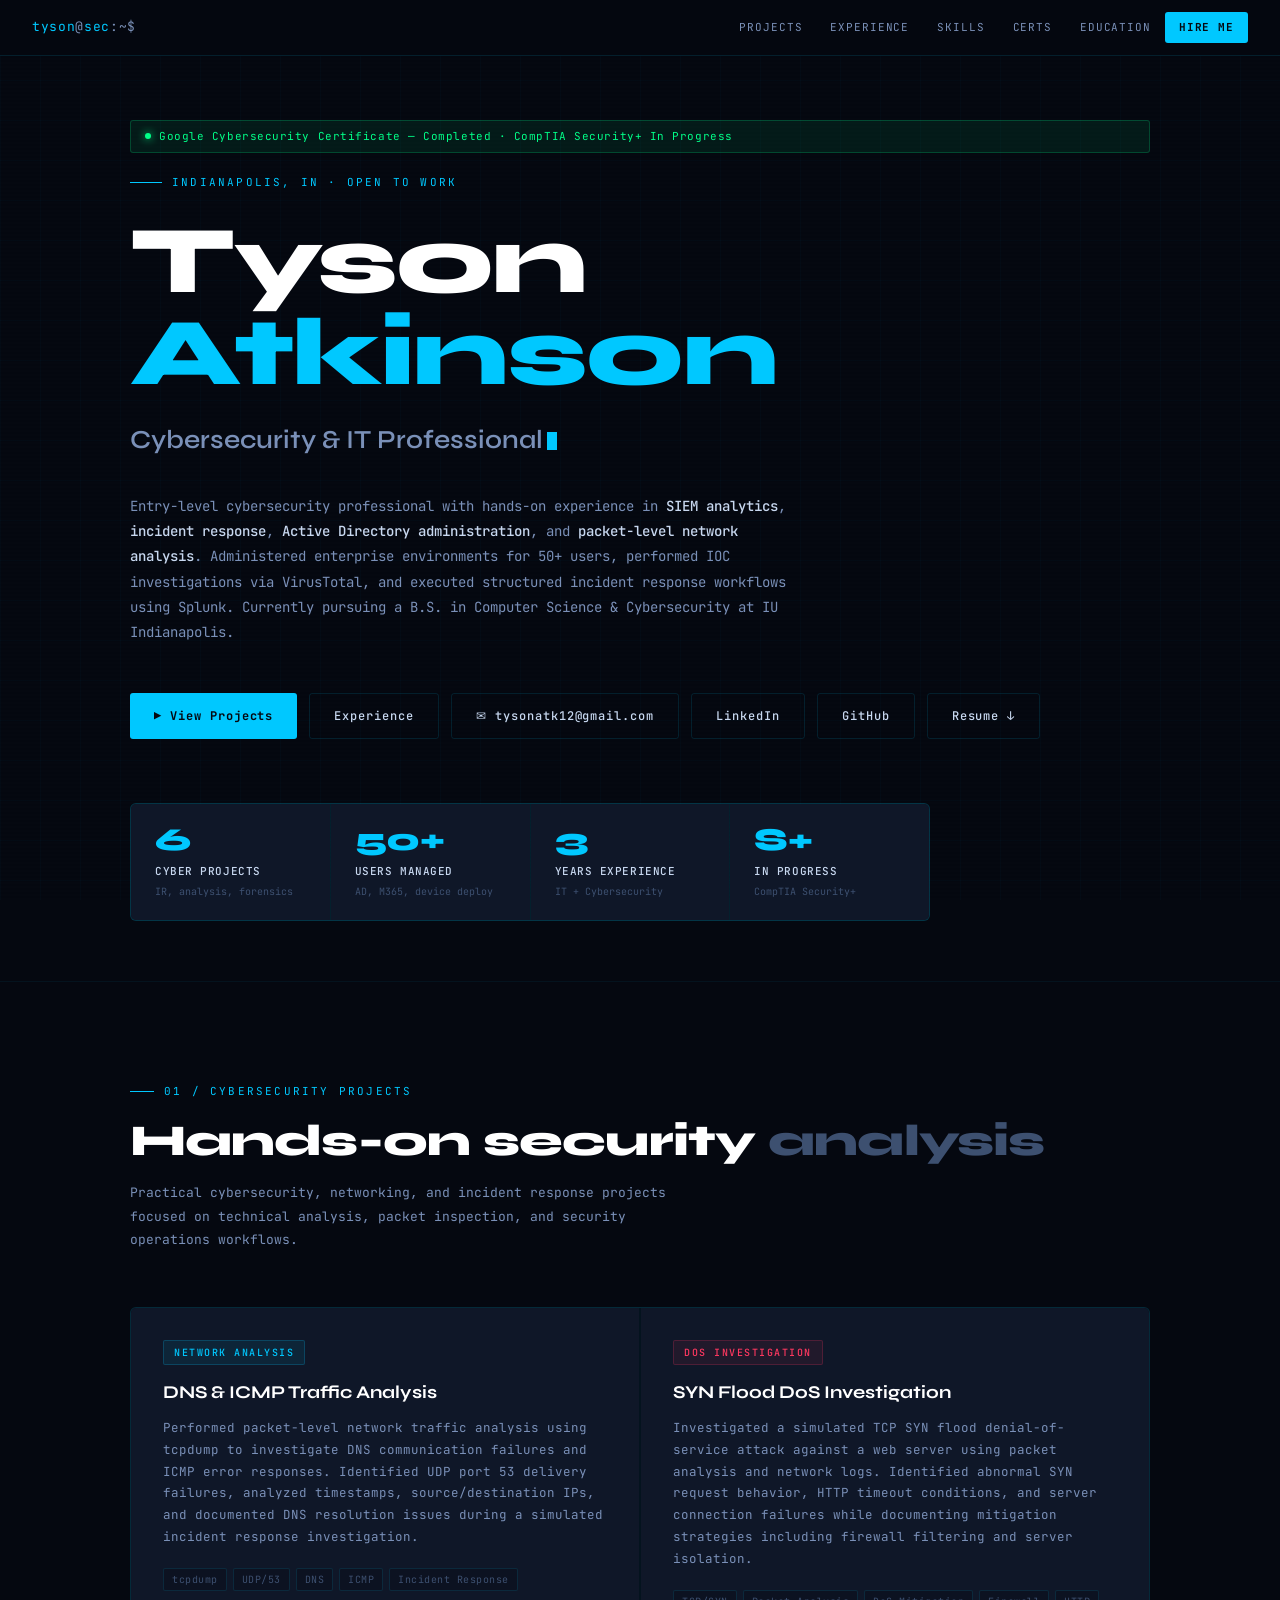
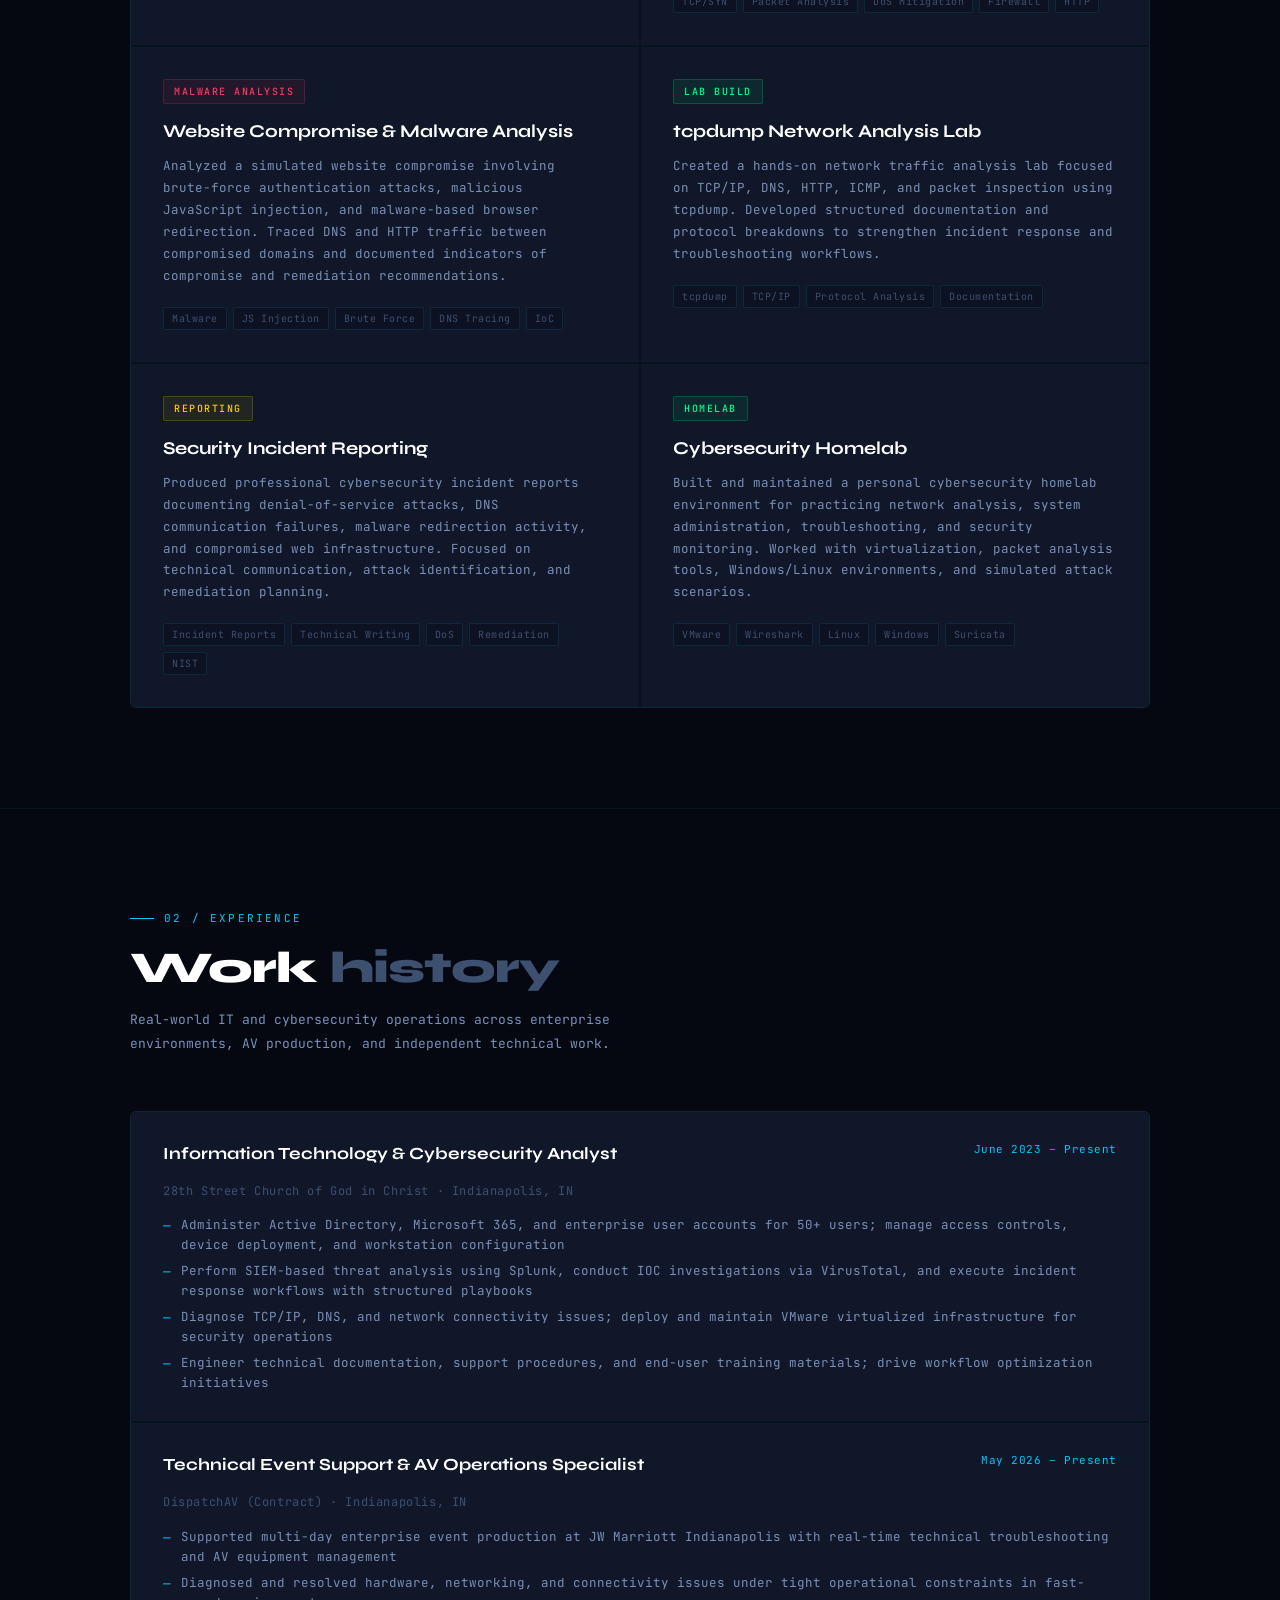
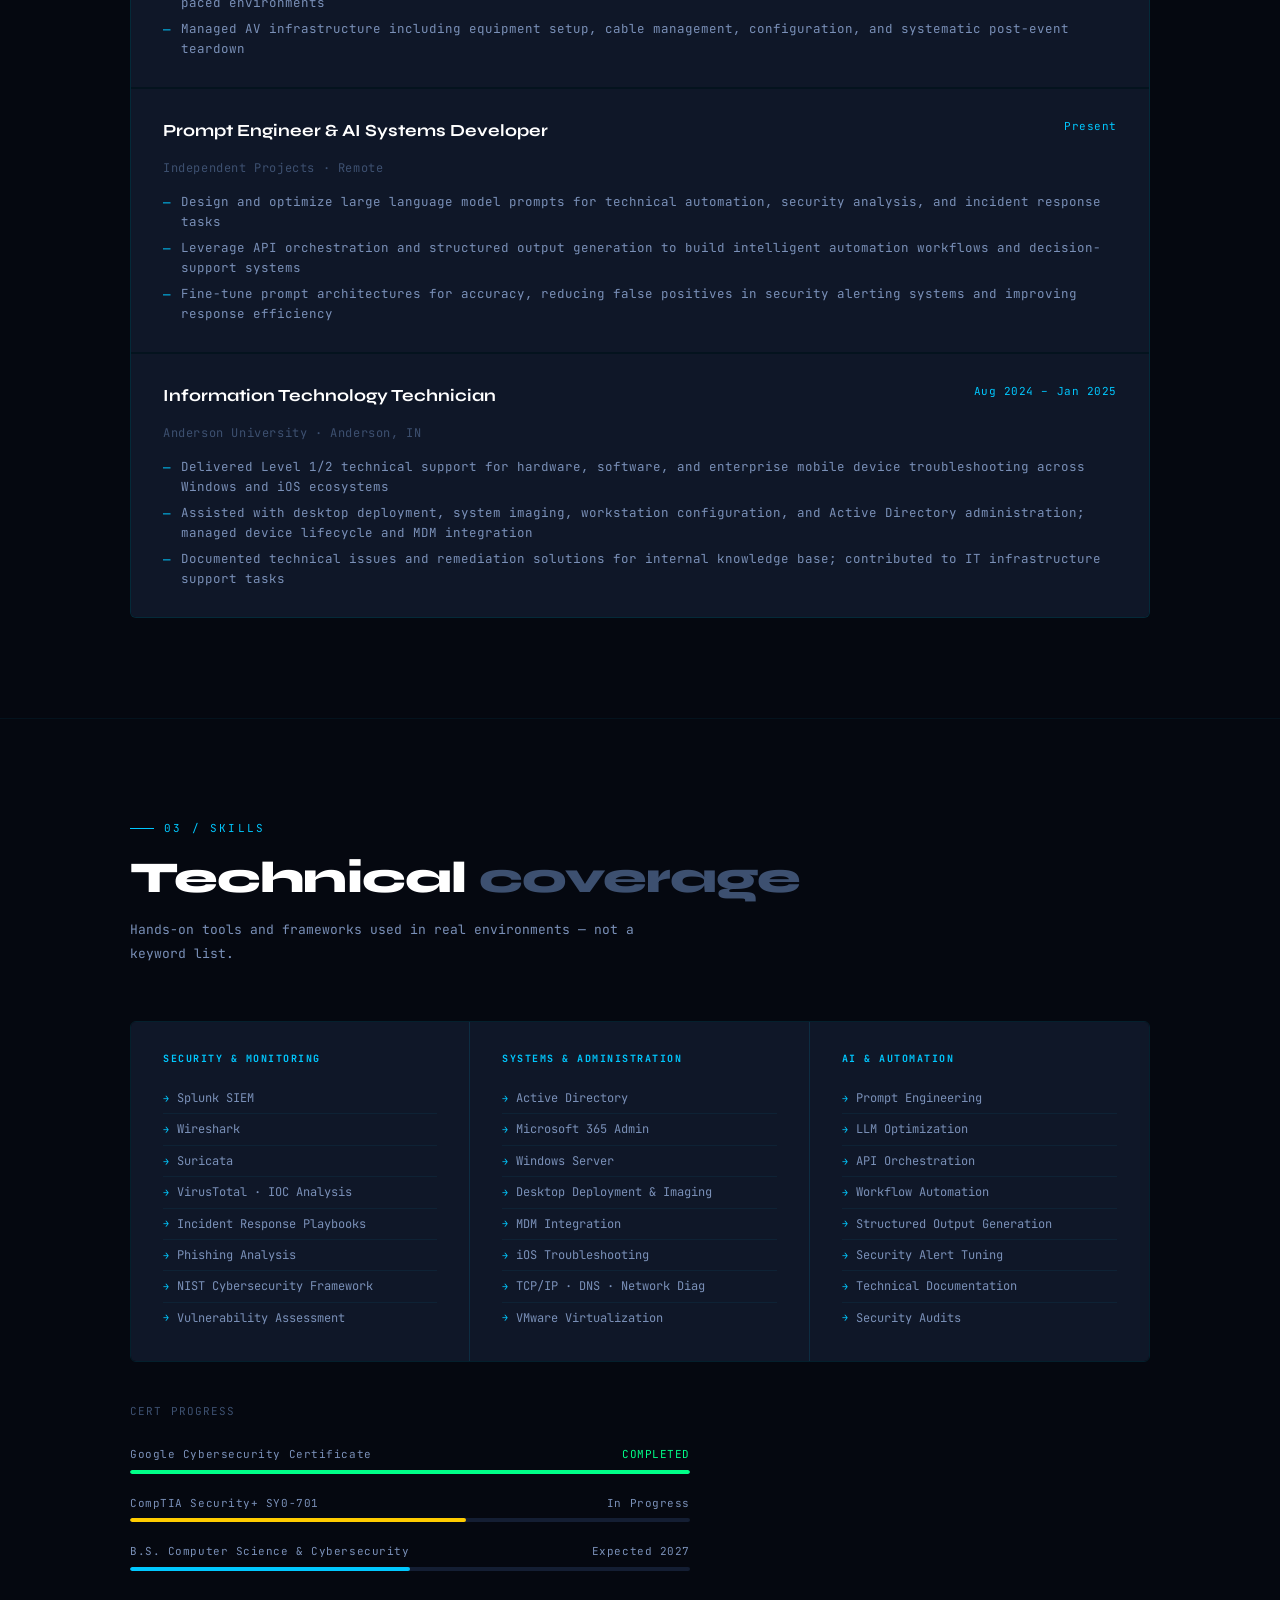
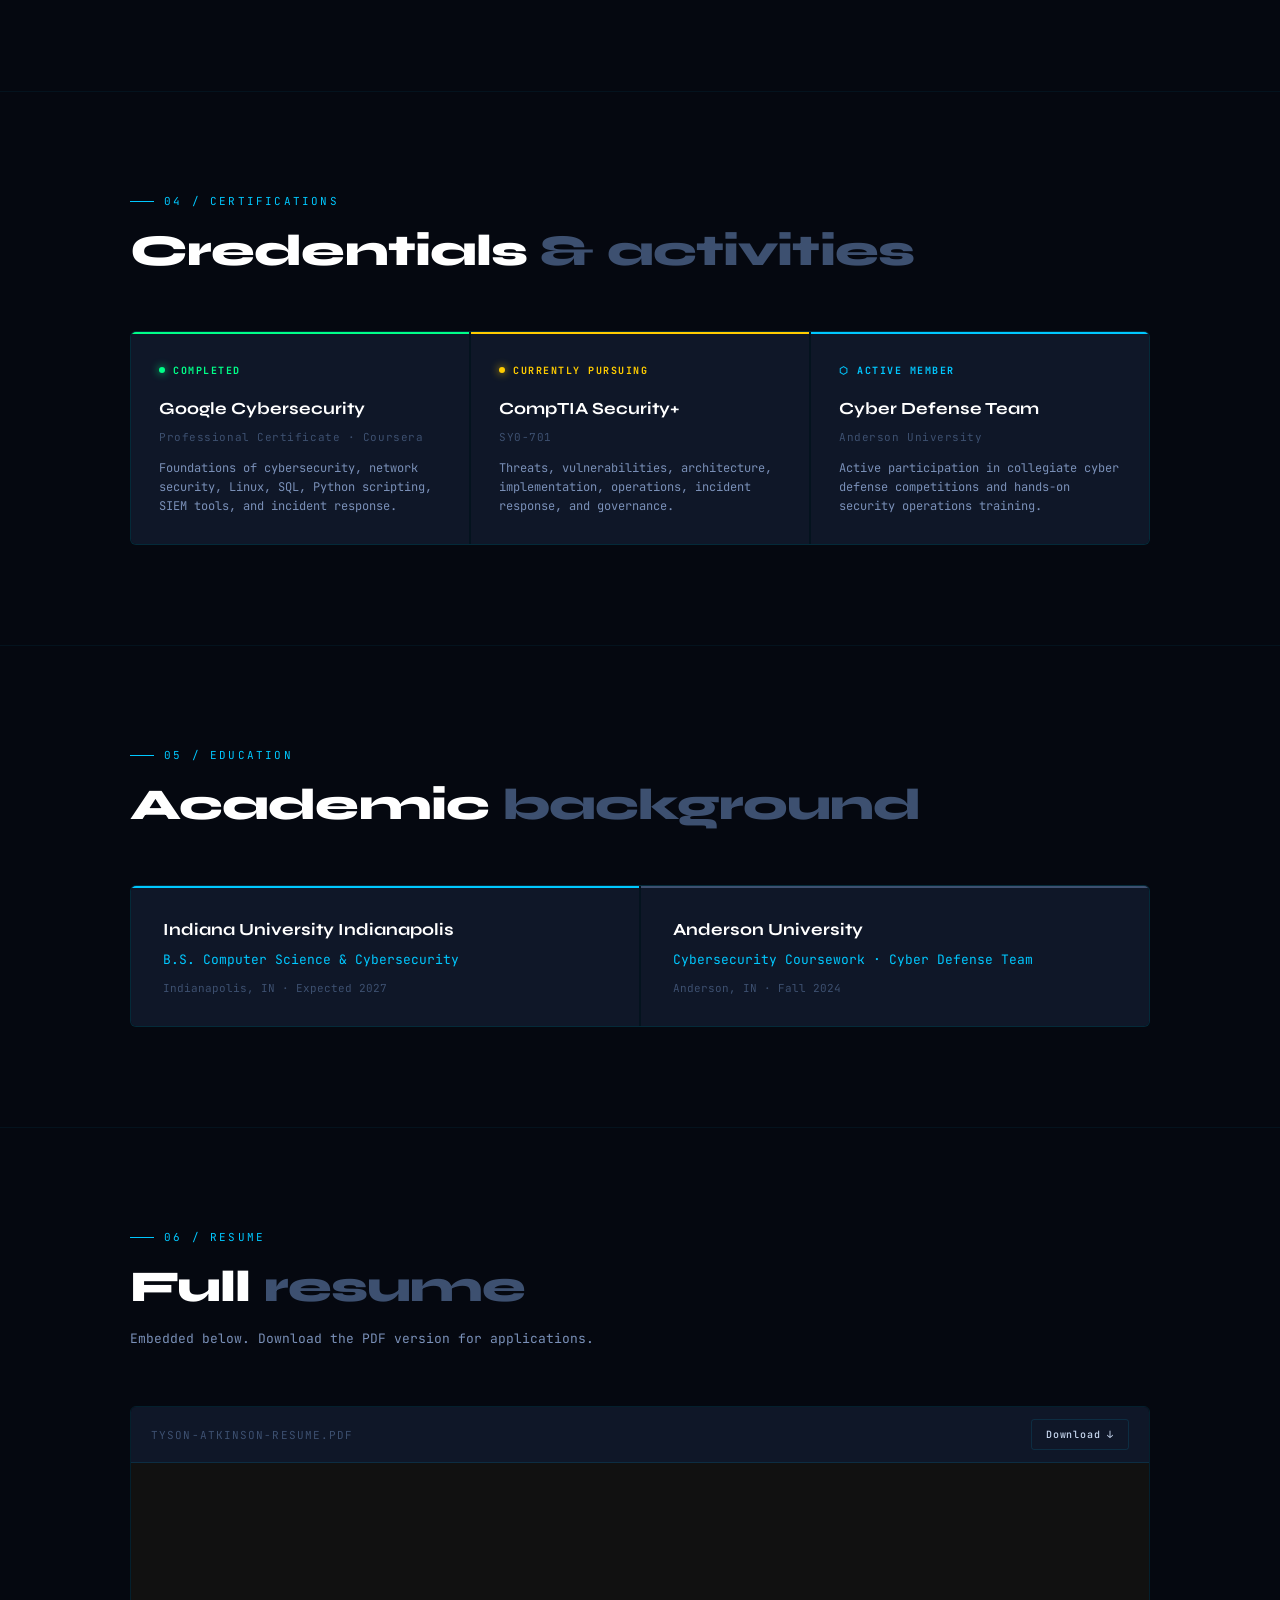
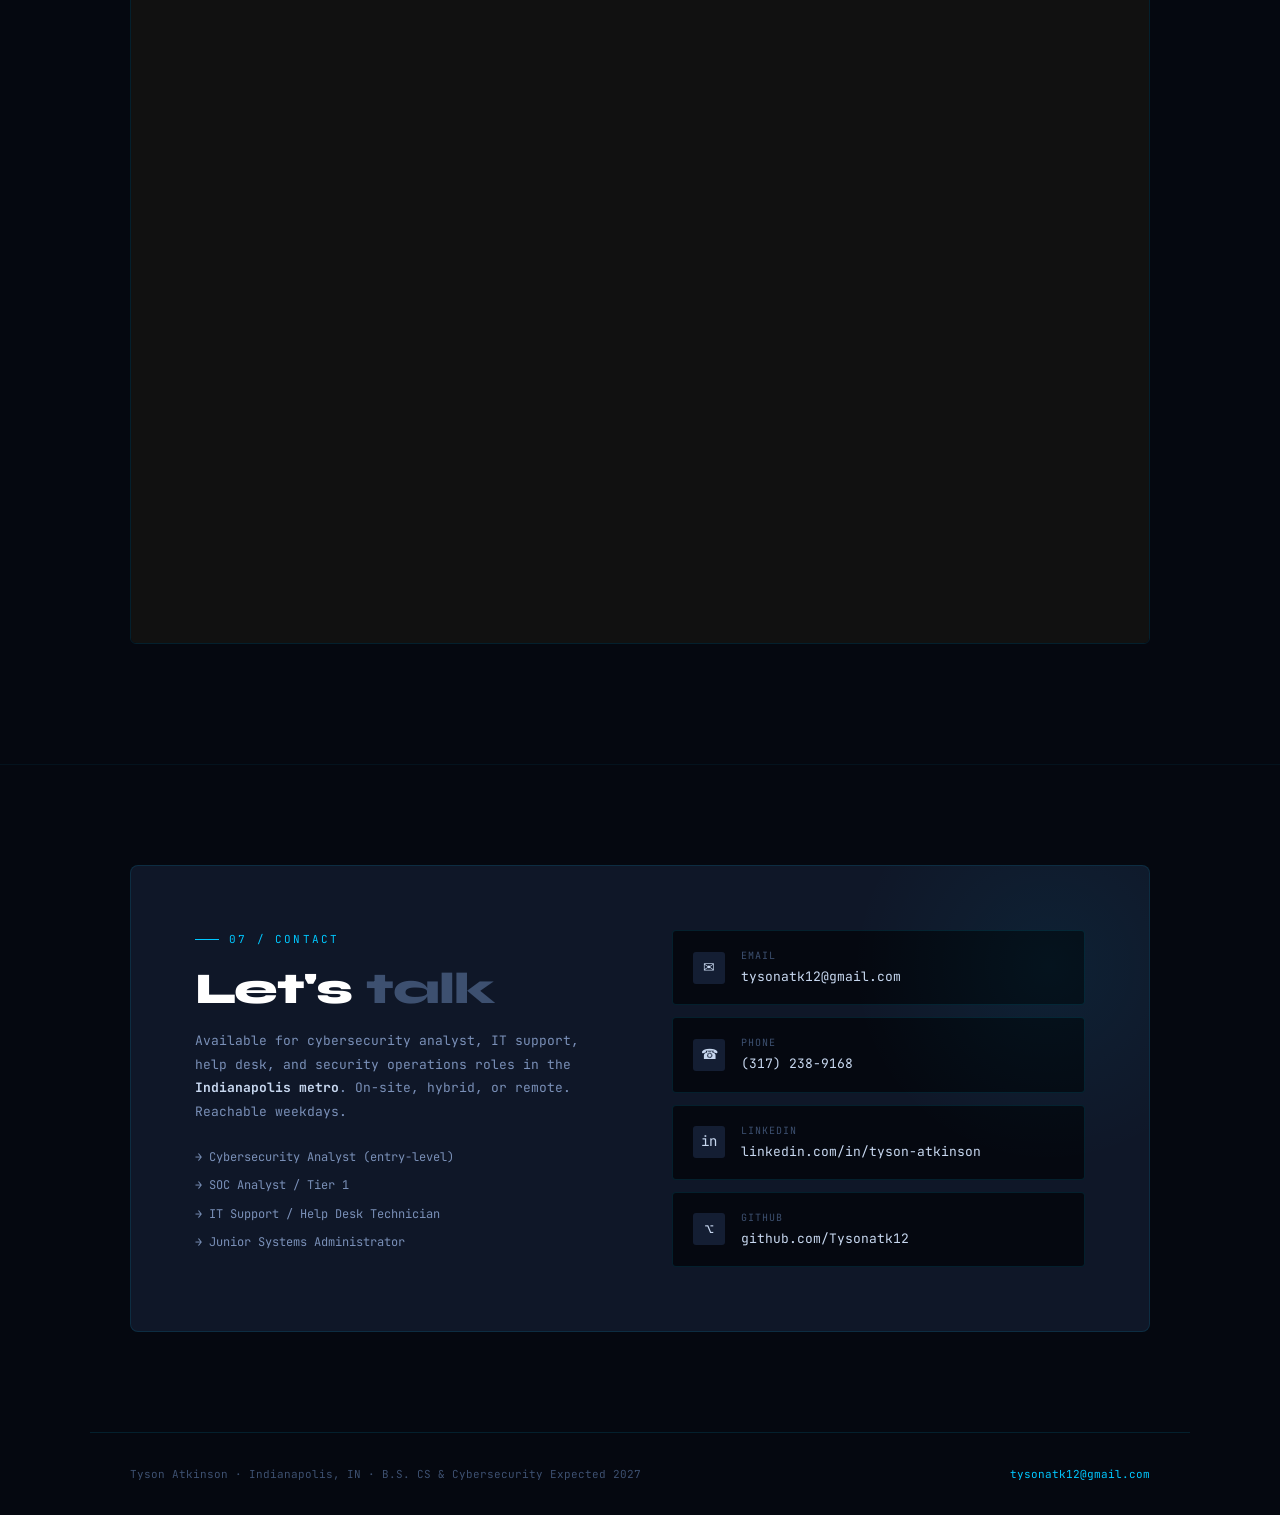
==== index.html @ d3f6cea5 "Reverted Update." ====
<!DOCTYPE html>
<html lang="en">
<head>
<meta charset="UTF-8">
<meta name="viewport" content="width=device-width, initial-scale=1.0">
<title>Tyson Atkinson · Cybersecurity Portfolio</title>
<link rel="preconnect" href="https://fonts.googleapis.com">
<link href="https://fonts.googleapis.com/css2?family=JetBrains+Mono:wght@300;400;500;700&family=Syne:wght@400;600;700;800&display=swap" rel="stylesheet">
<style>
  :root {
    --bg: #050810;
    --bg2: #080d1a;
    --bg3: #0c1221;
    --surface: #0f1728;
    --surface2: #141e33;
    --border: rgba(0,200,255,0.12);
    --border2: rgba(0,200,255,0.06);
    --cyan: #00c8ff;
    --cyan2: #00e5ff;
    --green: #00ff88;
    --red: #ff3860;
    --yellow: #ffcc00;
    --text: #c8d8f0;
    --text2: #7a90b8;
    --text3: #3d5070;
    --font-mono: 'JetBrains Mono', monospace;
    --font-display: 'Syne', sans-serif;
  }
  *, *::before, *::after { box-sizing: border-box; margin: 0; padding: 0; }
  html { scroll-behavior: smooth; }
  body {
    background: var(--bg);
    color: var(--text);
    font-family: var(--font-mono);
    font-size: 14px;
    line-height: 1.7;
    overflow-x: hidden;
  }
  body::before {
    content: '';
    position: fixed;
    inset: 0;
    background-image:
      linear-gradient(rgba(0,200,255,0.025) 1px, transparent 1px),
      linear-gradient(90deg, rgba(0,200,255,0.025) 1px, transparent 1px);
    background-size: 40px 40px;
    pointer-events: none;
    z-index: 0;
  }
  body::after {
    content: '';
    position: fixed;
    inset: 0;
    background: repeating-linear-gradient(0deg, transparent, transparent 2px, rgba(0,0,0,0.03) 2px, rgba(0,0,0,0.03) 4px);
    pointer-events: none;
    z-index: 0;
  }

  /* NAV */
  nav {
    position: fixed; top: 0; left: 0; right: 0; z-index: 100;
    background: rgba(5,8,16,0.92); backdrop-filter: blur(12px);
    border-bottom: 1px solid var(--border);
    padding: 0 32px; height: 56px;
    display: flex; align-items: center; justify-content: space-between;
  }
  .nav-logo { font-family: var(--font-mono); font-size: 13px; color: var(--cyan); letter-spacing: 0.05em; text-decoration: none; }
  .nav-logo span { color: var(--text2); }
  .nav-links { display: flex; gap: 0; list-style: none; }
  .nav-links a { display: block; padding: 6px 14px; color: var(--text2); text-decoration: none; font-size: 11px; letter-spacing: 0.08em; text-transform: uppercase; transition: color 0.2s; border-radius: 3px; }
  .nav-links a:hover { color: var(--cyan); }
  .nav-cta { background: var(--cyan); color: var(--bg) !important; font-weight: 700; border-radius: 3px; }
  .nav-cta:hover { background: var(--cyan2); }

  main { position: relative; z-index: 1; }

  section { padding: 100px 0; max-width: 1100px; margin: 0 auto; padding-left: 40px; padding-right: 40px; }

  /* HERO */
  #hero { min-height: 100vh; display: flex; flex-direction: column; justify-content: center; padding-top: 120px; padding-bottom: 60px; }
  .hero-tag { font-size: 11px; color: var(--cyan); letter-spacing: 0.2em; text-transform: uppercase; margin-bottom: 24px; display: flex; align-items: center; gap: 10px; }
  .hero-tag::before { content: ''; display: block; width: 32px; height: 1px; background: var(--cyan); }
  h1 { font-family: var(--font-display); font-size: clamp(52px, 8vw, 96px); font-weight: 800; line-height: 0.95; letter-spacing: -0.02em; color: #fff; margin-bottom: 8px; }
  h1 .accent { color: var(--cyan); }
  .hero-subtitle { font-family: var(--font-display); font-size: clamp(18px, 2.5vw, 26px); font-weight: 600; color: var(--text2); margin-bottom: 32px; margin-top: 12px; }
  .hero-bio { max-width: 660px; color: var(--text2); font-size: 14px; line-height: 1.8; margin-bottom: 48px; }
  .hero-bio strong { color: var(--text); font-weight: 500; }
  .hero-buttons { display: flex; gap: 12px; flex-wrap: wrap; margin-bottom: 64px; }
  .btn { display: inline-flex; align-items: center; gap: 8px; padding: 12px 24px; border-radius: 3px; font-family: var(--font-mono); font-size: 12px; letter-spacing: 0.08em; text-decoration: none; font-weight: 500; transition: all 0.2s; cursor: pointer; border: none; }
  .btn-primary { background: var(--cyan); color: var(--bg); font-weight: 700; }
  .btn-primary:hover { background: var(--cyan2); transform: translateY(-1px); box-shadow: 0 8px 24px rgba(0,200,255,0.3); }
  .btn-outline { background: transparent; color: var(--text); border: 1px solid var(--border); }
  .btn-outline:hover { border-color: var(--cyan); color: var(--cyan); }
  .alert-badge { display: inline-flex; align-items: center; gap: 8px; padding: 6px 14px; background: rgba(0,255,136,0.08); border: 1px solid rgba(0,255,136,0.2); border-radius: 3px; font-size: 11px; color: var(--green); letter-spacing: 0.05em; margin-bottom: 20px; }
  .dot { width: 6px; height: 6px; border-radius: 50%; }
  .dot-green { background: var(--green); box-shadow: 0 0 8px var(--green); }
  .dot-yellow { background: var(--yellow); box-shadow: 0 0 8px var(--yellow); }

  /* STAT STRIP */
  .stat-strip { display: grid; grid-template-columns: repeat(4, 1fr); gap: 1px; background: var(--border); border: 1px solid var(--border); border-radius: 6px; overflow: hidden; max-width: 800px; }
  .stat { background: var(--surface); padding: 20px 24px; }
  .stat-num { font-family: var(--font-display); font-size: 32px; font-weight: 800; color: var(--cyan); line-height: 1; margin-bottom: 6px; }
  .stat-label { font-size: 11px; color: var(--text); font-weight: 500; letter-spacing: 0.05em; text-transform: uppercase; }
  .stat-sub { font-size: 10px; color: var(--text3); margin-top: 2px; }

  /* SECTION HEADER */
  .sec-header { margin-bottom: 56px; }
  .sec-num { font-size: 11px; color: var(--cyan); letter-spacing: 0.2em; text-transform: uppercase; margin-bottom: 16px; display: flex; align-items: center; gap: 10px; }
  .sec-num::before { content: ''; display: block; width: 24px; height: 1px; background: var(--cyan); }
  h2 { font-family: var(--font-display); font-size: clamp(28px, 4vw, 44px); font-weight: 800; color: #fff; line-height: 1.1; letter-spacing: -0.02em; }
  h2 .dim { color: var(--text3); }
  .sec-desc { margin-top: 16px; color: var(--text2); max-width: 560px; font-size: 13px; line-height: 1.8; }

  /* PROJECT CARDS */
  .projects-grid { display: grid; grid-template-columns: repeat(2, 1fr); gap: 2px; background: var(--border2); border: 1px solid var(--border); border-radius: 6px; overflow: hidden; }
  .project-card { background: var(--surface); padding: 32px; transition: background 0.2s; position: relative; overflow: hidden; }
  .project-card::before { content: ''; position: absolute; top: 0; left: 0; right: 0; height: 2px; background: var(--cyan); transform: scaleX(0); transform-origin: left; transition: transform 0.3s; }
  .project-card:hover { background: var(--surface2); }
  .project-card:hover::before { transform: scaleX(1); }
  .project-tag { display: inline-flex; align-items: center; gap: 6px; font-size: 10px; letter-spacing: 0.15em; text-transform: uppercase; color: var(--cyan); background: rgba(0,200,255,0.08); border: 1px solid rgba(0,200,255,0.2); padding: 3px 10px; border-radius: 2px; margin-bottom: 16px; font-weight: 500; }
  .project-tag.red { color: var(--red); background: rgba(255,56,96,0.08); border-color: rgba(255,56,96,0.2); }
  .project-tag.green { color: var(--green); background: rgba(0,255,136,0.08); border-color: rgba(0,255,136,0.2); }
  .project-tag.yellow { color: var(--yellow); background: rgba(255,204,0,0.08); border-color: rgba(255,204,0,0.2); }
  h3 { font-family: var(--font-display); font-size: 18px; font-weight: 700; color: #fff; margin-bottom: 12px; line-height: 1.3; }
  .project-desc { font-size: 12.5px; color: var(--text2); line-height: 1.75; margin-bottom: 20px; }
  .project-tags { display: flex; flex-wrap: wrap; gap: 6px; }
  .tech-pill { font-size: 10px; padding: 2px 8px; background: var(--bg3); border: 1px solid var(--border); border-radius: 2px; color: var(--text3); letter-spacing: 0.05em; }

  /* EXPERIENCE */
  .exp-list { display: flex; flex-direction: column; gap: 2px; background: var(--border2); border: 1px solid var(--border); border-radius: 6px; overflow: hidden; }
  .exp-card { background: var(--surface); padding: 28px 32px; position: relative; transition: background 0.2s; }
  .exp-card:hover { background: var(--surface2); }
  .exp-header { display: flex; justify-content: space-between; align-items: flex-start; margin-bottom: 12px; flex-wrap: wrap; gap: 8px; }
  .exp-role { font-family: var(--font-display); font-size: 17px; font-weight: 700; color: #fff; }
  .exp-date { font-size: 11px; color: var(--cyan); letter-spacing: 0.05em; white-space: nowrap; }
  .exp-company { font-size: 12px; color: var(--text3); margin-bottom: 14px; letter-spacing: 0.05em; }
  .exp-bullets { list-style: none; display: flex; flex-direction: column; gap: 6px; }
  .exp-bullets li { font-size: 12.5px; color: var(--text2); display: flex; align-items: flex-start; gap: 10px; line-height: 1.6; }
  .exp-bullets li::before { content: '—'; color: var(--cyan); flex-shrink: 0; margin-top: 1px; }

  /* SKILLS */
  .skills-wrap { border: 1px solid var(--border); border-radius: 6px; overflow: hidden; }
  .skills-cols { display: grid; grid-template-columns: repeat(3, 1fr); }
  .skills-col { padding: 28px 32px; border-right: 1px solid var(--border); background: var(--surface); }
  .skills-col:last-child { border-right: none; }
  .skills-col-title { font-size: 10px; letter-spacing: 0.15em; text-transform: uppercase; color: var(--cyan); font-weight: 700; margin-bottom: 16px; }
  .skill-item { display: flex; align-items: center; gap: 8px; font-size: 12px; color: var(--text2); padding: 5px 0; border-bottom: 1px solid var(--border2); }
  .skill-item:last-child { border-bottom: none; }
  .skill-item::before { content: '→'; color: var(--cyan); font-size: 10px; }

  /* CERTS */
  .certs-grid { display: grid; grid-template-columns: repeat(3, 1fr); gap: 2px; background: var(--border2); border: 1px solid var(--border); border-radius: 6px; overflow: hidden; }
  .cert-card { background: var(--surface); padding: 28px; }
  .cert-status { font-size: 10px; letter-spacing: 0.15em; text-transform: uppercase; font-weight: 700; margin-bottom: 16px; display: flex; align-items: center; gap: 8px; }
  .cert-status.passed { color: var(--green); }
  .cert-status.progress { color: var(--yellow); }
  .cert-status.queued { color: var(--text3); }
  .cert-name { font-family: var(--font-display); font-size: 17px; font-weight: 700; color: #fff; margin-bottom: 4px; }
  .cert-code { font-size: 11px; color: var(--text3); margin-bottom: 12px; letter-spacing: 0.05em; }
  .cert-desc { font-size: 12px; color: var(--text2); line-height: 1.6; }

  /* EDUCATION */
  .edu-grid { display: grid; grid-template-columns: repeat(2, 1fr); gap: 2px; background: var(--border2); border: 1px solid var(--border); border-radius: 6px; overflow: hidden; }
  .edu-card { background: var(--surface); padding: 28px 32px; }
  .edu-school { font-family: var(--font-display); font-size: 17px; font-weight: 700; color: #fff; margin-bottom: 4px; }
  .edu-degree { font-size: 13px; color: var(--cyan); margin-bottom: 8px; }
  .edu-meta { font-size: 11px; color: var(--text3); }

  /* CONTACT */
  #contact-wrap { background: var(--surface); border: 1px solid var(--border); border-radius: 8px; padding: 64px; margin-bottom: 100px; position: relative; overflow: hidden; }
  #contact-wrap::before { content: ''; position: absolute; top: -100px; right: -100px; width: 400px; height: 400px; background: radial-gradient(circle, rgba(0,200,255,0.06) 0%, transparent 70%); pointer-events: none; }
  .contact-grid { display: grid; grid-template-columns: 1fr 1fr; gap: 64px; align-items: start; }
  .contact-links { display: flex; flex-direction: column; gap: 12px; }
  .contact-link { display: flex; align-items: center; gap: 16px; padding: 16px 20px; background: var(--bg); border: 1px solid var(--border); border-radius: 4px; text-decoration: none; color: var(--text); transition: all 0.2s; font-size: 13px; }
  .contact-link:hover { border-color: var(--cyan); color: var(--cyan); }
  .contact-link-icon { width: 32px; height: 32px; background: var(--surface2); border-radius: 3px; display: flex; align-items: center; justify-content: center; font-size: 14px; flex-shrink: 0; }
  .contact-link-label { font-size: 10px; color: var(--text3); letter-spacing: 0.1em; text-transform: uppercase; margin-bottom: 2px; }

  /* PROG BARS */
  .prog-wrap { margin-bottom: 20px; }
  .prog-label { display: flex; justify-content: space-between; font-size: 11px; color: var(--text2); margin-bottom: 6px; letter-spacing: 0.05em; }
  .prog-bar { height: 4px; background: var(--surface2); border-radius: 2px; overflow: hidden; }
  .prog-fill { height: 100%; background: var(--cyan); border-radius: 2px; transition: width 1.2s cubic-bezier(.4,0,.2,1); }
  .prog-fill.green { background: var(--green); }
  .prog-fill.yellow { background: var(--yellow); }
  .prog-fill.dim { background: var(--text3); }

  .divider { height: 1px; background: var(--border2); margin: 0; }

  .cursor { display: inline-block; width: 10px; height: 18px; background: var(--cyan); vertical-align: middle; margin-left: 4px; animation: blink 1s step-end infinite; }
  @keyframes blink { 0%, 100% { opacity: 1; } 50% { opacity: 0; } }

  .fade-in { opacity: 0; transform: translateY(20px); transition: opacity 0.6s ease, transform 0.6s ease; }
  .fade-in.visible { opacity: 1; transform: translateY(0); }

  footer { position: relative; z-index: 1; border-top: 1px solid var(--border); padding: 32px 40px; max-width: 1100px; margin: 0 auto; display: flex; align-items: center; justify-content: space-between; }
  footer span { font-size: 11px; color: var(--text3); }

  @media (max-width: 800px) {
    nav .nav-links { display: none; }
    .stat-strip { grid-template-columns: repeat(2, 1fr); }
    .projects-grid, .edu-grid, .certs-grid { grid-template-columns: 1fr; }
    .skills-cols { grid-template-columns: 1fr; }
    .contact-grid { grid-template-columns: 1fr; }
    section { padding-left: 20px; padding-right: 20px; }
    #contact-wrap { padding: 40px 24px; }
  }
</style>
</head>
<body>

<nav>
  <a href="#hero" class="nav-logo">tyson<span>@</span>sec<span>:~$</span></a>
  <ul class="nav-links">
    <li><a href="#projects">Projects</a></li>
    <li><a href="#experience">Experience</a></li>
    <li><a href="#skills">Skills</a></li>
    <li><a href="#certs">Certs</a></li>
    <li><a href="#education">Education</a></li>
    <li><a href="#contact-wrap" class="nav-cta">Hire Me</a></li>
  </ul>
</nav>

<main>

<!-- HERO -->
<section id="hero">
  <div class="alert-badge">
    <div class="dot dot-green"></div>
    Google Cybersecurity Certificate — Completed · CompTIA Security+ In Progress
  </div>
  <div class="hero-tag">Indianapolis, IN · Open to work</div>
  <h1>Tyson<br><span class="accent">Atkinson</span></h1>
  <div class="hero-subtitle">Cybersecurity &amp; IT Professional<span class="cursor"></span></div>
  <p class="hero-bio">
    Entry-level cybersecurity professional with hands-on experience in <strong>SIEM analytics</strong>,
    <strong>incident response</strong>, <strong>Active Directory administration</strong>, and
    <strong>packet-level network analysis</strong>. Administered enterprise environments for 50+ users,
    performed IOC investigations via VirusTotal, and executed structured incident response workflows using Splunk.
    Currently pursuing a B.S. in Computer Science &amp; Cybersecurity at IU Indianapolis.
  </p>
  <div class="hero-buttons">
    <a href="#projects" class="btn btn-primary">▶ View Projects</a>
    <a href="#experience" class="btn btn-outline">Experience</a>
    <a href="mailto:tysonatk12@gmail.com" class="btn btn-outline">✉ tysonatk12@gmail.com</a>
    <a href="https://linkedin.com/in/tyson-atkinson" class="btn btn-outline" target="_blank">LinkedIn</a>
    <a href="https://github.com/Tysonatk12" class="btn btn-outline" target="_blank">GitHub</a>
    <a href="#resume" class="btn btn-outline">Resume ↓</a>
  </div>
  <div class="stat-strip">
    <div class="stat">
      <div class="stat-num">6</div>
      <div class="stat-label">Cyber Projects</div>
      <div class="stat-sub">IR, analysis, forensics</div>
    </div>
    <div class="stat">
      <div class="stat-num">50+</div>
      <div class="stat-label">Users Managed</div>
      <div class="stat-sub">AD, M365, device deploy</div>
    </div>
    <div class="stat">
      <div class="stat-num">3</div>
      <div class="stat-label">Years Experience</div>
      <div class="stat-sub">IT + Cybersecurity</div>
    </div>
    <div class="stat">
      <div class="stat-num">S+</div>
      <div class="stat-label">In Progress</div>
      <div class="stat-sub">CompTIA Security+</div>
    </div>
  </div>
</section>

<div class="divider"></div>

<!-- PROJECTS -->
<section id="projects" class="fade-in">
  <div class="sec-header">
    <div class="sec-num">01 / Cybersecurity Projects</div>
    <h2>Hands-on security <span class="dim">analysis</span></h2>
    <p class="sec-desc">Practical cybersecurity, networking, and incident response projects focused on technical analysis, packet inspection, and security operations workflows.</p>
  </div>

  <div class="projects-grid">
    <div class="project-card">
      <span class="project-tag">Network Analysis</span>
      <h3>DNS &amp; ICMP Traffic Analysis</h3>
      <p class="project-desc">Performed packet-level network traffic analysis using tcpdump to investigate DNS communication failures and ICMP error responses. Identified UDP port 53 delivery failures, analyzed timestamps, source/destination IPs, and documented DNS resolution issues during a simulated incident response investigation.</p>
      <div class="project-tags">
        <span class="tech-pill">tcpdump</span>
        <span class="tech-pill">UDP/53</span>
        <span class="tech-pill">DNS</span>
        <span class="tech-pill">ICMP</span>
        <span class="tech-pill">Incident Response</span>
      </div>
    </div>

    <div class="project-card">
      <span class="project-tag red">DoS Investigation</span>
      <h3>SYN Flood DoS Investigation</h3>
      <p class="project-desc">Investigated a simulated TCP SYN flood denial-of-service attack against a web server using packet analysis and network logs. Identified abnormal SYN request behavior, HTTP timeout conditions, and server connection failures while documenting mitigation strategies including firewall filtering and server isolation.</p>
      <div class="project-tags">
        <span class="tech-pill">TCP/SYN</span>
        <span class="tech-pill">Packet Analysis</span>
        <span class="tech-pill">DoS Mitigation</span>
        <span class="tech-pill">Firewall</span>
        <span class="tech-pill">HTTP</span>
      </div>
    </div>

    <div class="project-card">
      <span class="project-tag red">Malware Analysis</span>
      <h3>Website Compromise &amp; Malware Analysis</h3>
      <p class="project-desc">Analyzed a simulated website compromise involving brute-force authentication attacks, malicious JavaScript injection, and malware-based browser redirection. Traced DNS and HTTP traffic between compromised domains and documented indicators of compromise and remediation recommendations.</p>
      <div class="project-tags">
        <span class="tech-pill">Malware</span>
        <span class="tech-pill">JS Injection</span>
        <span class="tech-pill">Brute Force</span>
        <span class="tech-pill">DNS Tracing</span>
        <span class="tech-pill">IoC</span>
      </div>
    </div>

    <div class="project-card">
      <span class="project-tag green">Lab Build</span>
      <h3>tcpdump Network Analysis Lab</h3>
      <p class="project-desc">Created a hands-on network traffic analysis lab focused on TCP/IP, DNS, HTTP, ICMP, and packet inspection using tcpdump. Developed structured documentation and protocol breakdowns to strengthen incident response and troubleshooting workflows.</p>
      <div class="project-tags">
        <span class="tech-pill">tcpdump</span>
        <span class="tech-pill">TCP/IP</span>
        <span class="tech-pill">Protocol Analysis</span>
        <span class="tech-pill">Documentation</span>
      </div>
    </div>

    <div class="project-card">
      <span class="project-tag yellow">Reporting</span>
      <h3>Security Incident Reporting</h3>
      <p class="project-desc">Produced professional cybersecurity incident reports documenting denial-of-service attacks, DNS communication failures, malware redirection activity, and compromised web infrastructure. Focused on technical communication, attack identification, and remediation planning.</p>
      <div class="project-tags">
        <span class="tech-pill">Incident Reports</span>
        <span class="tech-pill">Technical Writing</span>
        <span class="tech-pill">DoS</span>
        <span class="tech-pill">Remediation</span>
        <span class="tech-pill">NIST</span>
      </div>
    </div>

    <div class="project-card">
      <span class="project-tag green">Homelab</span>
      <h3>Cybersecurity Homelab</h3>
      <p class="project-desc">Built and maintained a personal cybersecurity homelab environment for practicing network analysis, system administration, troubleshooting, and security monitoring. Worked with virtualization, packet analysis tools, Windows/Linux environments, and simulated attack scenarios.</p>
      <div class="project-tags">
        <span class="tech-pill">VMware</span>
        <span class="tech-pill">Wireshark</span>
        <span class="tech-pill">Linux</span>
        <span class="tech-pill">Windows</span>
        <span class="tech-pill">Suricata</span>
      </div>
    </div>
  </div>
</section>

<div class="divider"></div>

<!-- EXPERIENCE -->
<section id="experience" class="fade-in">
  <div class="sec-header">
    <div class="sec-num">02 / Experience</div>
    <h2>Work <span class="dim">history</span></h2>
    <p class="sec-desc">Real-world IT and cybersecurity operations across enterprise environments, AV production, and independent technical work.</p>
  </div>

  <div class="exp-list">
    <div class="exp-card">
      <div class="exp-header">
        <div class="exp-role">Information Technology &amp; Cybersecurity Analyst</div>
        <div class="exp-date">June 2023 – Present</div>
      </div>
      <div class="exp-company">28th Street Church of God in Christ · Indianapolis, IN</div>
      <ul class="exp-bullets">
        <li>Administer Active Directory, Microsoft 365, and enterprise user accounts for 50+ users; manage access controls, device deployment, and workstation configuration</li>
        <li>Perform SIEM-based threat analysis using Splunk, conduct IOC investigations via VirusTotal, and execute incident response workflows with structured playbooks</li>
        <li>Diagnose TCP/IP, DNS, and network connectivity issues; deploy and maintain VMware virtualized infrastructure for security operations</li>
        <li>Engineer technical documentation, support procedures, and end-user training materials; drive workflow optimization initiatives</li>
      </ul>
    </div>

    <div class="exp-card">
      <div class="exp-header">
        <div class="exp-role">Technical Event Support &amp; AV Operations Specialist</div>
        <div class="exp-date">May 2026 – Present</div>
      </div>
      <div class="exp-company">DispatchAV (Contract) · Indianapolis, IN</div>
      <ul class="exp-bullets">
        <li>Supported multi-day enterprise event production at JW Marriott Indianapolis with real-time technical troubleshooting and AV equipment management</li>
        <li>Diagnosed and resolved hardware, networking, and connectivity issues under tight operational constraints in fast-paced environments</li>
        <li>Managed AV infrastructure including equipment setup, cable management, configuration, and systematic post-event teardown</li>
      </ul>
    </div>

    <div class="exp-card">
      <div class="exp-header">
        <div class="exp-role">Prompt Engineer &amp; AI Systems Developer</div>
        <div class="exp-date">Present</div>
      </div>
      <div class="exp-company">Independent Projects · Remote</div>
      <ul class="exp-bullets">
        <li>Design and optimize large language model prompts for technical automation, security analysis, and incident response tasks</li>
        <li>Leverage API orchestration and structured output generation to build intelligent automation workflows and decision-support systems</li>
        <li>Fine-tune prompt architectures for accuracy, reducing false positives in security alerting systems and improving response efficiency</li>
      </ul>
    </div>

    <div class="exp-card">
      <div class="exp-header">
        <div class="exp-role">Information Technology Technician</div>
        <div class="exp-date">Aug 2024 – Jan 2025</div>
      </div>
      <div class="exp-company">Anderson University · Anderson, IN</div>
      <ul class="exp-bullets">
        <li>Delivered Level 1/2 technical support for hardware, software, and enterprise mobile device troubleshooting across Windows and iOS ecosystems</li>
        <li>Assisted with desktop deployment, system imaging, workstation configuration, and Active Directory administration; managed device lifecycle and MDM integration</li>
        <li>Documented technical issues and remediation solutions for internal knowledge base; contributed to IT infrastructure support tasks</li>
      </ul>
    </div>
  </div>
</section>

<div class="divider"></div>

<!-- SKILLS -->
<section id="skills" class="fade-in">
  <div class="sec-header">
    <div class="sec-num">03 / Skills</div>
    <h2>Technical <span class="dim">coverage</span></h2>
    <p class="sec-desc">Hands-on tools and frameworks used in real environments — not a keyword list.</p>
  </div>

  <div class="skills-wrap" style="margin-bottom: 40px;">
    <div class="skills-cols">
      <div class="skills-col">
        <div class="skills-col-title">Security &amp; Monitoring</div>
        <div class="skill-item">Splunk SIEM</div>
        <div class="skill-item">Wireshark</div>
        <div class="skill-item">Suricata</div>
        <div class="skill-item">VirusTotal · IOC Analysis</div>
        <div class="skill-item">Incident Response Playbooks</div>
        <div class="skill-item">Phishing Analysis</div>
        <div class="skill-item">NIST Cybersecurity Framework</div>
        <div class="skill-item">Vulnerability Assessment</div>
      </div>
      <div class="skills-col">
        <div class="skills-col-title">Systems &amp; Administration</div>
        <div class="skill-item">Active Directory</div>
        <div class="skill-item">Microsoft 365 Admin</div>
        <div class="skill-item">Windows Server</div>
        <div class="skill-item">Desktop Deployment &amp; Imaging</div>
        <div class="skill-item">MDM Integration</div>
        <div class="skill-item">iOS Troubleshooting</div>
        <div class="skill-item">TCP/IP · DNS · Network Diag</div>
        <div class="skill-item">VMware Virtualization</div>
      </div>
      <div class="skills-col">
        <div class="skills-col-title">AI &amp; Automation</div>
        <div class="skill-item">Prompt Engineering</div>
        <div class="skill-item">LLM Optimization</div>
        <div class="skill-item">API Orchestration</div>
        <div class="skill-item">Workflow Automation</div>
        <div class="skill-item">Structured Output Generation</div>
        <div class="skill-item">Security Alert Tuning</div>
        <div class="skill-item">Technical Documentation</div>
        <div class="skill-item">Security Audits</div>
      </div>
    </div>
  </div>

  <div style="max-width: 560px;">
    <div style="font-size: 11px; letter-spacing: 0.1em; text-transform: uppercase; color: var(--text3); margin-bottom: 24px;">Cert Progress</div>
    <div class="prog-wrap">
      <div class="prog-label"><span>Google Cybersecurity Certificate</span><span style="color:var(--green)">COMPLETED</span></div>
      <div class="prog-bar"><div class="prog-fill green" style="width:100%"></div></div>
    </div>
    <div class="prog-wrap">
      <div class="prog-label"><span>CompTIA Security+ SY0-701</span><span>In Progress</span></div>
      <div class="prog-bar"><div class="prog-fill yellow" style="width:60%"></div></div>
    </div>
    <div class="prog-wrap">
      <div class="prog-label"><span>B.S. Computer Science &amp; Cybersecurity</span><span>Expected 2027</span></div>
      <div class="prog-bar"><div class="prog-fill" style="width:50%"></div></div>
    </div>
  </div>
</section>

<div class="divider"></div>

<!-- CERTS -->
<section id="certs" class="fade-in">
  <div class="sec-header">
    <div class="sec-num">04 / Certifications</div>
    <h2>Credentials <span class="dim">&amp; activities</span></h2>
  </div>

  <div class="certs-grid">
    <div class="cert-card" style="border-top: 2px solid var(--green);">
      <div class="cert-status passed"><div class="dot dot-green"></div> Completed</div>
      <div class="cert-name">Google Cybersecurity</div>
      <div class="cert-code">Professional Certificate · Coursera</div>
      <div class="cert-desc">Foundations of cybersecurity, network security, Linux, SQL, Python scripting, SIEM tools, and incident response.</div>
    </div>
    <div class="cert-card" style="border-top: 2px solid var(--yellow);">
      <div class="cert-status progress"><div class="dot dot-yellow"></div> Currently Pursuing</div>
      <div class="cert-name">CompTIA Security+</div>
      <div class="cert-code">SY0-701</div>
      <div class="cert-desc">Threats, vulnerabilities, architecture, implementation, operations, incident response, and governance.</div>
    </div>
    <div class="cert-card" style="border-top: 2px solid var(--cyan);">
      <div class="cert-status" style="color:var(--cyan);">⬡ Active Member</div>
      <div class="cert-name">Cyber Defense Team</div>
      <div class="cert-code">Anderson University</div>
      <div class="cert-desc">Active participation in collegiate cyber defense competitions and hands-on security operations training.</div>
    </div>
  </div>
</section>

<div class="divider"></div>

<!-- EDUCATION -->
<section id="education" class="fade-in">
  <div class="sec-header">
    <div class="sec-num">05 / Education</div>
    <h2>Academic <span class="dim">background</span></h2>
  </div>

  <div class="edu-grid">
    <div class="edu-card" style="border-top: 2px solid var(--cyan);">
      <div class="edu-school">Indiana University Indianapolis</div>
      <div class="edu-degree">B.S. Computer Science &amp; Cybersecurity</div>
      <div class="edu-meta">Indianapolis, IN · Expected 2027</div>
    </div>
    <div class="edu-card" style="border-top: 2px solid var(--text3);">
      <div class="edu-school">Anderson University</div>
      <div class="edu-degree">Cybersecurity Coursework · Cyber Defense Team</div>
      <div class="edu-meta">Anderson, IN · Fall 2024</div>
    </div>
  </div>
</section>

<div class="divider"></div>

<!-- RESUME -->
<section id="resume" class="fade-in">
  <div class="sec-header">
    <div class="sec-num">06 / Resume</div>
    <h2>Full <span class="dim">resume</span></h2>
    <p class="sec-desc">Embedded below. Download the PDF version for applications.</p>
  </div>
  <div style="border: 1px solid var(--border); border-radius: 6px; overflow: hidden; margin-bottom: 20px;">
    <div style="background: var(--surface); padding: 12px 20px; border-bottom: 1px solid var(--border); display: flex; justify-content: space-between; align-items: center;">
      <span style="font-size: 11px; color: var(--text3); letter-spacing: 0.1em;">TYSON-ATKINSON-RESUME.PDF</span>
      <a href="TysonResumeA.pdf" target="_blank" class="btn btn-outline" style="padding: 6px 14px; font-size: 10px;">Download ↓</a>
    </div>
    <div style="background: #111; padding: 40px; text-align: center; color: var(--text3); font-size: 13px;">
      <!-- Replace the src below with your hosted PDF URL -->
     <iframe
  src="TysonResumeA.pdf"
  style="width:100%; height:700px; border:none; display:block;">
</iframe>
  </div>
</section>

<div class="divider"></div>

<!-- CONTACT -->
<section style="padding-bottom: 0;">
  <div id="contact-wrap" class="fade-in">
    <div class="contact-grid">
      <div>
        <div class="sec-num">07 / Contact</div>
        <h2 style="margin-bottom: 16px;">Let's <span class="dim">talk</span></h2>
        <p style="color: var(--text2); font-size: 13px; line-height: 1.8; margin-bottom: 24px;">
          Available for cybersecurity analyst, IT support, help desk, and security operations roles in the
          <strong style="color: var(--text)">Indianapolis metro</strong>. On-site, hybrid, or remote.
          Reachable weekdays.
        </p>
        <div style="display: flex; flex-direction: column; gap: 8px; font-size: 12px; color: var(--text2);">
          <div>→ Cybersecurity Analyst (entry-level)</div>
          <div>→ SOC Analyst / Tier 1</div>
          <div>→ IT Support / Help Desk Technician</div>
          <div>→ Junior Systems Administrator</div>
        </div>
      </div>
      <div class="contact-links">
        <a href="mailto:tysonatk12@gmail.com" class="contact-link">
          <div class="contact-link-icon">✉</div>
          <div><div class="contact-link-label">Email</div>tysonatk12@gmail.com</div>
        </a>
        <a href="tel:+13172389168" class="contact-link">
          <div class="contact-link-icon">☎</div>
          <div><div class="contact-link-label">Phone</div>(317) 238-9168</div>
        </a>
        <a href="https://linkedin.com/in/tyson-atkinson" class="contact-link" target="_blank">
          <div class="contact-link-icon">in</div>
          <div><div class="contact-link-label">LinkedIn</div>linkedin.com/in/tyson-atkinson</div>
        </a>
        <a href="https://github.com/Tysonatk12" class="contact-link" target="_blank">
          <div class="contact-link-icon">⌥</div>
          <div><div class="contact-link-label">GitHub</div>github.com/Tysonatk12</div>
        </a>
      </div>
    </div>
  </div>
</section>

</main>

<footer>
  <span>Tyson Atkinson · Indianapolis, IN · B.S. CS &amp; Cybersecurity Expected 2027</span>
  <span style="color: var(--cyan);">tysonatk12@gmail.com</span>
</footer>

<script>
  const observer = new IntersectionObserver((entries) => {
    entries.forEach(el => {
      if (el.isIntersecting) {
        el.target.classList.add('visible');
        el.target.querySelectorAll('.prog-fill').forEach(bar => {
          const w = bar.style.width;
          bar.style.width = '0';
          setTimeout(() => bar.style.width = w, 100);
        });
      }
    });
  }, { threshold: 0.1 });
  document.querySelectorAll('.fade-in').forEach(el => observer.observe(el));

  const sections = document.querySelectorAll('section[id]');
  const navLinks = document.querySelectorAll('.nav-links a');
  window.addEventListener('scroll', () => {
    let current = '';
    sections.forEach(sec => { if (window.scrollY >= sec.offsetTop - 80) current = sec.id; });
    navLinks.forEach(a => {
      a.style.color = '';
      if (a.getAttribute('href') === '#' + current) a.style.color = 'var(--cyan)';
    });
  });
</script>
</body>
</html>
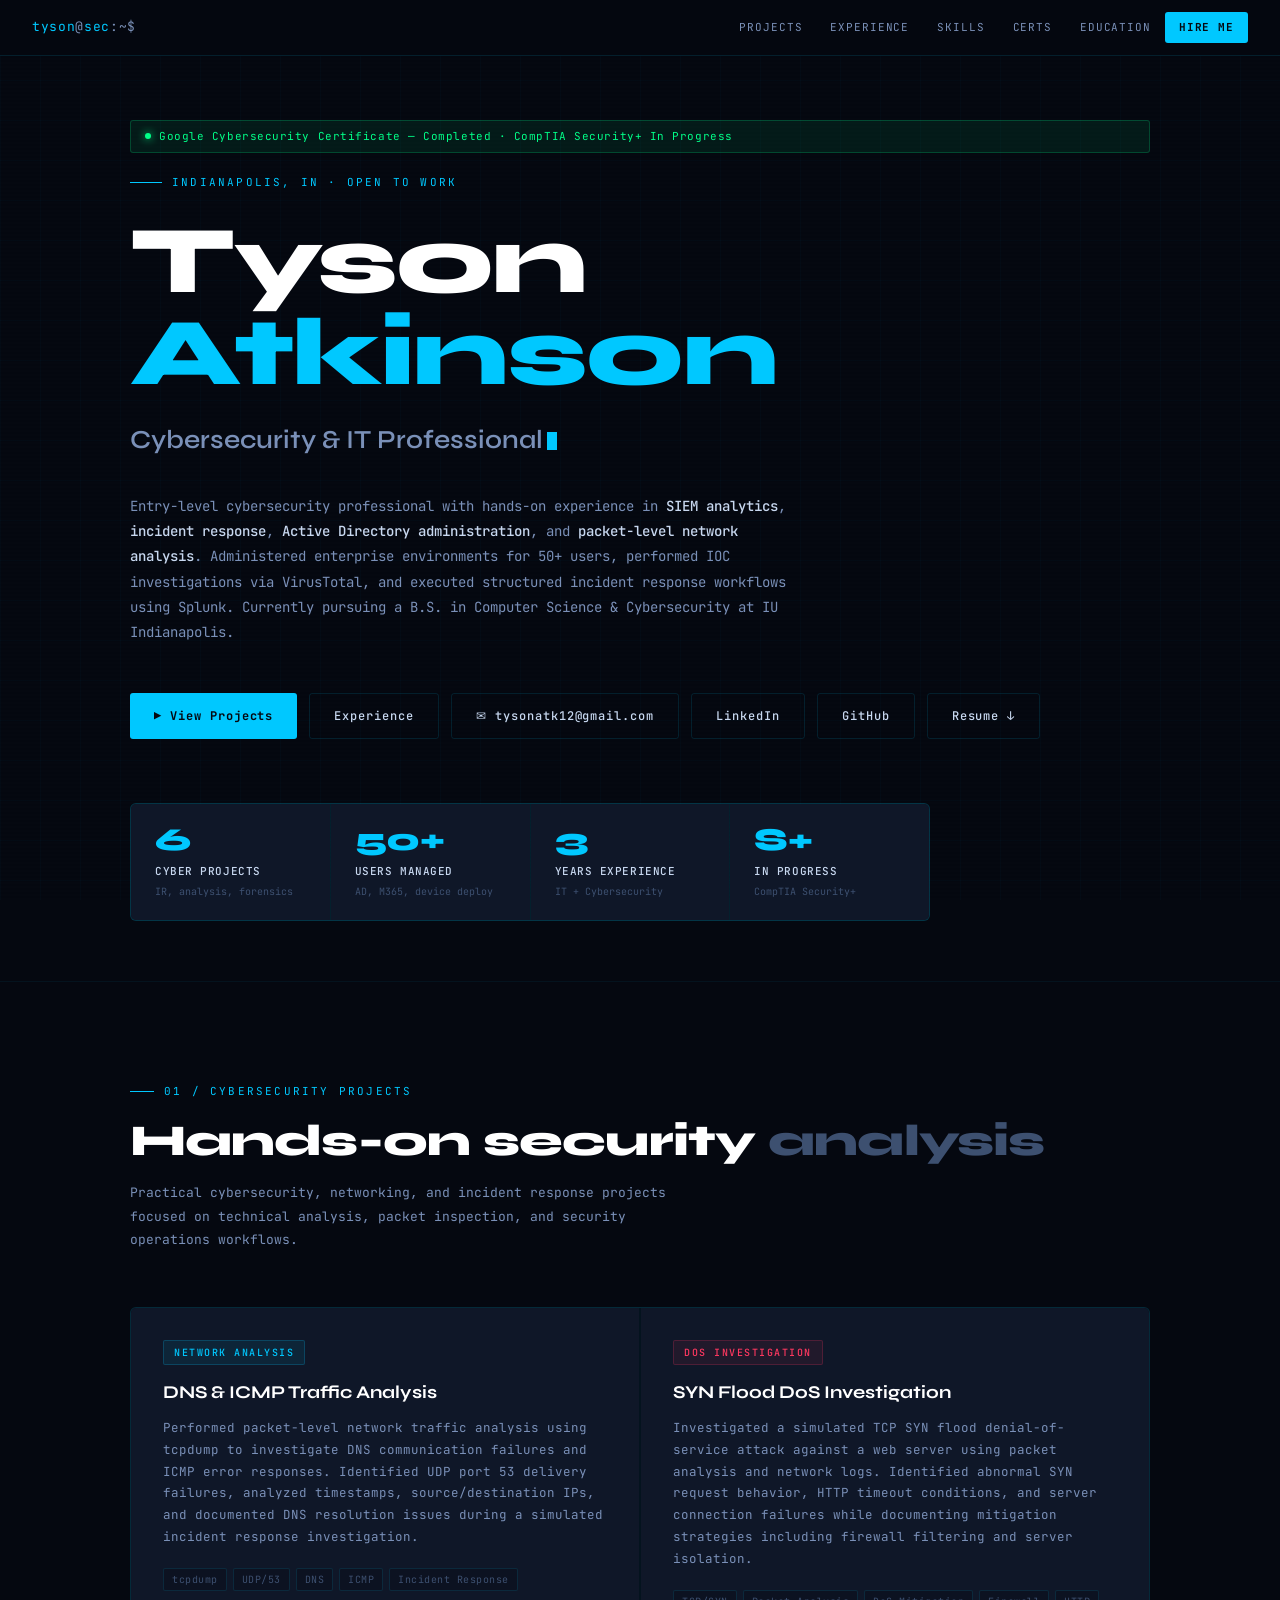
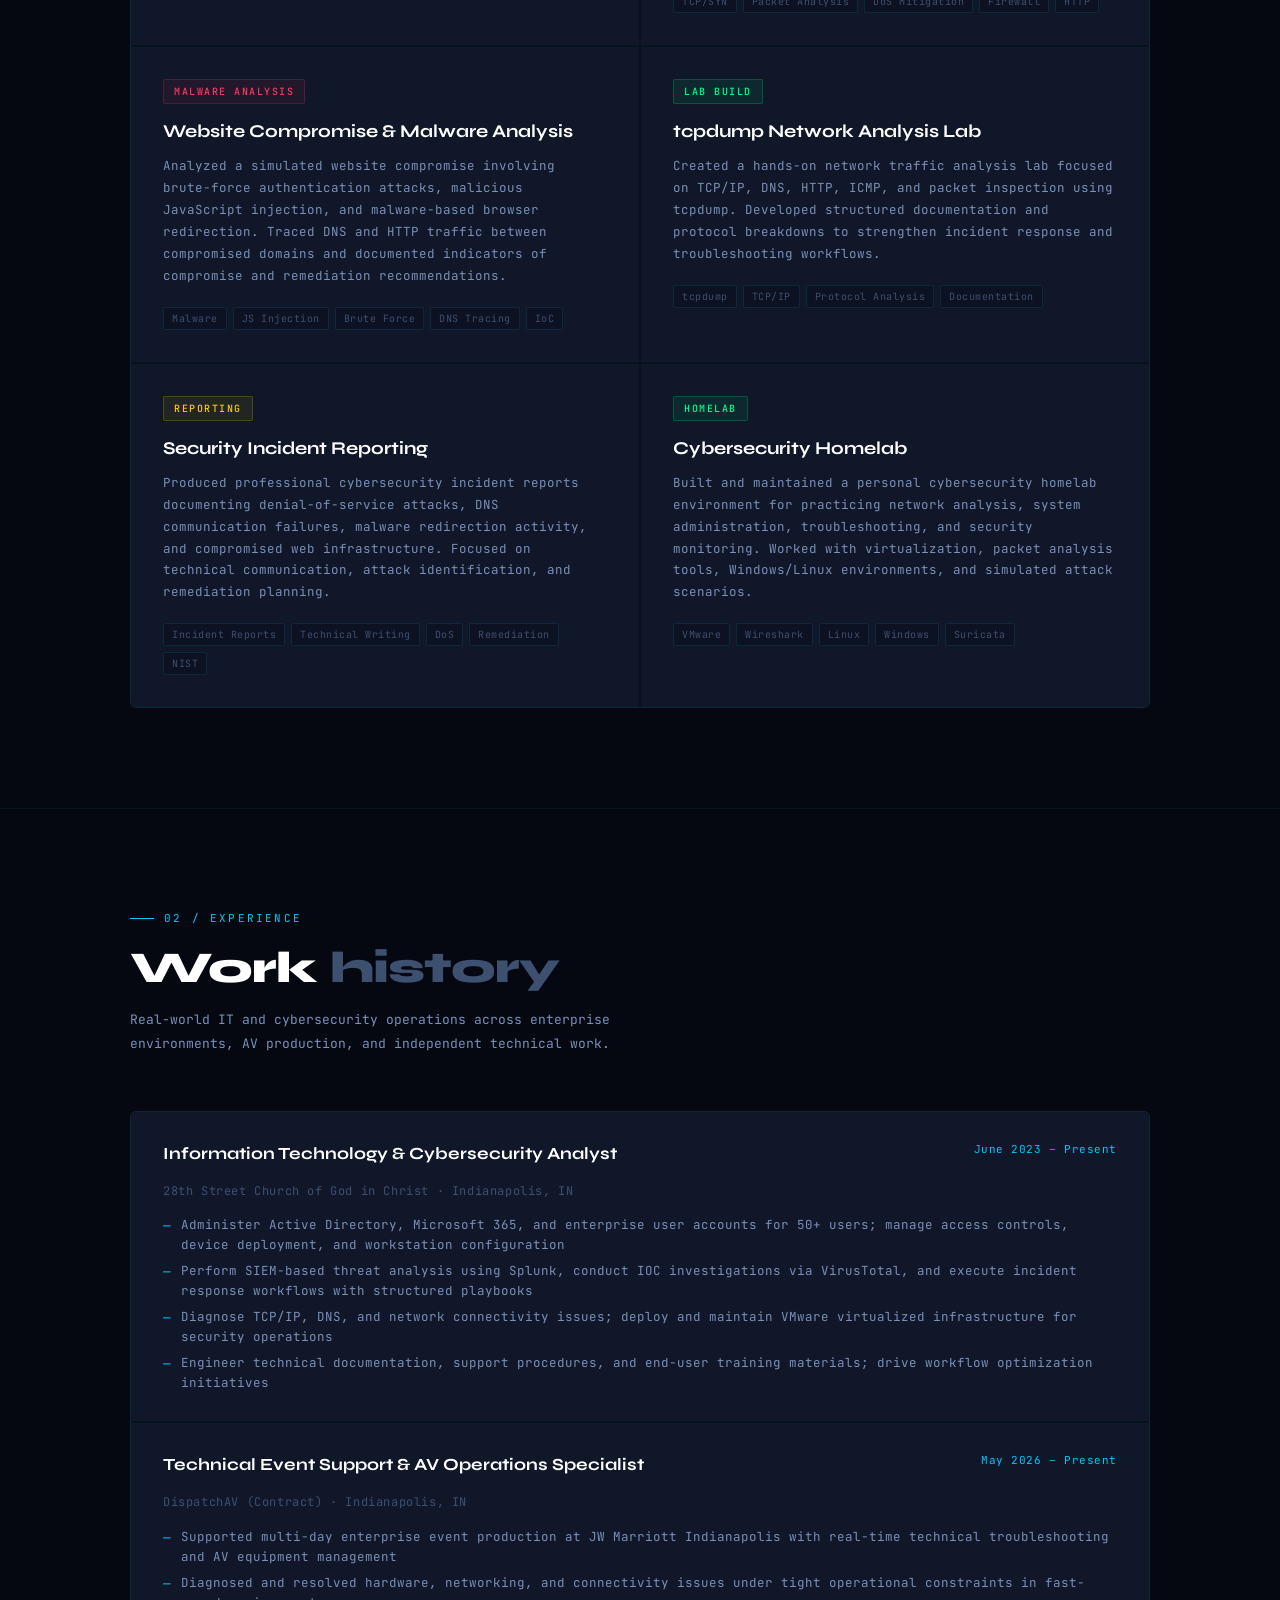
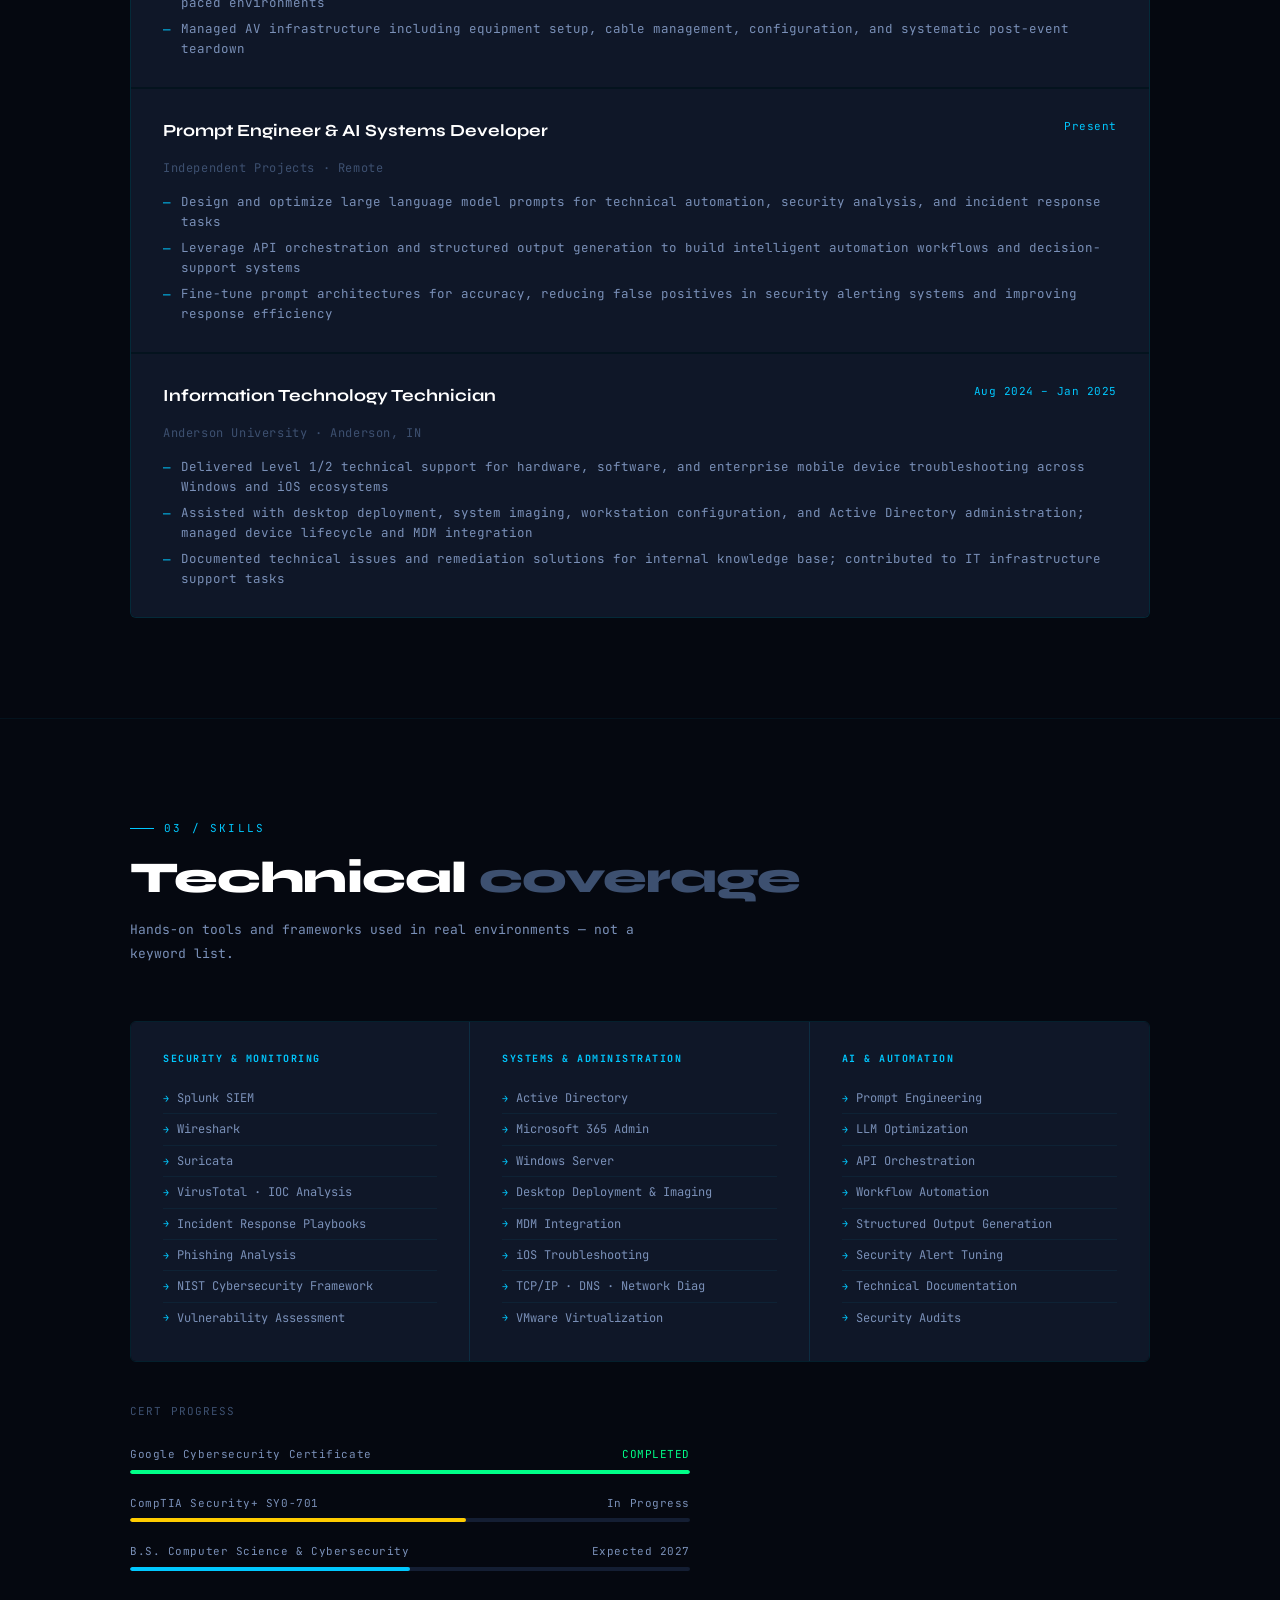
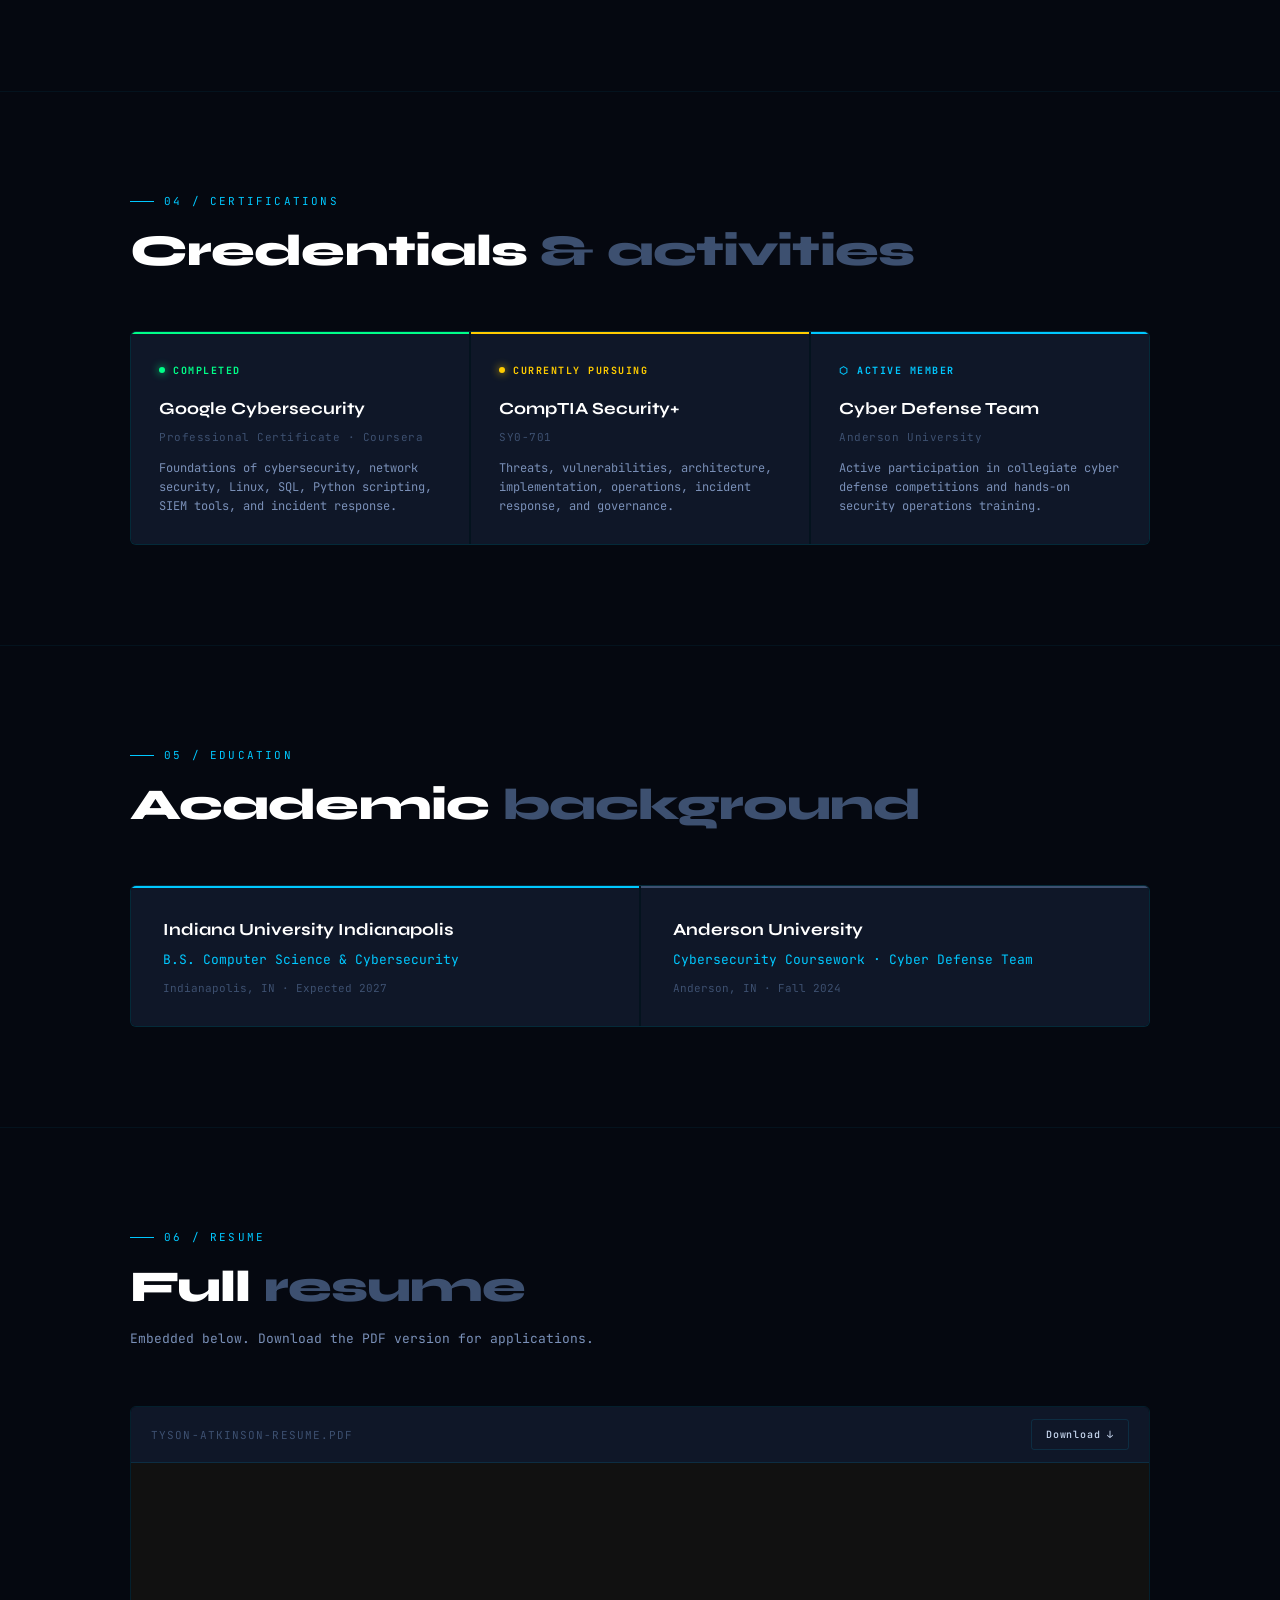
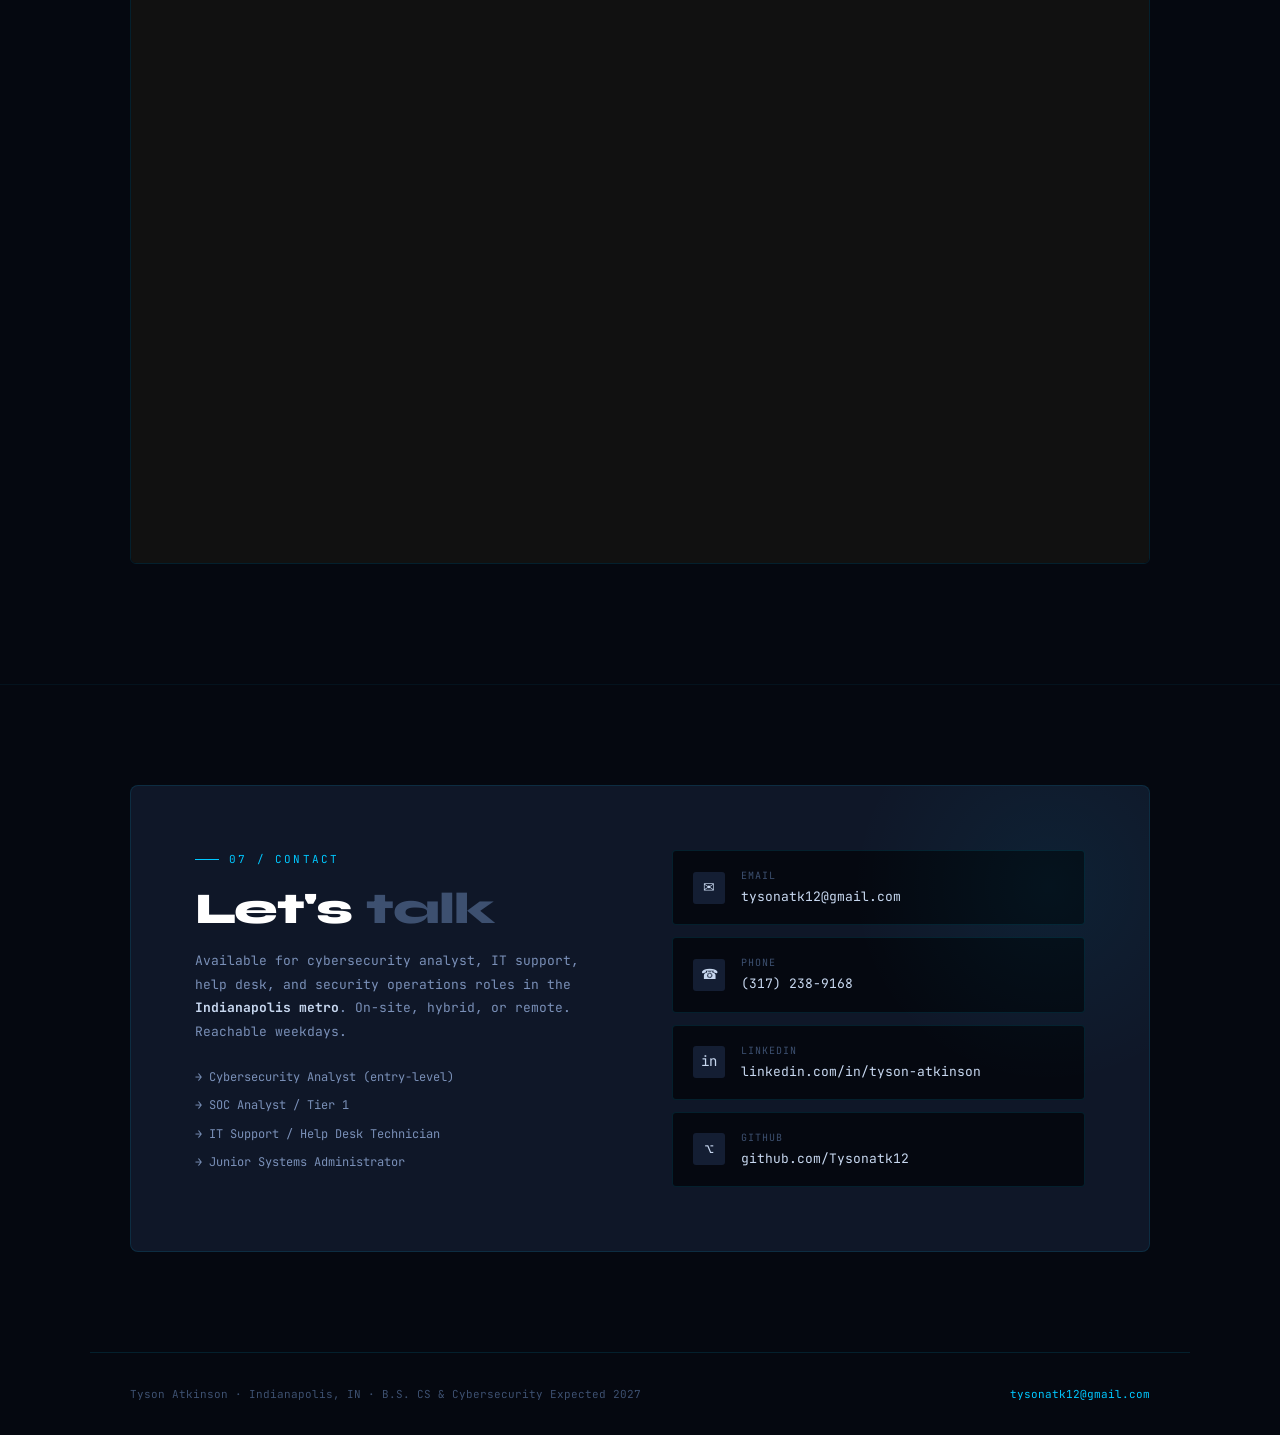
==== commit 9f66a3bc: "Refactor resume section and update PDF embed" ====
--- a/index.html
+++ b/index.html
@@ -555,22 +555,35 @@
     <h2>Full <span class="dim">resume</span></h2>
     <p class="sec-desc">Embedded below. Download the PDF version for applications.</p>
   </div>
+
   <div style="border: 1px solid var(--border); border-radius: 6px; overflow: hidden; margin-bottom: 20px;">
+
+    <!-- header bar -->
     <div style="background: var(--surface); padding: 12px 20px; border-bottom: 1px solid var(--border); display: flex; justify-content: space-between; align-items: center;">
-      <span style="font-size: 11px; color: var(--text3); letter-spacing: 0.1em;">TYSON-ATKINSON-RESUME.PDF</span>
-      <a href="TysonResumeA.pdf" target="_blank" class="btn btn-outline" style="padding: 6px 14px; font-size: 10px;">Download ↓</a>
-    </div>
-    <div style="background: #111; padding: 40px; text-align: center; color: var(--text3); font-size: 13px;">
-      <!-- Replace the src below with your hosted PDF URL -->
-     <iframe
-  src="TysonResumeA.pdf"
-  style="width:100%; height:700px; border:none; display:block;">
-</iframe>
+      <span style="font-size: 11px; color: var(--text3); letter-spacing: 0.1em;">
+        TYSON-ATKINSON-RESUME.PDF
+      </span>
+
+      <a href="TysonResumeA.pdf" target="_blank"
+         class="btn btn-outline"
+         style="padding: 6px 14px; font-size: 10px;">
+        Download ↓
+      </a>
+    </div>
+
+    <!-- PDF embed -->
+    <div style="background: #111;">
+      <iframe
+        src="TysonResumeA.pdf"
+        style="width:100%; height:700px; border:none; display:block;">
+      </iframe>
+    </div>
+
   </div>
 </section>
 
 <div class="divider"></div>
-
+  
 <!-- CONTACT -->
 <section style="padding-bottom: 0;">
   <div id="contact-wrap" class="fade-in">
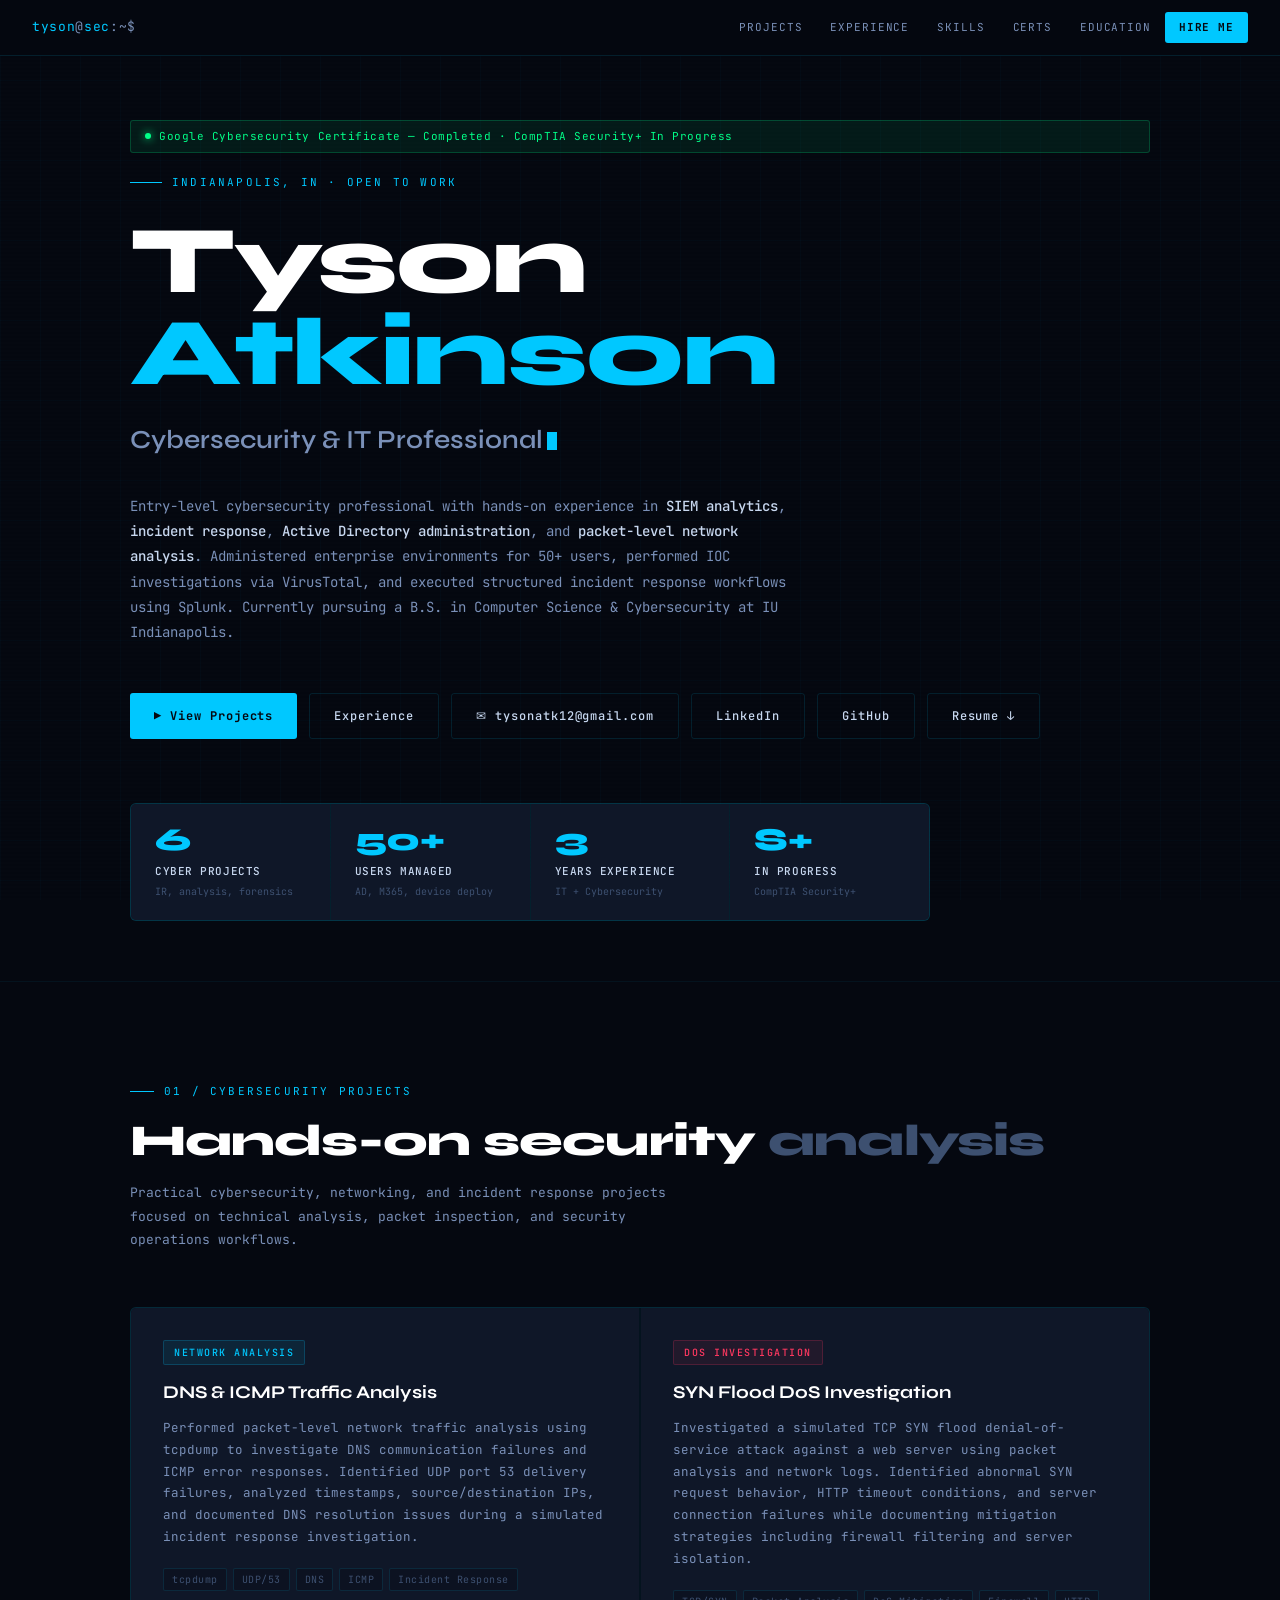
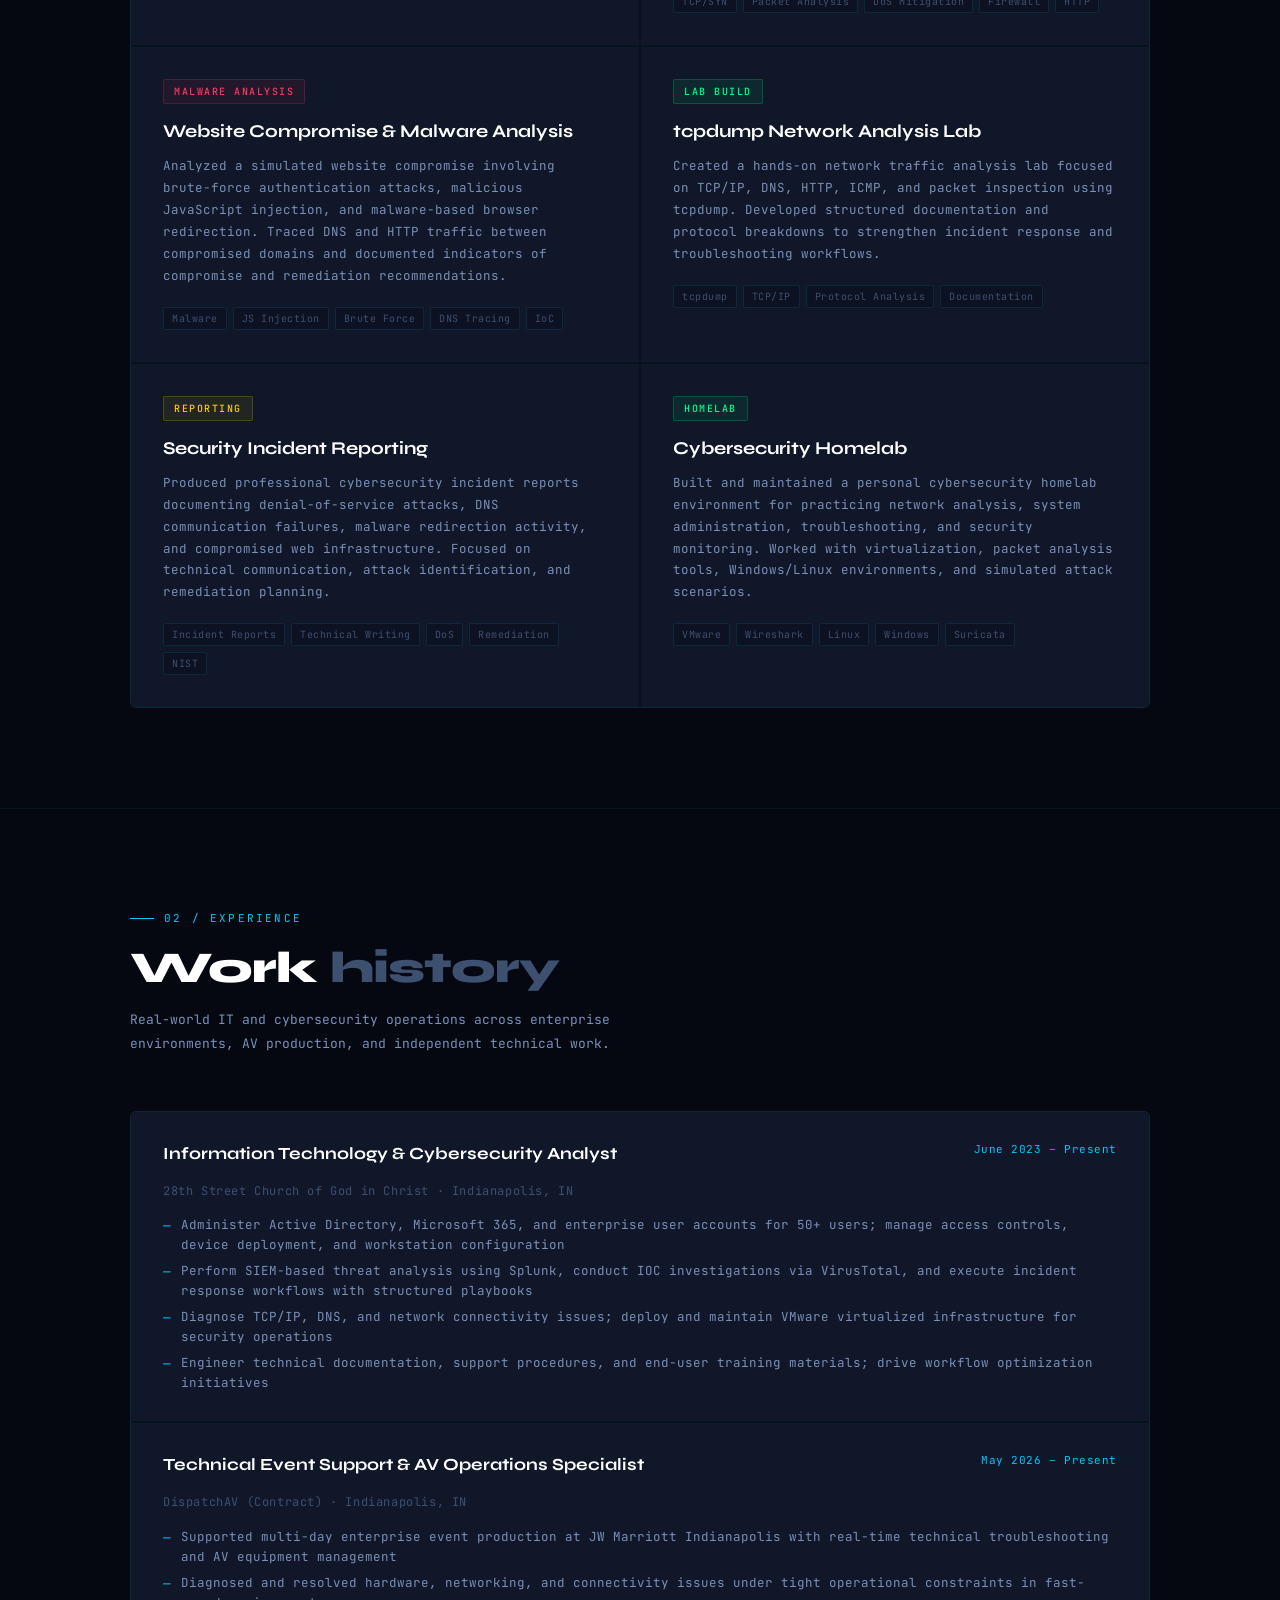
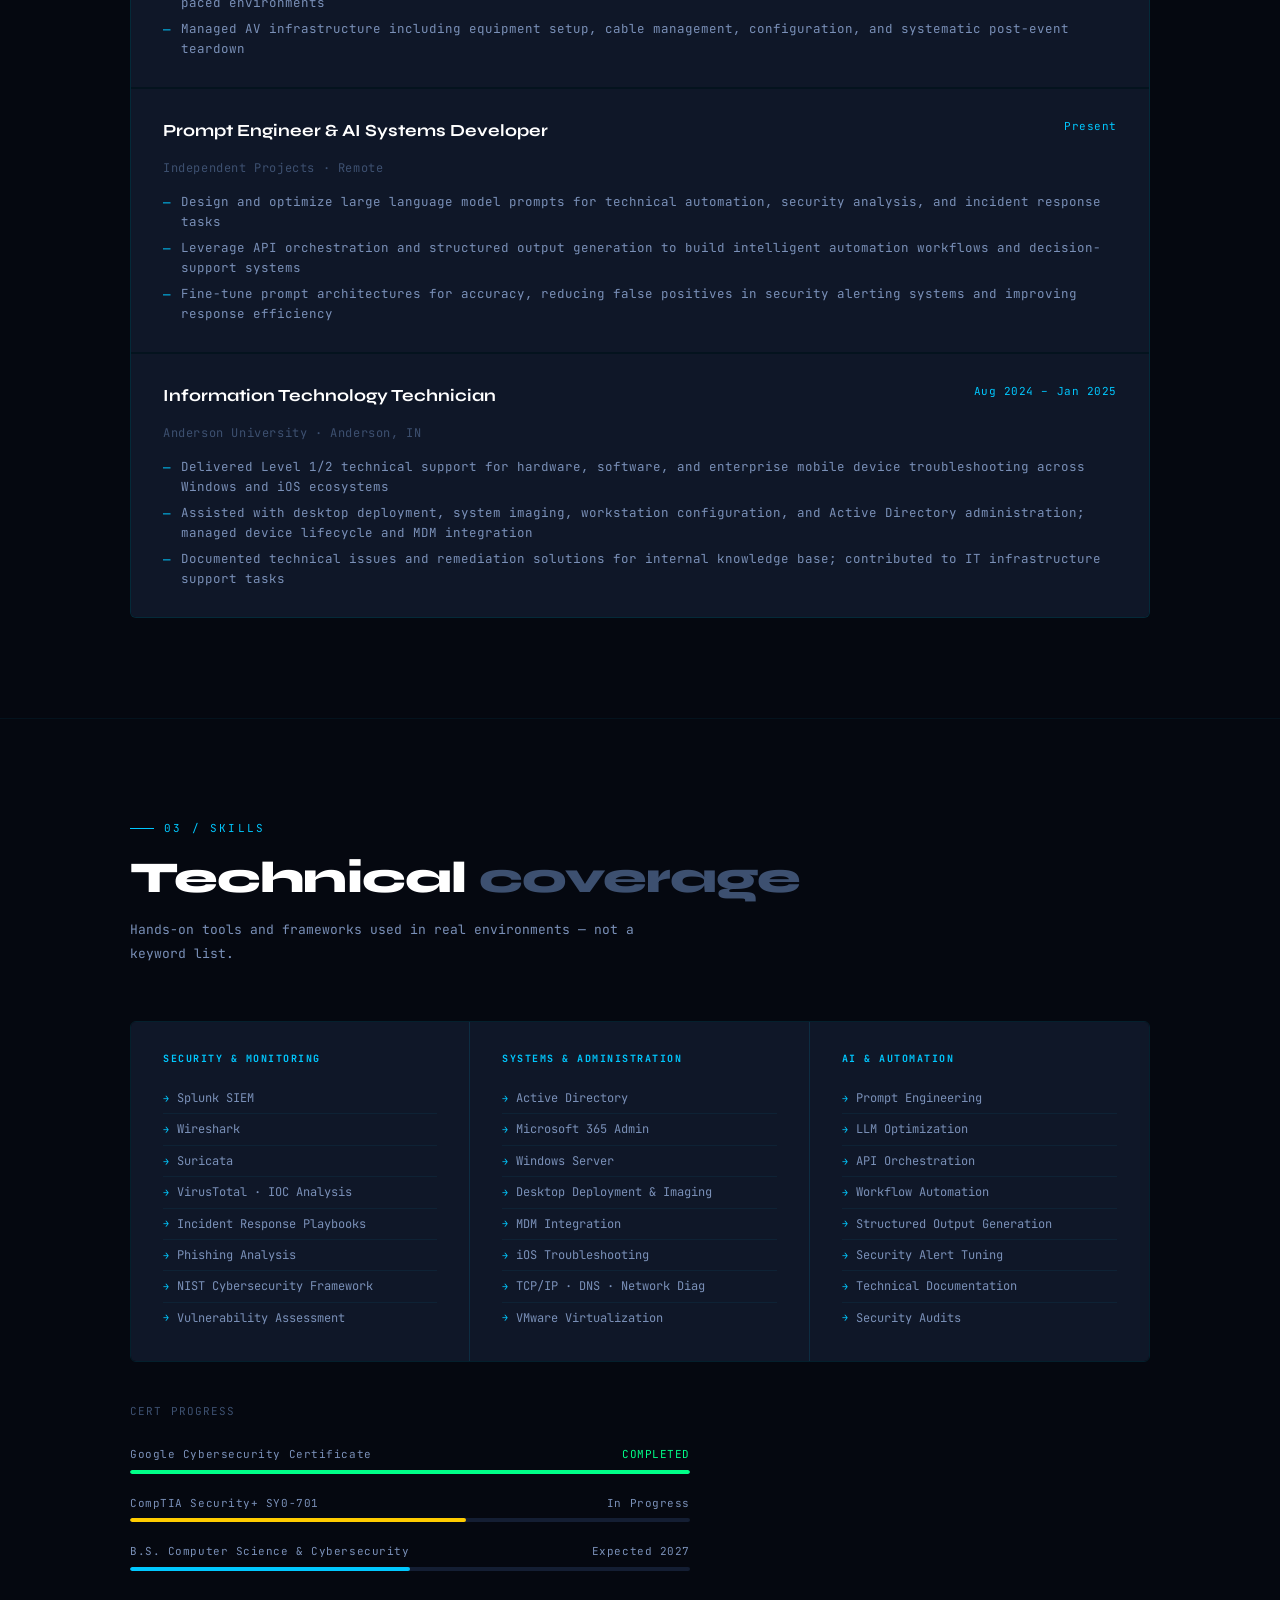
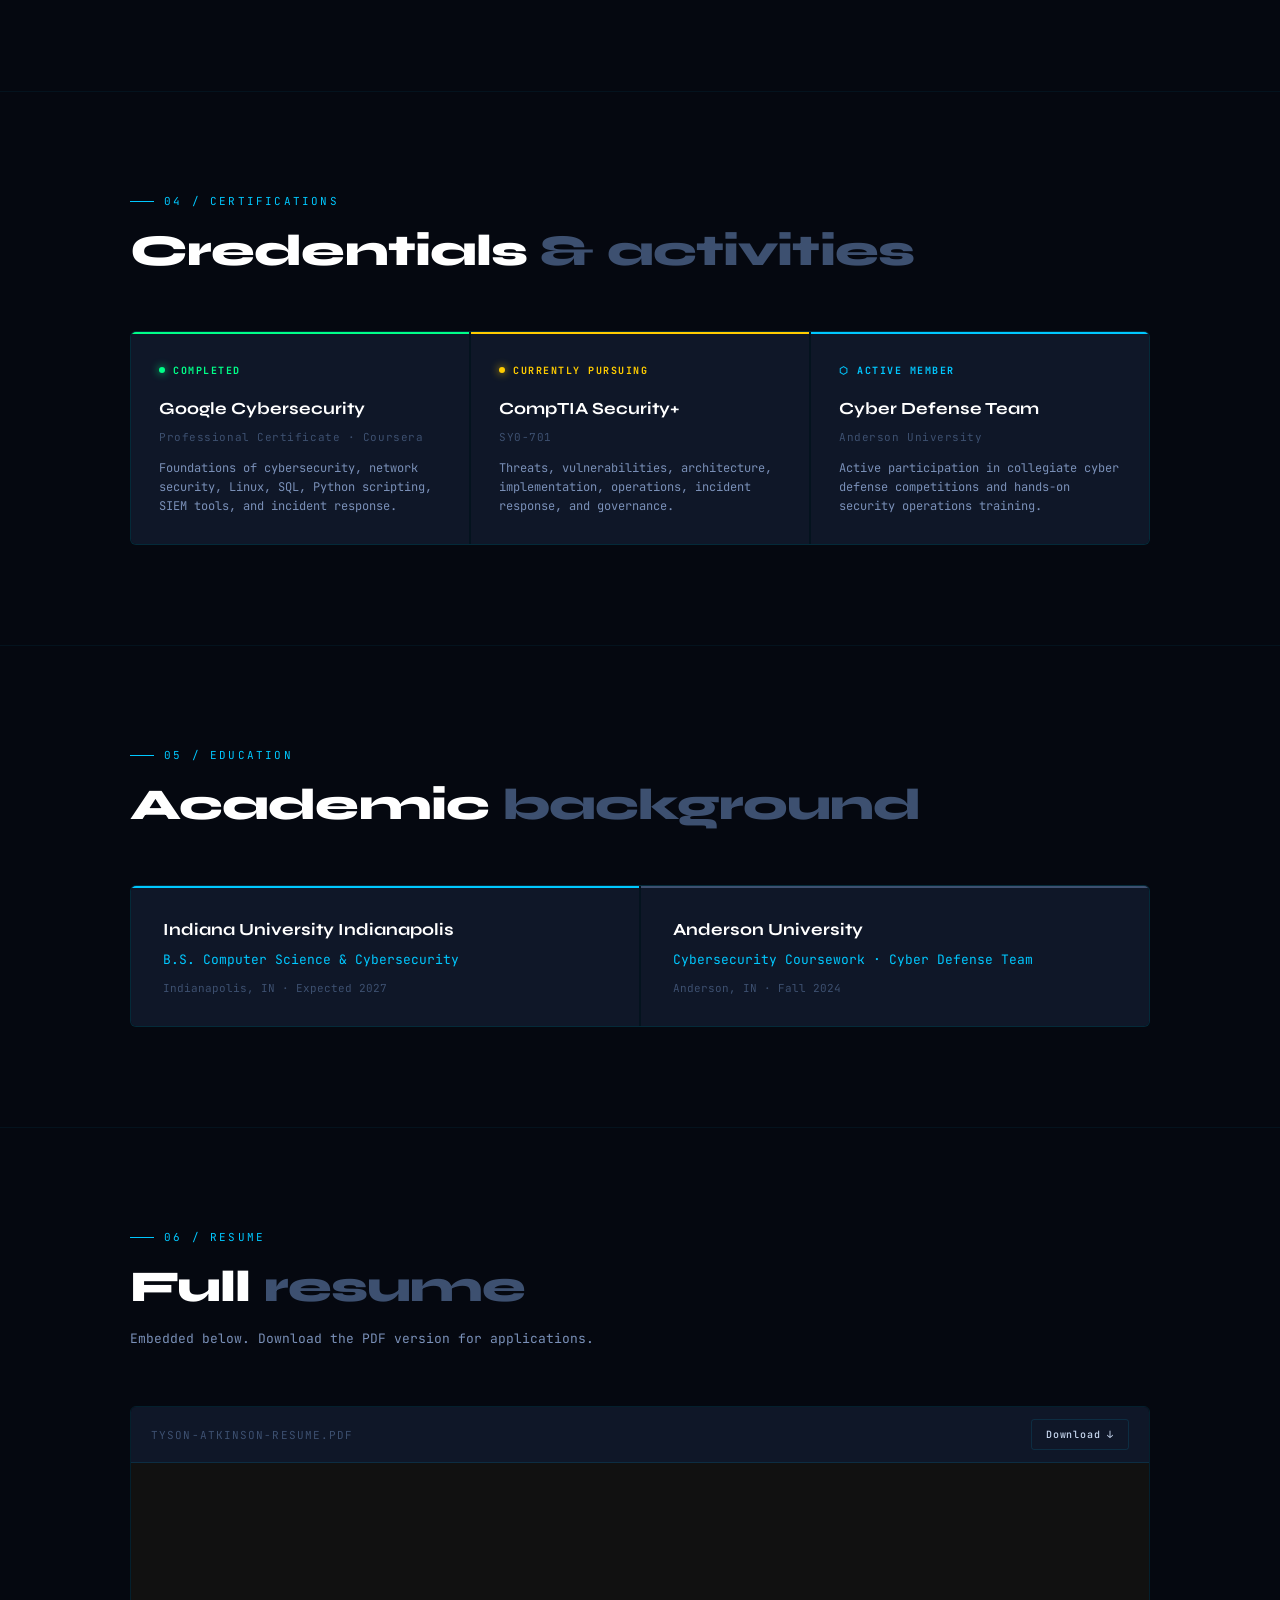
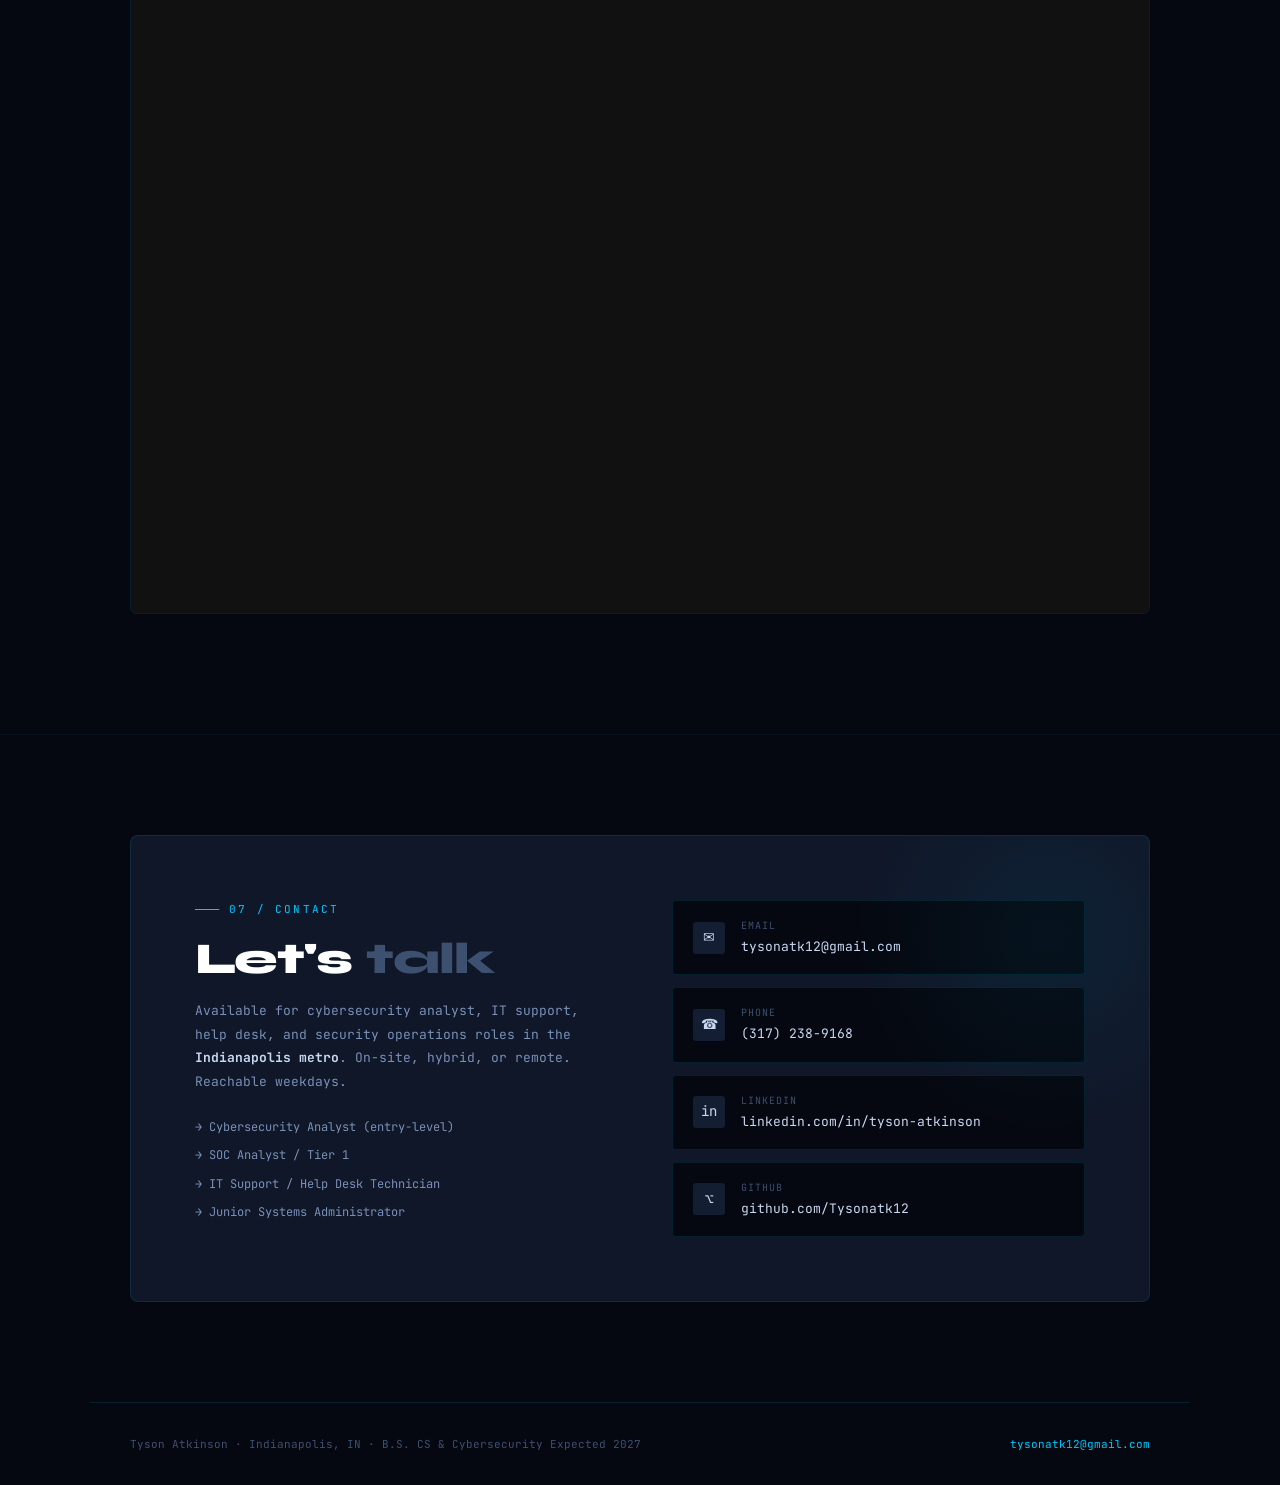
==== commit 87133036: "Update PDF links and comments in index.html" ====
--- a/index.html
+++ b/index.html
@@ -558,25 +558,23 @@
 
   <div style="border: 1px solid var(--border); border-radius: 6px; overflow: hidden; margin-bottom: 20px;">
 
-    <!-- header bar -->
+    <!-- HEADER BAR -->
     <div style="background: var(--surface); padding: 12px 20px; border-bottom: 1px solid var(--border); display: flex; justify-content: space-between; align-items: center;">
       <span style="font-size: 11px; color: var(--text3); letter-spacing: 0.1em;">
         TYSON-ATKINSON-RESUME.PDF
       </span>
 
-      <a href="TysonResumeA.pdf" target="_blank"
-         class="btn btn-outline"
-         style="padding: 6px 14px; font-size: 10px;">
+      <a href="./TysonResumeA.pdf" target="_blank" class="btn btn-outline" style="padding: 6px 14px; font-size: 10px;">
         Download ↓
       </a>
     </div>
 
-    <!-- PDF embed -->
-    <div style="background: #111;">
+    <!-- PDF VIEWER -->
+    <div style="background: #111; padding: 0;">
       <iframe
-        src="TysonResumeA.pdf"
-        style="width:100%; height:700px; border:none; display:block;">
-      </iframe>
+        src="./TysonResumeA.pdf"
+        style="width:100%; height:750px; border:none; display:block;"
+      ></iframe>
     </div>
 
   </div>
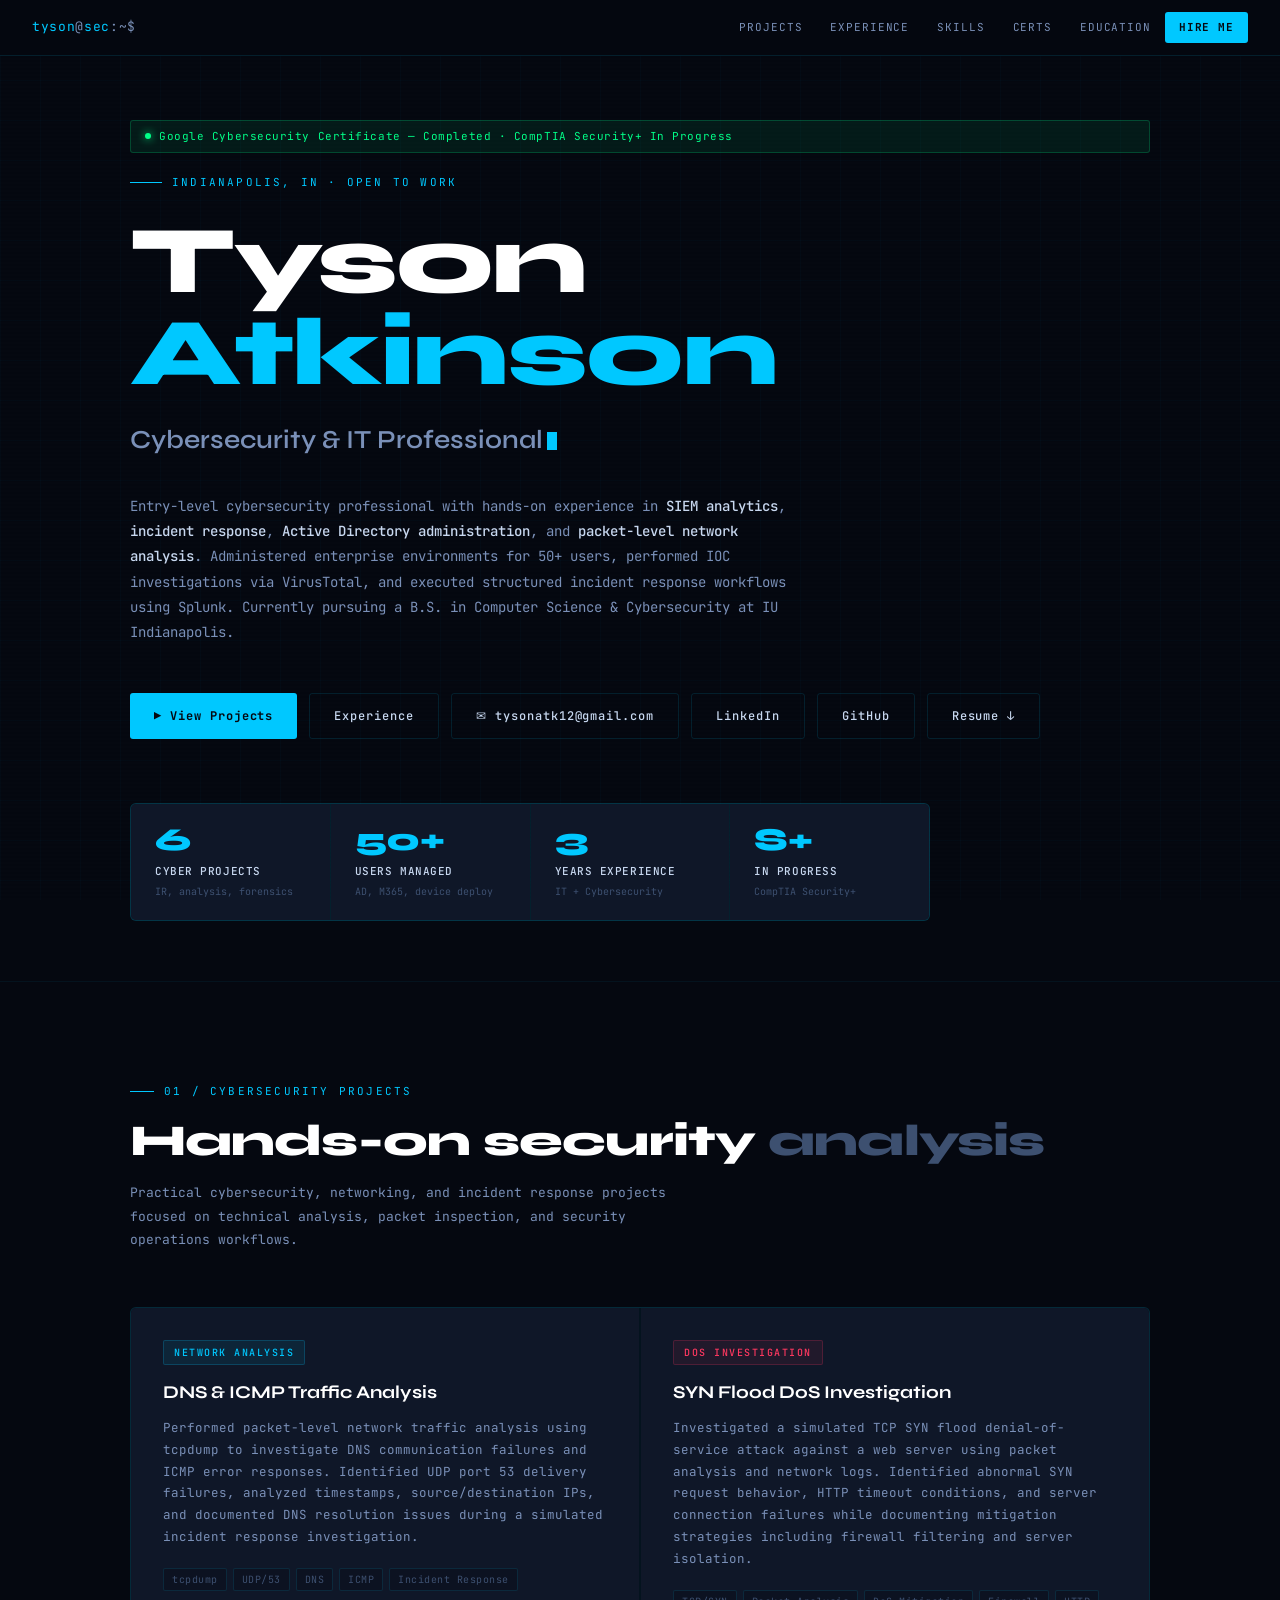
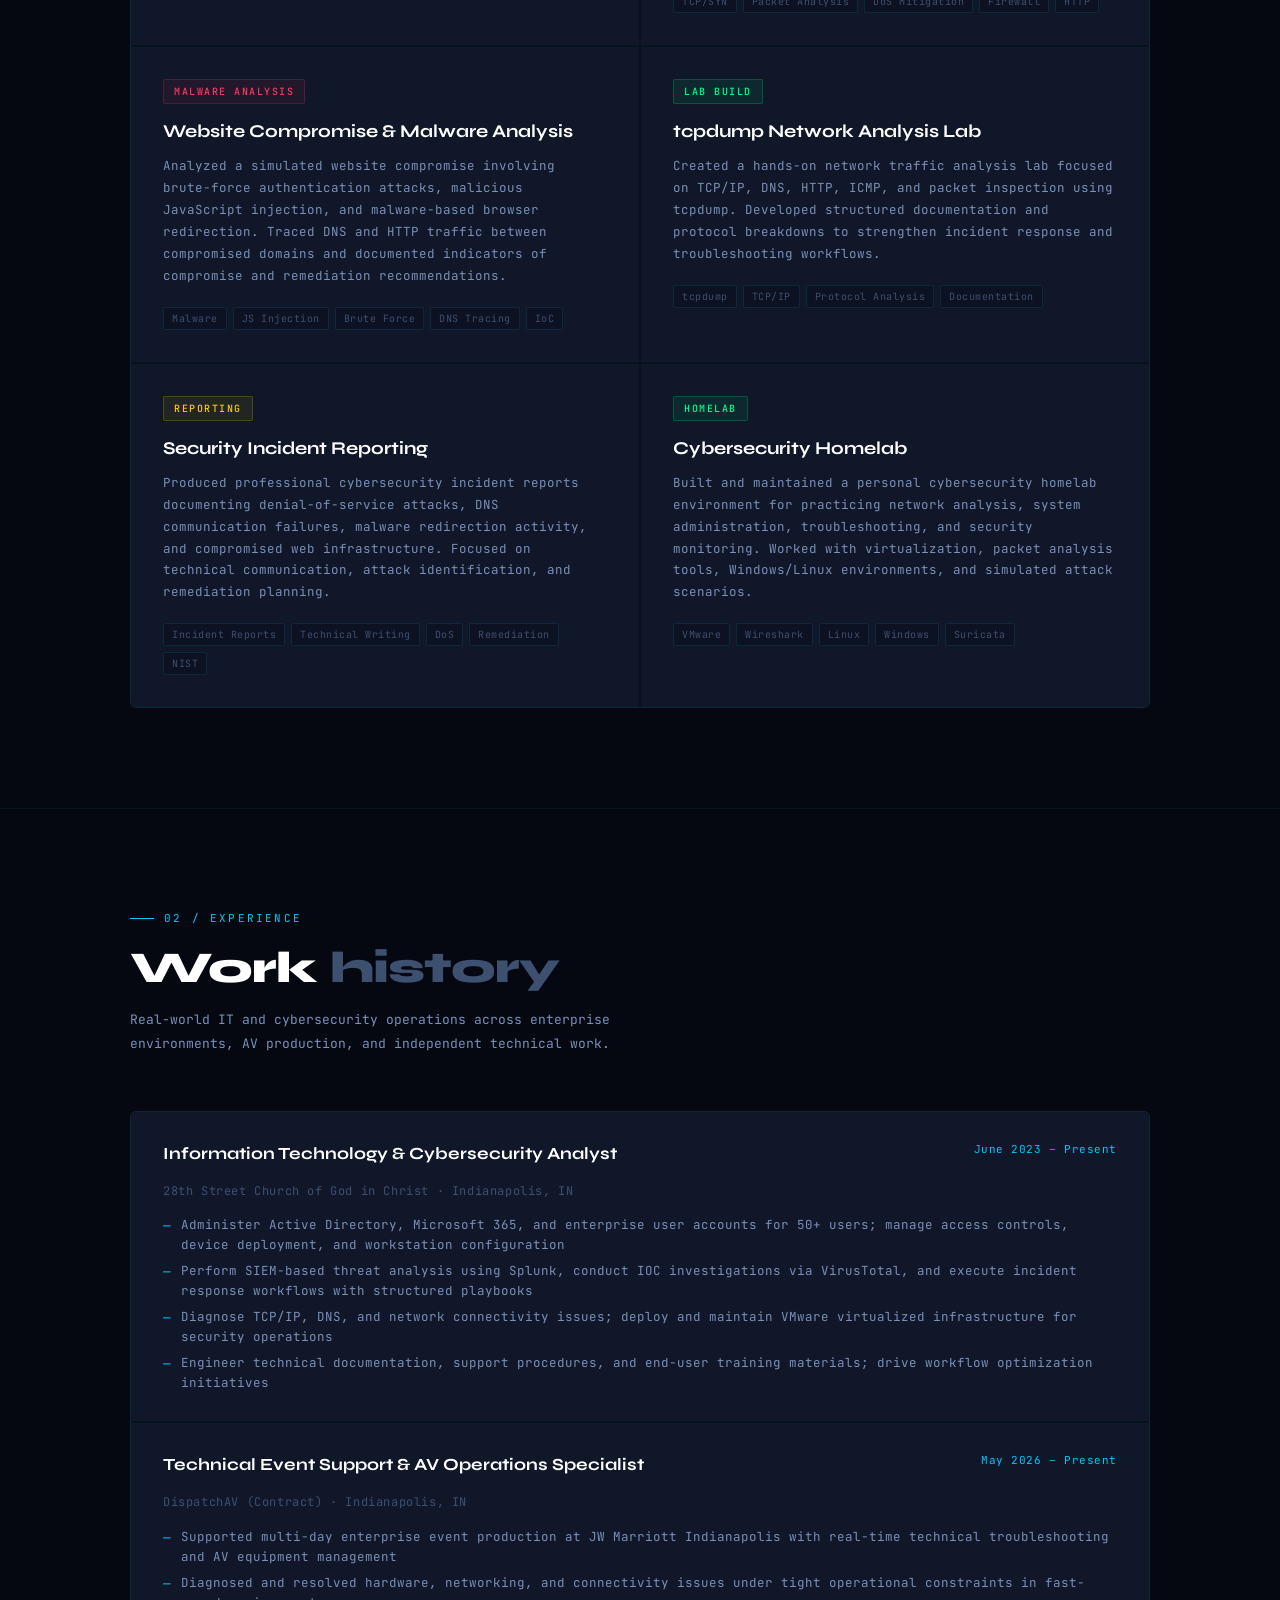
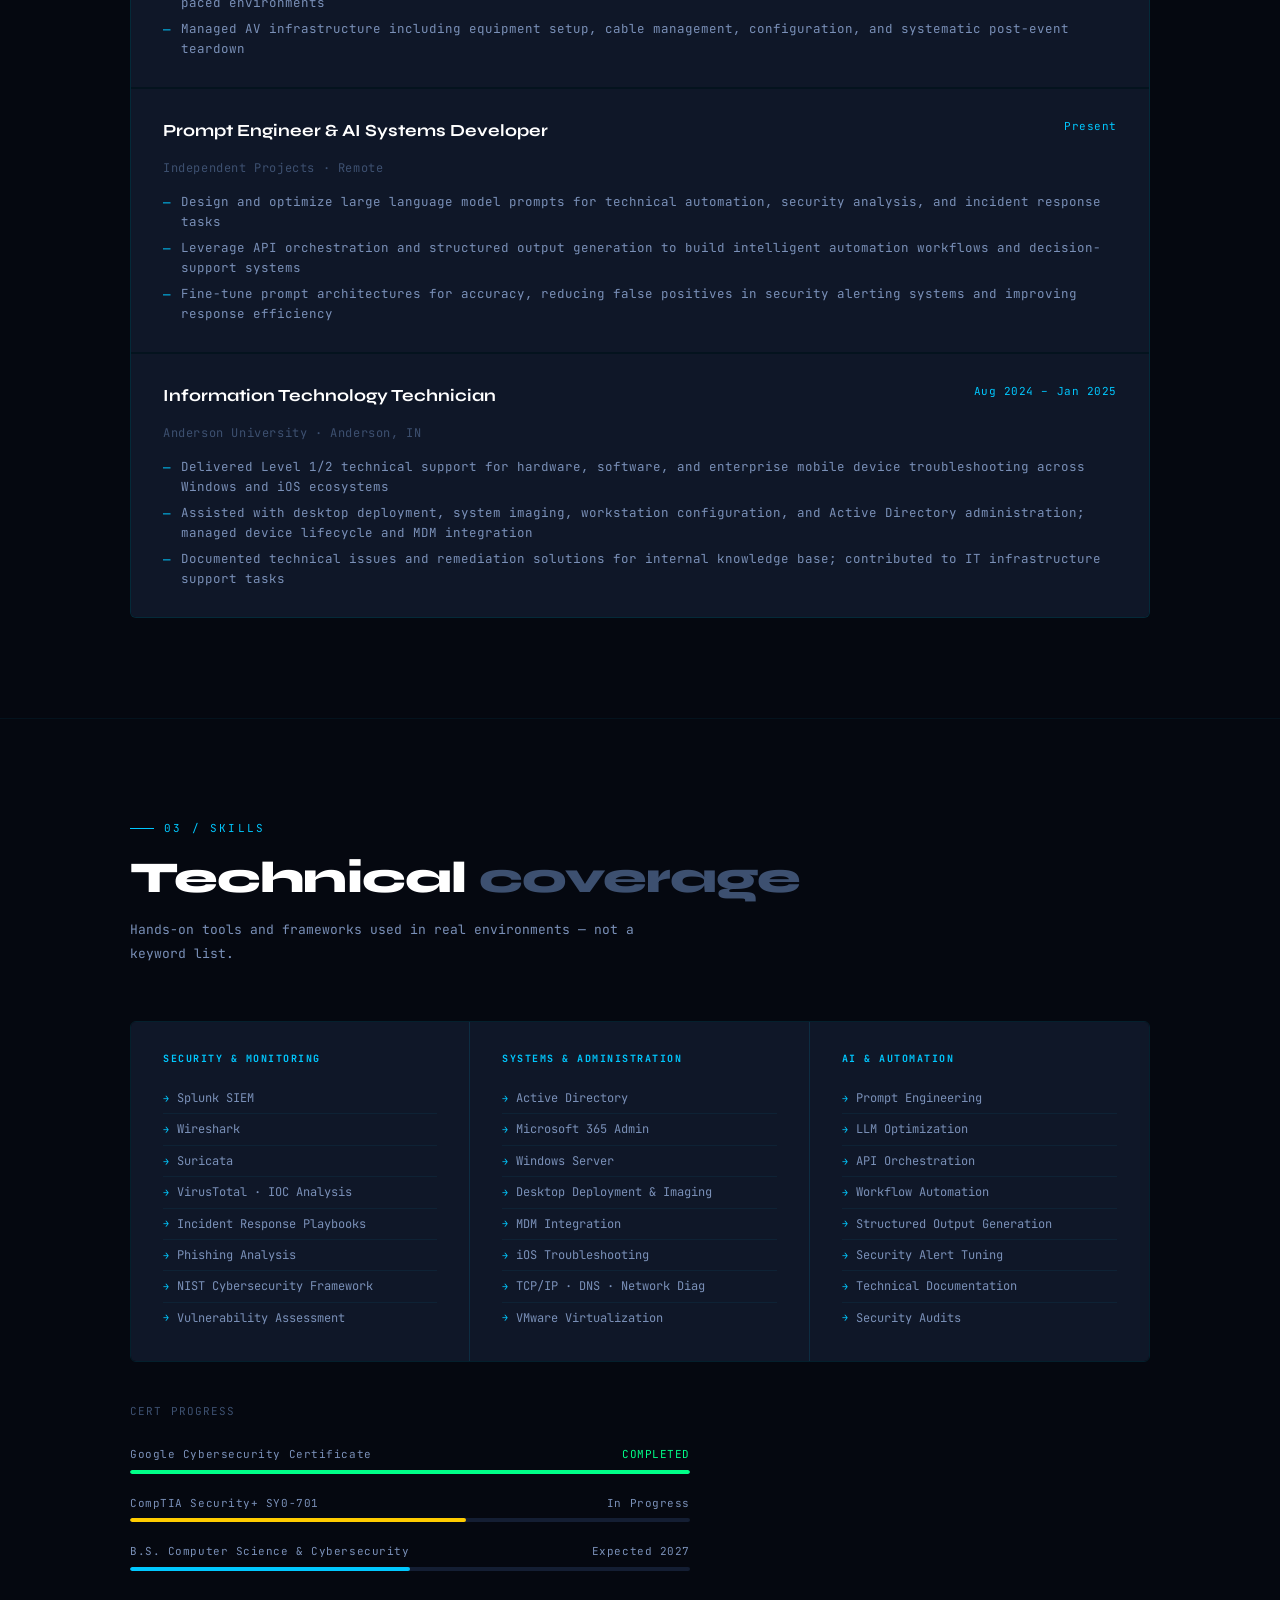
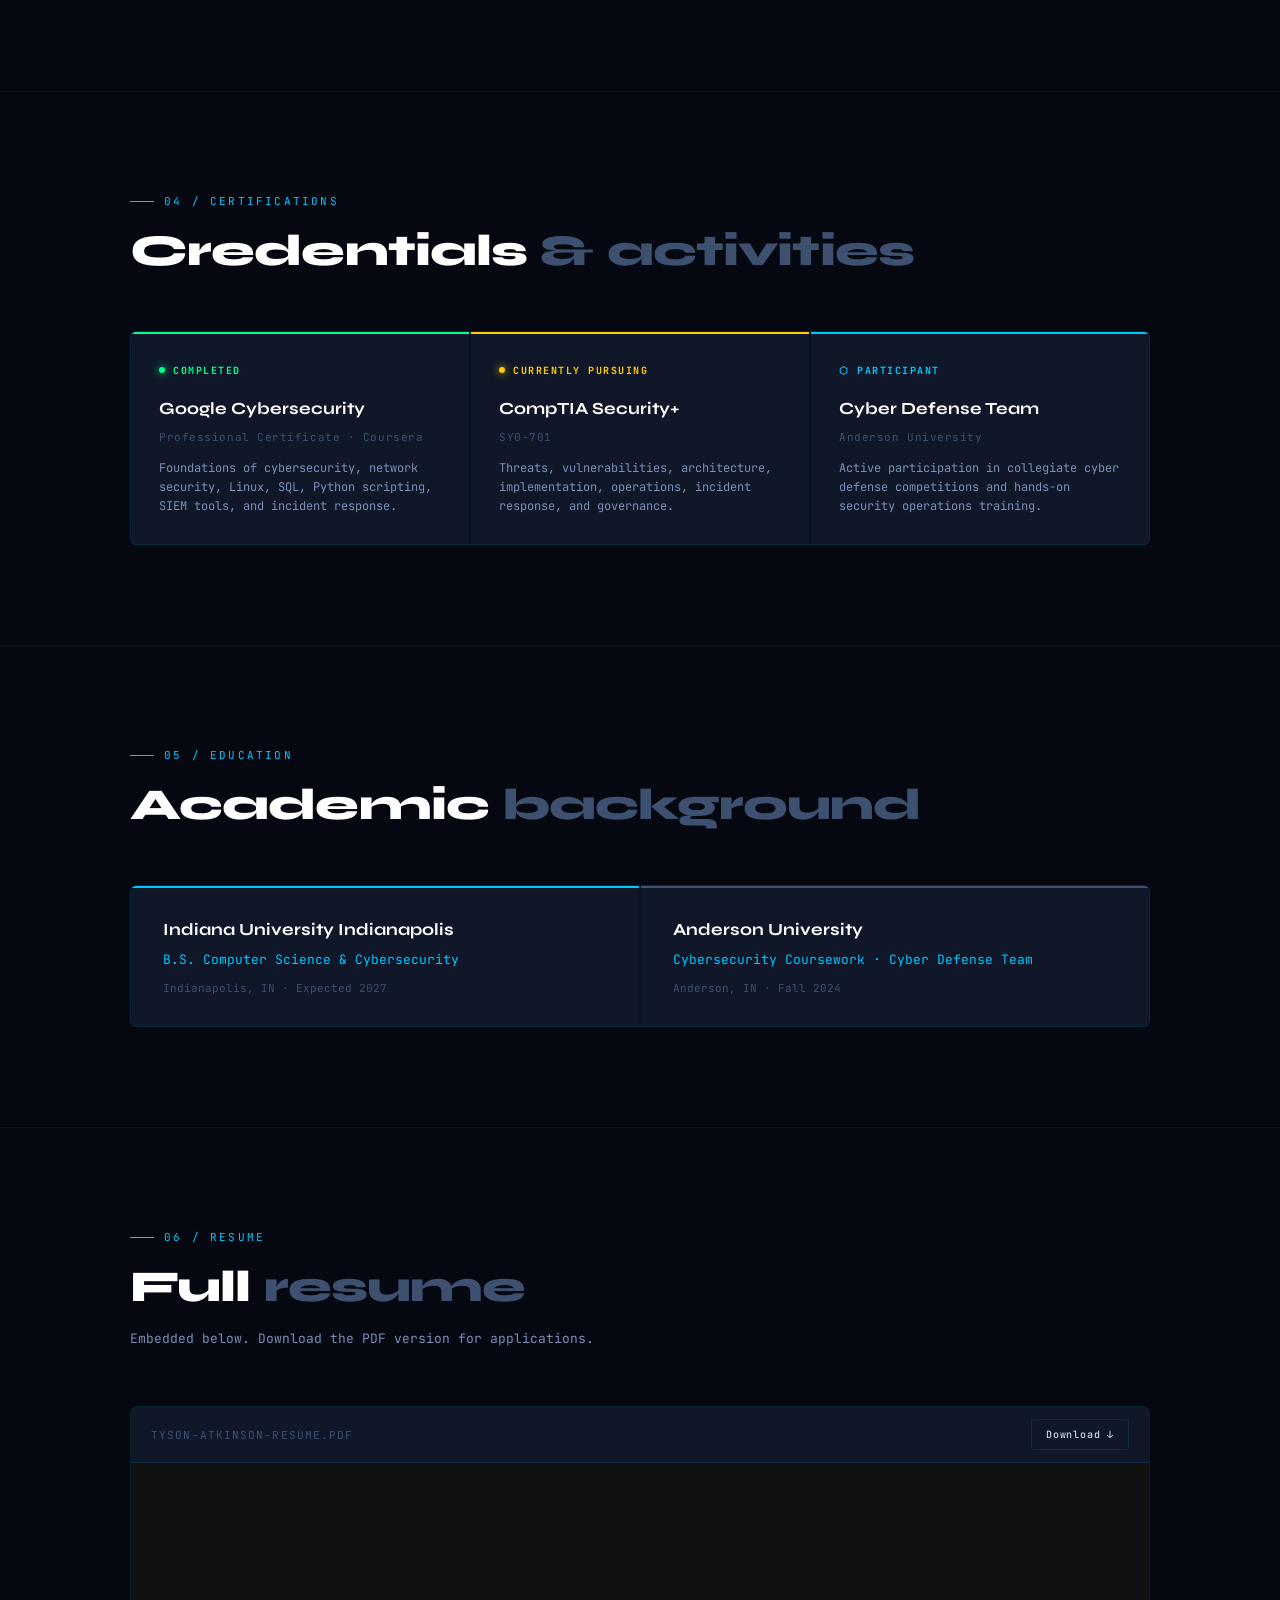
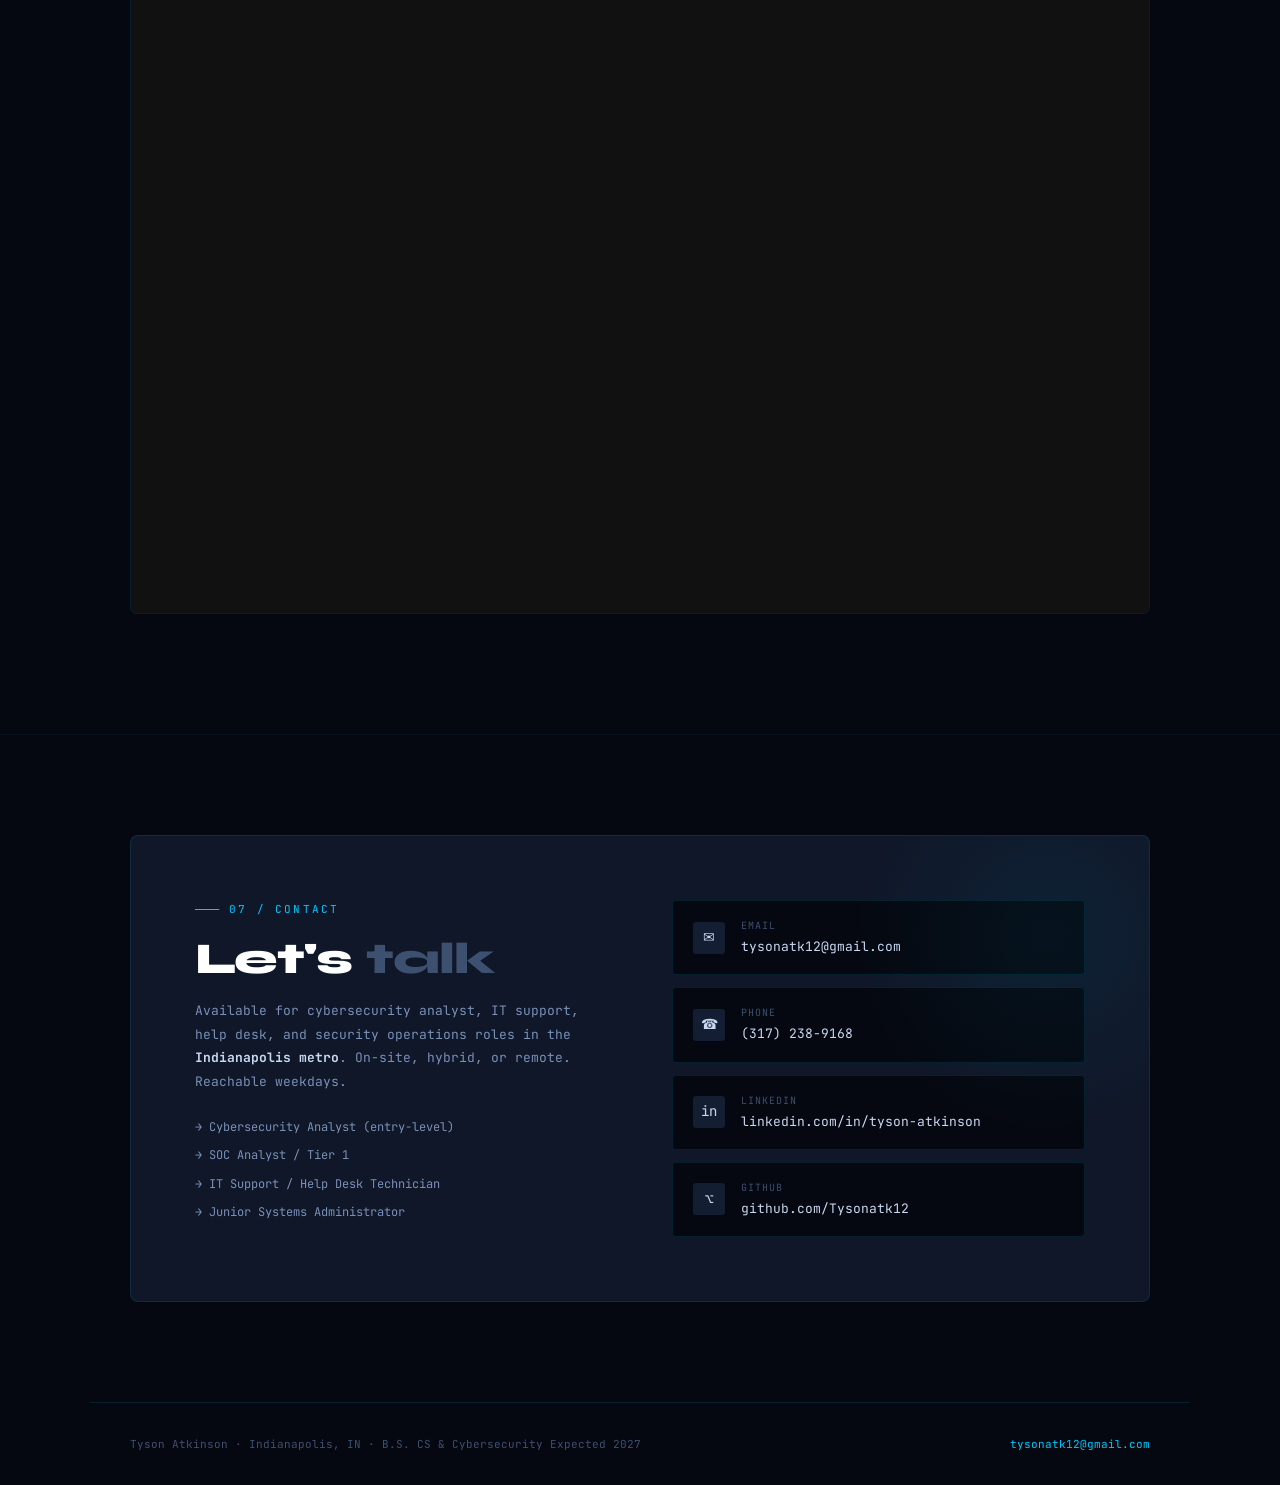
==== commit 86712187: "Update index.html" ====
--- a/index.html
+++ b/index.html
@@ -515,7 +515,7 @@
       <div class="cert-desc">Threats, vulnerabilities, architecture, implementation, operations, incident response, and governance.</div>
     </div>
     <div class="cert-card" style="border-top: 2px solid var(--cyan);">
-      <div class="cert-status" style="color:var(--cyan);">⬡ Active Member</div>
+      <div class="cert-status" style="color:var(--cyan);">⬡ Participant</div>
       <div class="cert-name">Cyber Defense Team</div>
       <div class="cert-code">Anderson University</div>
       <div class="cert-desc">Active participation in collegiate cyber defense competitions and hands-on security operations training.</div>
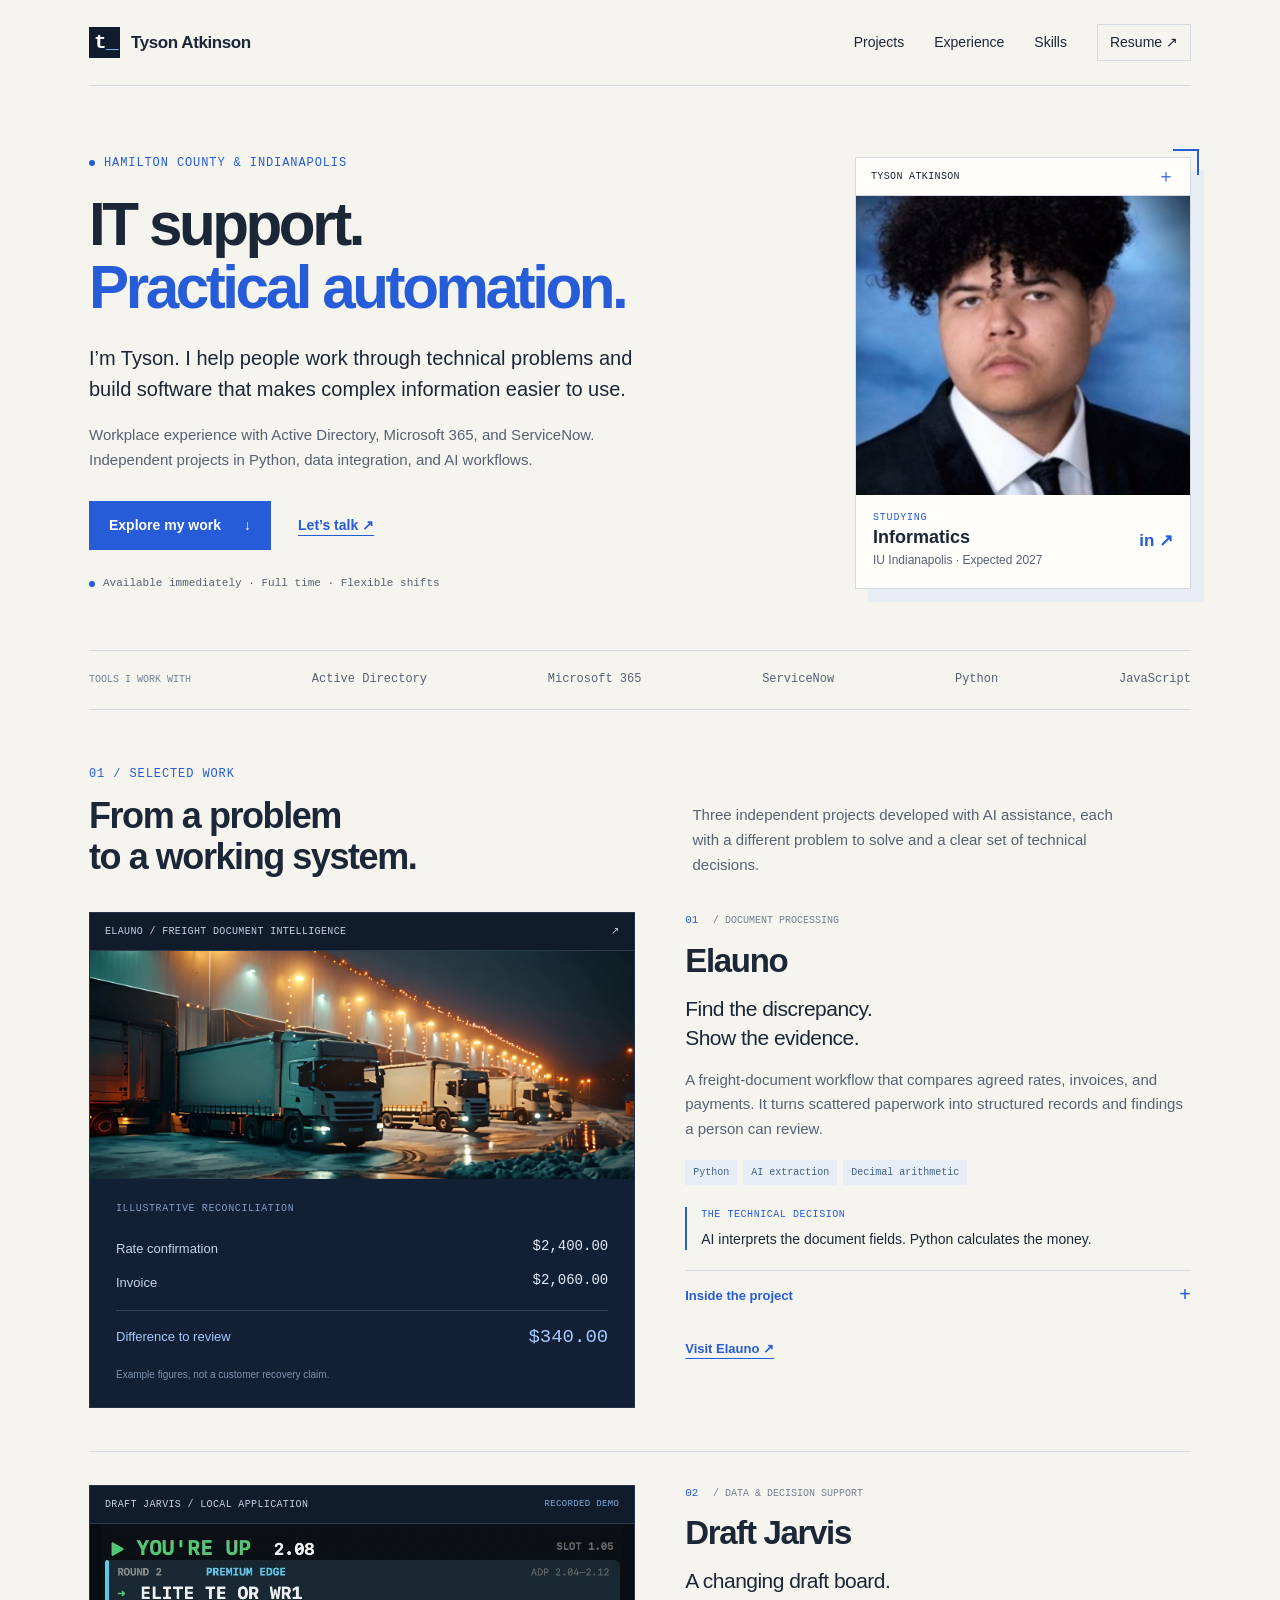
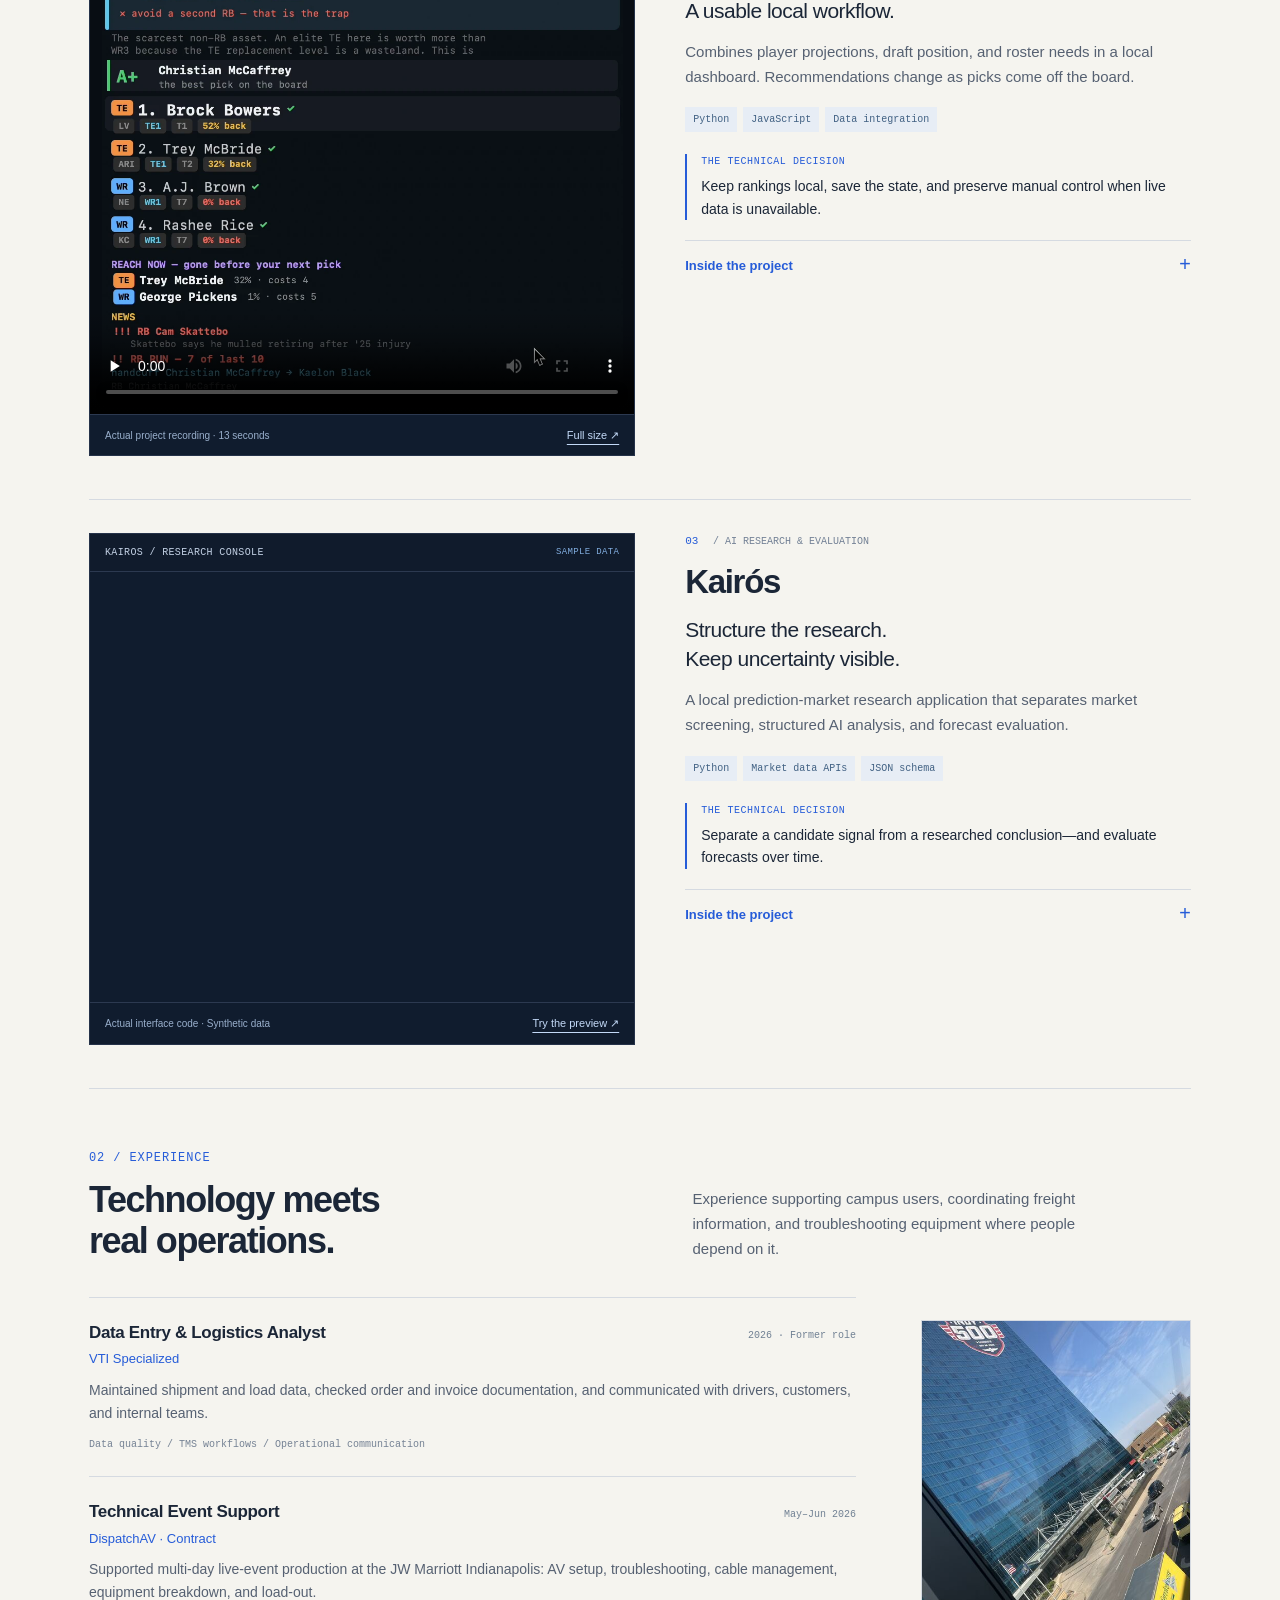
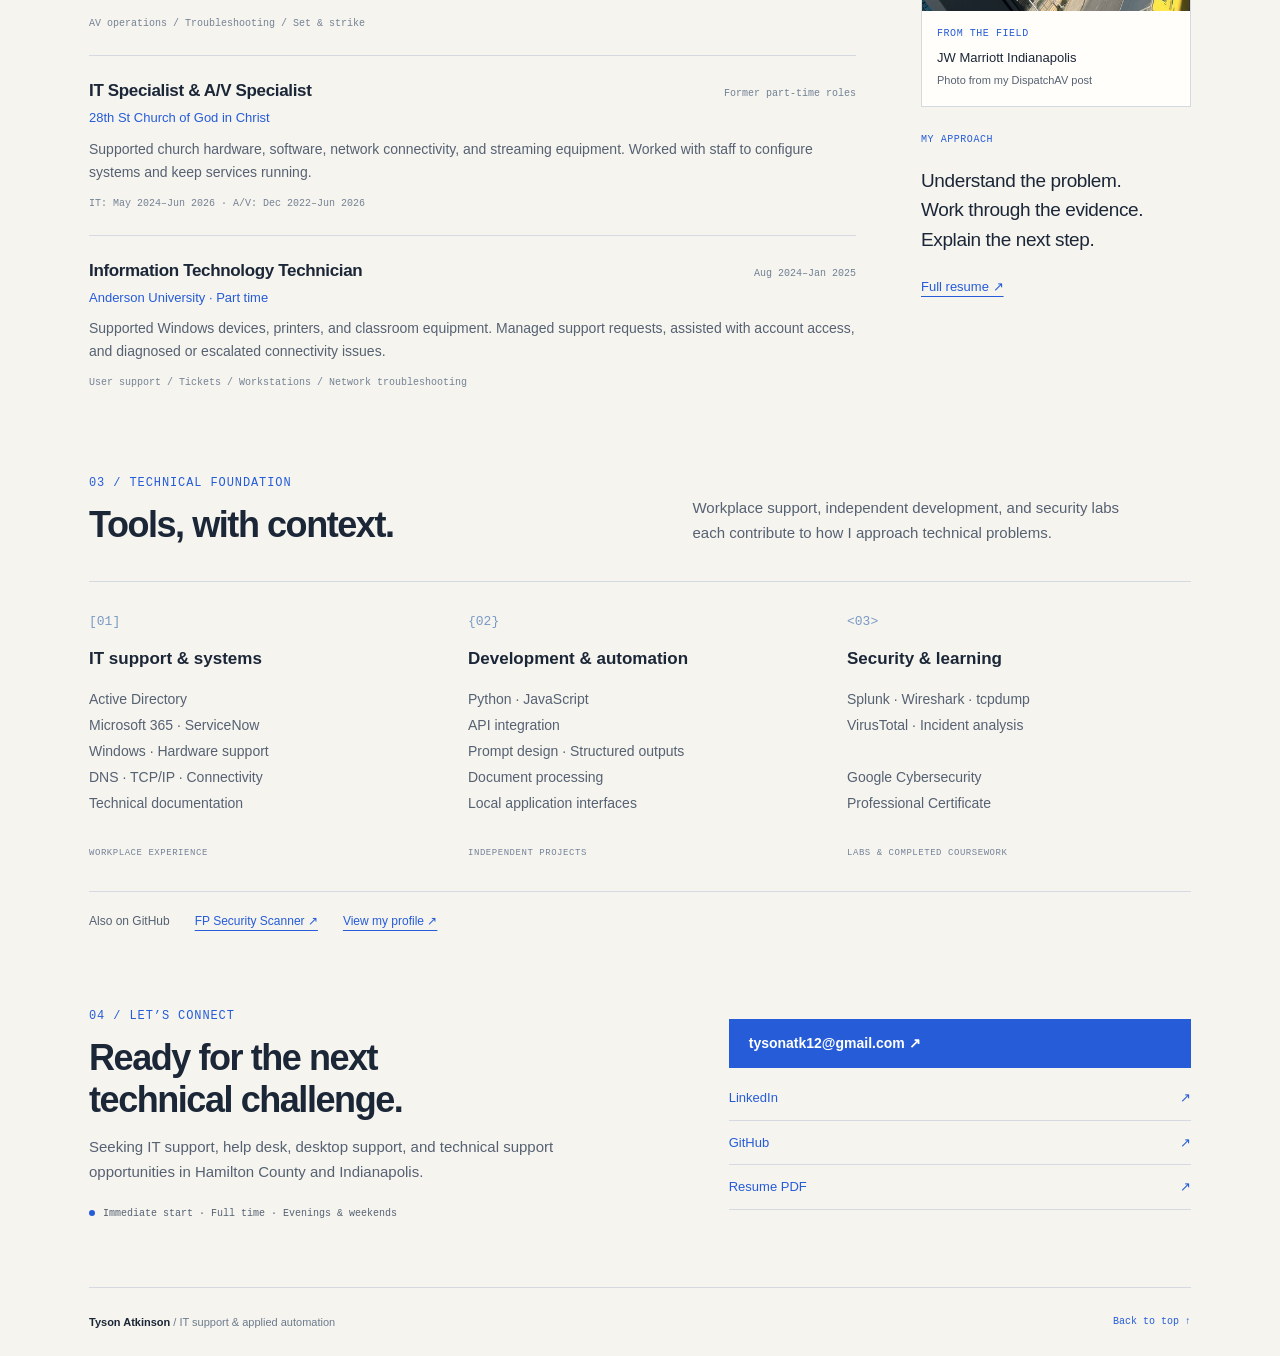
==== commit f61743fc: "Refresh IT support portfolio and publish LaTeX resume" ====
--- a/index.html
+++ b/index.html
@@ -1,660 +1,35 @@
-<!DOCTYPE html>
+<!doctype html>
 <html lang="en">
 <head>
-<meta charset="UTF-8">
-<meta name="viewport" content="width=device-width, initial-scale=1.0">
-<title>Tyson Atkinson · Cybersecurity Portfolio</title>
-<link rel="preconnect" href="https://fonts.googleapis.com">
-<link href="https://fonts.googleapis.com/css2?family=JetBrains+Mono:wght@300;400;500;700&family=Syne:wght@400;600;700;800&display=swap" rel="stylesheet">
-<style>
-  :root {
-    --bg: #050810;
-    --bg2: #080d1a;
-    --bg3: #0c1221;
-    --surface: #0f1728;
-    --surface2: #141e33;
-    --border: rgba(0,200,255,0.12);
-    --border2: rgba(0,200,255,0.06);
-    --cyan: #00c8ff;
-    --cyan2: #00e5ff;
-    --green: #00ff88;
-    --red: #ff3860;
-    --yellow: #ffcc00;
-    --text: #c8d8f0;
-    --text2: #7a90b8;
-    --text3: #3d5070;
-    --font-mono: 'JetBrains Mono', monospace;
-    --font-display: 'Syne', sans-serif;
-  }
-  *, *::before, *::after { box-sizing: border-box; margin: 0; padding: 0; }
-  html { scroll-behavior: smooth; }
-  body {
-    background: var(--bg);
-    color: var(--text);
-    font-family: var(--font-mono);
-    font-size: 14px;
-    line-height: 1.7;
-    overflow-x: hidden;
-  }
-  body::before {
-    content: '';
-    position: fixed;
-    inset: 0;
-    background-image:
-      linear-gradient(rgba(0,200,255,0.025) 1px, transparent 1px),
-      linear-gradient(90deg, rgba(0,200,255,0.025) 1px, transparent 1px);
-    background-size: 40px 40px;
-    pointer-events: none;
-    z-index: 0;
-  }
-  body::after {
-    content: '';
-    position: fixed;
-    inset: 0;
-    background: repeating-linear-gradient(0deg, transparent, transparent 2px, rgba(0,0,0,0.03) 2px, rgba(0,0,0,0.03) 4px);
-    pointer-events: none;
-    z-index: 0;
-  }
-
-  /* NAV */
-  nav {
-    position: fixed; top: 0; left: 0; right: 0; z-index: 100;
-    background: rgba(5,8,16,0.92); backdrop-filter: blur(12px);
-    border-bottom: 1px solid var(--border);
-    padding: 0 32px; height: 56px;
-    display: flex; align-items: center; justify-content: space-between;
-  }
-  .nav-logo { font-family: var(--font-mono); font-size: 13px; color: var(--cyan); letter-spacing: 0.05em; text-decoration: none; }
-  .nav-logo span { color: var(--text2); }
-  .nav-links { display: flex; gap: 0; list-style: none; }
-  .nav-links a { display: block; padding: 6px 14px; color: var(--text2); text-decoration: none; font-size: 11px; letter-spacing: 0.08em; text-transform: uppercase; transition: color 0.2s; border-radius: 3px; }
-  .nav-links a:hover { color: var(--cyan); }
-  .nav-cta { background: var(--cyan); color: var(--bg) !important; font-weight: 700; border-radius: 3px; }
-  .nav-cta:hover { background: var(--cyan2); }
-
-  main { position: relative; z-index: 1; }
-
-  section { padding: 100px 0; max-width: 1100px; margin: 0 auto; padding-left: 40px; padding-right: 40px; }
-
-  /* HERO */
-  #hero { min-height: 100vh; display: flex; flex-direction: column; justify-content: center; padding-top: 120px; padding-bottom: 60px; }
-  .hero-tag { font-size: 11px; color: var(--cyan); letter-spacing: 0.2em; text-transform: uppercase; margin-bottom: 24px; display: flex; align-items: center; gap: 10px; }
-  .hero-tag::before { content: ''; display: block; width: 32px; height: 1px; background: var(--cyan); }
-  h1 { font-family: var(--font-display); font-size: clamp(52px, 8vw, 96px); font-weight: 800; line-height: 0.95; letter-spacing: -0.02em; color: #fff; margin-bottom: 8px; }
-  h1 .accent { color: var(--cyan); }
-  .hero-subtitle { font-family: var(--font-display); font-size: clamp(18px, 2.5vw, 26px); font-weight: 600; color: var(--text2); margin-bottom: 32px; margin-top: 12px; }
-  .hero-bio { max-width: 660px; color: var(--text2); font-size: 14px; line-height: 1.8; margin-bottom: 48px; }
-  .hero-bio strong { color: var(--text); font-weight: 500; }
-  .hero-buttons { display: flex; gap: 12px; flex-wrap: wrap; margin-bottom: 64px; }
-  .btn { display: inline-flex; align-items: center; gap: 8px; padding: 12px 24px; border-radius: 3px; font-family: var(--font-mono); font-size: 12px; letter-spacing: 0.08em; text-decoration: none; font-weight: 500; transition: all 0.2s; cursor: pointer; border: none; }
-  .btn-primary { background: var(--cyan); color: var(--bg); font-weight: 700; }
-  .btn-primary:hover { background: var(--cyan2); transform: translateY(-1px); box-shadow: 0 8px 24px rgba(0,200,255,0.3); }
-  .btn-outline { background: transparent; color: var(--text); border: 1px solid var(--border); }
-  .btn-outline:hover { border-color: var(--cyan); color: var(--cyan); }
-  .alert-badge { display: inline-flex; align-items: center; gap: 8px; padding: 6px 14px; background: rgba(0,255,136,0.08); border: 1px solid rgba(0,255,136,0.2); border-radius: 3px; font-size: 11px; color: var(--green); letter-spacing: 0.05em; margin-bottom: 20px; }
-  .dot { width: 6px; height: 6px; border-radius: 50%; }
-  .dot-green { background: var(--green); box-shadow: 0 0 8px var(--green); }
-  .dot-yellow { background: var(--yellow); box-shadow: 0 0 8px var(--yellow); }
-
-  /* STAT STRIP */
-  .stat-strip { display: grid; grid-template-columns: repeat(4, 1fr); gap: 1px; background: var(--border); border: 1px solid var(--border); border-radius: 6px; overflow: hidden; max-width: 800px; }
-  .stat { background: var(--surface); padding: 20px 24px; }
-  .stat-num { font-family: var(--font-display); font-size: 32px; font-weight: 800; color: var(--cyan); line-height: 1; margin-bottom: 6px; }
-  .stat-label { font-size: 11px; color: var(--text); font-weight: 500; letter-spacing: 0.05em; text-transform: uppercase; }
-  .stat-sub { font-size: 10px; color: var(--text3); margin-top: 2px; }
-
-  /* SECTION HEADER */
-  .sec-header { margin-bottom: 56px; }
-  .sec-num { font-size: 11px; color: var(--cyan); letter-spacing: 0.2em; text-transform: uppercase; margin-bottom: 16px; display: flex; align-items: center; gap: 10px; }
-  .sec-num::before { content: ''; display: block; width: 24px; height: 1px; background: var(--cyan); }
-  h2 { font-family: var(--font-display); font-size: clamp(28px, 4vw, 44px); font-weight: 800; color: #fff; line-height: 1.1; letter-spacing: -0.02em; }
-  h2 .dim { color: var(--text3); }
-  .sec-desc { margin-top: 16px; color: var(--text2); max-width: 560px; font-size: 13px; line-height: 1.8; }
-
-  /* PROJECT CARDS */
-  .projects-grid { display: grid; grid-template-columns: repeat(2, 1fr); gap: 2px; background: var(--border2); border: 1px solid var(--border); border-radius: 6px; overflow: hidden; }
-  .project-card { background: var(--surface); padding: 32px; transition: background 0.2s; position: relative; overflow: hidden; }
-  .project-card::before { content: ''; position: absolute; top: 0; left: 0; right: 0; height: 2px; background: var(--cyan); transform: scaleX(0); transform-origin: left; transition: transform 0.3s; }
-  .project-card:hover { background: var(--surface2); }
-  .project-card:hover::before { transform: scaleX(1); }
-  .project-tag { display: inline-flex; align-items: center; gap: 6px; font-size: 10px; letter-spacing: 0.15em; text-transform: uppercase; color: var(--cyan); background: rgba(0,200,255,0.08); border: 1px solid rgba(0,200,255,0.2); padding: 3px 10px; border-radius: 2px; margin-bottom: 16px; font-weight: 500; }
-  .project-tag.red { color: var(--red); background: rgba(255,56,96,0.08); border-color: rgba(255,56,96,0.2); }
-  .project-tag.green { color: var(--green); background: rgba(0,255,136,0.08); border-color: rgba(0,255,136,0.2); }
-  .project-tag.yellow { color: var(--yellow); background: rgba(255,204,0,0.08); border-color: rgba(255,204,0,0.2); }
-  h3 { font-family: var(--font-display); font-size: 18px; font-weight: 700; color: #fff; margin-bottom: 12px; line-height: 1.3; }
-  .project-desc { font-size: 12.5px; color: var(--text2); line-height: 1.75; margin-bottom: 20px; }
-  .project-tags { display: flex; flex-wrap: wrap; gap: 6px; }
-  .tech-pill { font-size: 10px; padding: 2px 8px; background: var(--bg3); border: 1px solid var(--border); border-radius: 2px; color: var(--text3); letter-spacing: 0.05em; }
-
-  /* EXPERIENCE */
-  .exp-list { display: flex; flex-direction: column; gap: 2px; background: var(--border2); border: 1px solid var(--border); border-radius: 6px; overflow: hidden; }
-  .exp-card { background: var(--surface); padding: 28px 32px; position: relative; transition: background 0.2s; }
-  .exp-card:hover { background: var(--surface2); }
-  .exp-header { display: flex; justify-content: space-between; align-items: flex-start; margin-bottom: 12px; flex-wrap: wrap; gap: 8px; }
-  .exp-role { font-family: var(--font-display); font-size: 17px; font-weight: 700; color: #fff; }
-  .exp-date { font-size: 11px; color: var(--cyan); letter-spacing: 0.05em; white-space: nowrap; }
-  .exp-company { font-size: 12px; color: var(--text3); margin-bottom: 14px; letter-spacing: 0.05em; }
-  .exp-bullets { list-style: none; display: flex; flex-direction: column; gap: 6px; }
-  .exp-bullets li { font-size: 12.5px; color: var(--text2); display: flex; align-items: flex-start; gap: 10px; line-height: 1.6; }
-  .exp-bullets li::before { content: '—'; color: var(--cyan); flex-shrink: 0; margin-top: 1px; }
-
-  /* SKILLS */
-  .skills-wrap { border: 1px solid var(--border); border-radius: 6px; overflow: hidden; }
-  .skills-cols { display: grid; grid-template-columns: repeat(3, 1fr); }
-  .skills-col { padding: 28px 32px; border-right: 1px solid var(--border); background: var(--surface); }
-  .skills-col:last-child { border-right: none; }
-  .skills-col-title { font-size: 10px; letter-spacing: 0.15em; text-transform: uppercase; color: var(--cyan); font-weight: 700; margin-bottom: 16px; }
-  .skill-item { display: flex; align-items: center; gap: 8px; font-size: 12px; color: var(--text2); padding: 5px 0; border-bottom: 1px solid var(--border2); }
-  .skill-item:last-child { border-bottom: none; }
-  .skill-item::before { content: '→'; color: var(--cyan); font-size: 10px; }
-
-  /* CERTS */
-  .certs-grid { display: grid; grid-template-columns: repeat(3, 1fr); gap: 2px; background: var(--border2); border: 1px solid var(--border); border-radius: 6px; overflow: hidden; }
-  .cert-card { background: var(--surface); padding: 28px; }
-  .cert-status { font-size: 10px; letter-spacing: 0.15em; text-transform: uppercase; font-weight: 700; margin-bottom: 16px; display: flex; align-items: center; gap: 8px; }
-  .cert-status.passed { color: var(--green); }
-  .cert-status.progress { color: var(--yellow); }
-  .cert-status.queued { color: var(--text3); }
-  .cert-name { font-family: var(--font-display); font-size: 17px; font-weight: 700; color: #fff; margin-bottom: 4px; }
-  .cert-code { font-size: 11px; color: var(--text3); margin-bottom: 12px; letter-spacing: 0.05em; }
-  .cert-desc { font-size: 12px; color: var(--text2); line-height: 1.6; }
-
-  /* EDUCATION */
-  .edu-grid { display: grid; grid-template-columns: repeat(2, 1fr); gap: 2px; background: var(--border2); border: 1px solid var(--border); border-radius: 6px; overflow: hidden; }
-  .edu-card { background: var(--surface); padding: 28px 32px; }
-  .edu-school { font-family: var(--font-display); font-size: 17px; font-weight: 700; color: #fff; margin-bottom: 4px; }
-  .edu-degree { font-size: 13px; color: var(--cyan); margin-bottom: 8px; }
-  .edu-meta { font-size: 11px; color: var(--text3); }
-
-  /* CONTACT */
-  #contact-wrap { background: var(--surface); border: 1px solid var(--border); border-radius: 8px; padding: 64px; margin-bottom: 100px; position: relative; overflow: hidden; }
-  #contact-wrap::before { content: ''; position: absolute; top: -100px; right: -100px; width: 400px; height: 400px; background: radial-gradient(circle, rgba(0,200,255,0.06) 0%, transparent 70%); pointer-events: none; }
-  .contact-grid { display: grid; grid-template-columns: 1fr 1fr; gap: 64px; align-items: start; }
-  .contact-links { display: flex; flex-direction: column; gap: 12px; }
-  .contact-link { display: flex; align-items: center; gap: 16px; padding: 16px 20px; background: var(--bg); border: 1px solid var(--border); border-radius: 4px; text-decoration: none; color: var(--text); transition: all 0.2s; font-size: 13px; }
-  .contact-link:hover { border-color: var(--cyan); color: var(--cyan); }
-  .contact-link-icon { width: 32px; height: 32px; background: var(--surface2); border-radius: 3px; display: flex; align-items: center; justify-content: center; font-size: 14px; flex-shrink: 0; }
-  .contact-link-label { font-size: 10px; color: var(--text3); letter-spacing: 0.1em; text-transform: uppercase; margin-bottom: 2px; }
-
-  /* PROG BARS */
-  .prog-wrap { margin-bottom: 20px; }
-  .prog-label { display: flex; justify-content: space-between; font-size: 11px; color: var(--text2); margin-bottom: 6px; letter-spacing: 0.05em; }
-  .prog-bar { height: 4px; background: var(--surface2); border-radius: 2px; overflow: hidden; }
-  .prog-fill { height: 100%; background: var(--cyan); border-radius: 2px; transition: width 1.2s cubic-bezier(.4,0,.2,1); }
-  .prog-fill.green { background: var(--green); }
-  .prog-fill.yellow { background: var(--yellow); }
-  .prog-fill.dim { background: var(--text3); }
-
-  .divider { height: 1px; background: var(--border2); margin: 0; }
-
-  .cursor { display: inline-block; width: 10px; height: 18px; background: var(--cyan); vertical-align: middle; margin-left: 4px; animation: blink 1s step-end infinite; }
-  @keyframes blink { 0%, 100% { opacity: 1; } 50% { opacity: 0; } }
-
-  .fade-in { opacity: 0; transform: translateY(20px); transition: opacity 0.6s ease, transform 0.6s ease; }
-  .fade-in.visible { opacity: 1; transform: translateY(0); }
-
-  footer { position: relative; z-index: 1; border-top: 1px solid var(--border); padding: 32px 40px; max-width: 1100px; margin: 0 auto; display: flex; align-items: center; justify-content: space-between; }
-  footer span { font-size: 11px; color: var(--text3); }
-
-  @media (max-width: 800px) {
-    nav .nav-links { display: none; }
-    .stat-strip { grid-template-columns: repeat(2, 1fr); }
-    .projects-grid, .edu-grid, .certs-grid { grid-template-columns: 1fr; }
-    .skills-cols { grid-template-columns: 1fr; }
-    .contact-grid { grid-template-columns: 1fr; }
-    section { padding-left: 20px; padding-right: 20px; }
-    #contact-wrap { padding: 40px 24px; }
-  }
-</style>
+<meta charset="utf-8"><meta name="viewport" content="width=device-width,initial-scale=1">
+<title>Tyson Atkinson — IT Support & Applied Automation</title>
+<meta name="description" content="IT support, practical automation, and Informatics. Explore Tyson Atkinson's work with Elauno, Draft Jarvis, and Kairos, alongside university and operational experience.">
+<link rel="icon" href="assets/favicon.svg" type="image/svg+xml">
+<link rel="stylesheet" href="style.css">
 </head>
 <body>
-
-<nav>
-  <a href="#hero" class="nav-logo">tyson<span>@</span>sec<span>:~$</span></a>
-  <ul class="nav-links">
-    <li><a href="#projects">Projects</a></li>
-    <li><a href="#experience">Experience</a></li>
-    <li><a href="#skills">Skills</a></li>
-    <li><a href="#certs">Certs</a></li>
-    <li><a href="#education">Education</a></li>
-    <li><a href="#contact-wrap" class="nav-cta">Hire Me</a></li>
-  </ul>
-</nav>
-
-<main>
-
-<!-- HERO -->
-<section id="hero">
-  <div class="alert-badge">
-    <div class="dot dot-green"></div>
-    Google Cybersecurity Certificate — Completed · CompTIA Security+ In Progress
-  </div>
-  <div class="hero-tag">Indianapolis, IN · Open to work</div>
-  <h1>Tyson<br><span class="accent">Atkinson</span></h1>
-  <div class="hero-subtitle">Cybersecurity &amp; IT Professional<span class="cursor"></span></div>
-  <p class="hero-bio">
-    Entry-level cybersecurity professional with hands-on experience in <strong>SIEM analytics</strong>,
-    <strong>incident response</strong>, <strong>Active Directory administration</strong>, and
-    <strong>packet-level network analysis</strong>. Administered enterprise environments for 50+ users,
-    performed IOC investigations via VirusTotal, and executed structured incident response workflows using Splunk.
-    Currently pursuing a B.S. in Computer Science &amp; Cybersecurity at IU Indianapolis.
-  </p>
-  <div class="hero-buttons">
-    <a href="#projects" class="btn btn-primary">▶ View Projects</a>
-    <a href="#experience" class="btn btn-outline">Experience</a>
-    <a href="mailto:tysonatk12@gmail.com" class="btn btn-outline">✉ tysonatk12@gmail.com</a>
-    <a href="https://linkedin.com/in/tyson-atkinson" class="btn btn-outline" target="_blank">LinkedIn</a>
-    <a href="https://github.com/Tysonatk12" class="btn btn-outline" target="_blank">GitHub</a>
-    <a href="#resume" class="btn btn-outline">Resume ↓</a>
-  </div>
-  <div class="stat-strip">
-    <div class="stat">
-      <div class="stat-num">6</div>
-      <div class="stat-label">Cyber Projects</div>
-      <div class="stat-sub">IR, analysis, forensics</div>
-    </div>
-    <div class="stat">
-      <div class="stat-num">50+</div>
-      <div class="stat-label">Users Managed</div>
-      <div class="stat-sub">AD, M365, device deploy</div>
-    </div>
-    <div class="stat">
-      <div class="stat-num">3</div>
-      <div class="stat-label">Years Experience</div>
-      <div class="stat-sub">IT + Cybersecurity</div>
-    </div>
-    <div class="stat">
-      <div class="stat-num">S+</div>
-      <div class="stat-label">In Progress</div>
-      <div class="stat-sub">CompTIA Security+</div>
-    </div>
-  </div>
+<a class="skip" href="#main">Skip to content</a>
+<div class="wrap">
+<nav aria-label="Main navigation"><a class="brand" href="#main"><span class="brand-mark" aria-hidden="true">t<span>_</span></span>Tyson Atkinson</a><div class="nav-links"><a href="#work">Projects</a><a href="#experience">Experience</a><a href="#skills">Skills</a><a class="nav-resume" href="ResumeTyson.pdf" target="_blank" rel="noopener">Resume <span aria-hidden="true">↗</span></a></div></nav>
+<main id="main">
+<header class="hero">
+<div class="hero-copy"><div class="eyebrow"><span class="status-dot"></span> Hamilton County & Indianapolis</div><h1>IT support.<br><span>Practical automation.</span></h1><p class="intro">I’m Tyson. I help people work through technical problems and build software that makes complex information easier to use.</p><p class="hero-detail">Workplace experience with Active Directory, Microsoft 365, and ServiceNow. Independent projects in Python, data integration, and AI workflows.</p><div class="actions"><a class="button" href="#work">Explore my work <span aria-hidden="true">↓</span></a><a class="text-link" href="mailto:tysonatk12@gmail.com">Let’s talk <span aria-hidden="true">↗</span></a></div><div class="availability"><span class="status-dot"></span> Available immediately · Full time · Flexible shifts</div></div>
+<aside class="profile-card"><div class="window-label"><span>TYSON ATKINSON</span><span class="crosshair" aria-hidden="true">＋</span></div><div class="portrait"><img src="assets/tyson-portrait.jpg" width="800" height="800" alt="Tyson Atkinson wearing a suit and tie" fetchpriority="high"></div><div class="profile-meta"><div><span class="meta-label">STUDYING</span><strong>Informatics</strong><span>IU Indianapolis · Expected 2027</span></div><a href="https://www.linkedin.com/in/tysonatkinson/" aria-label="Tyson Atkinson on LinkedIn">in ↗</a></div></aside>
+</header>
+<div class="tools-strip" aria-label="Selected workplace and project tools"><span class="strip-label">TOOLS I WORK WITH</span><span>Active Directory</span><span>Microsoft 365</span><span>ServiceNow</span><span>Python</span><span>JavaScript</span></div>
+<section id="work"><div class="section-heading"><div><div class="eyebrow">01 / Selected work</div><h2>From a problem<br>to a working system.</h2></div><p>Three independent projects developed with AI assistance, each with a different problem to solve and a clear set of technical decisions.</p></div>
+<article class="project featured" id="elauno"><div class="project-media elauno-media"><div class="window-label dark"><span>ELAUNO / FREIGHT DOCUMENT INTELLIGENCE</span><span aria-hidden="true">↗</span></div><img class="freight-image" src="assets/elauno-freight.webp" width="1400" height="788" alt="Trucks outside a warehouse at night, from Elauno’s existing brand visual" loading="lazy"><div class="reconciliation"><div class="demo-label">ILLUSTRATIVE RECONCILIATION</div><div class="amount-row"><span>Rate confirmation</span><strong>$2,400.00</strong></div><div class="amount-row"><span>Invoice</span><strong>$2,060.00</strong></div><div class="amount-row result"><span>Difference to review</span><strong>$340.00</strong></div><p>Example figures, not a customer recovery claim.</p></div></div>
+<div class="project-copy"><div class="project-index">01 <span>/ DOCUMENT PROCESSING</span></div><h3>Elauno</h3><p class="project-lead">Find the discrepancy.<br>Show the evidence.</p><p>A freight-document workflow that compares agreed rates, invoices, and payments. It turns scattered paperwork into structured records and findings a person can review.</p><div class="tags"><span>Python</span><span>AI extraction</span><span>Decimal arithmetic</span></div><div class="technical-decision"><span class="tiny-label">THE TECHNICAL DECISION</span><p>AI interprets the document fields. Python calculates the money.</p></div><details><summary>Inside the project <span aria-hidden="true">+</span></summary><div class="case-body"><h4>Inputs that need different treatment</h4><p>Text PDFs use text extraction. Scanned PDFs and images take a vision path. Missing or uncertain fields remain visible for review.</p><h4>Structured output, traceable findings</h4><p>The workflow separates document interpretation, reconciliation, discrepancy records, and review controls. Findings need to be checked against their source evidence.</p><h4>What this shows</h4><p>Document processing, API integration, workflow design, and choosing where deterministic logic belongs in an AI application.</p></div></details><a class="project-link" href="https://elauno.io" target="_blank" rel="noopener">Visit Elauno <span aria-hidden="true">↗</span></a></div></article>
+<article class="project" id="draft-jarvis"><div class="project-media draft-media"><div class="window-label dark"><span>DRAFT JARVIS / LOCAL APPLICATION</span><span class="tiny-light">RECORDED DEMO</span></div><video controls playsinline preload="none" poster="assets/draft-jarvis.webp" aria-label="Recorded Draft Jarvis dashboard demonstration"><source src="assets/draft-jarvis-demo.mp4" type="video/mp4"><p><a href="assets/draft-jarvis-demo.mp4">Watch the Draft Jarvis recording</a></p></video><div class="media-footer"><span>Actual project recording · 13 seconds</span><a href="assets/draft-jarvis-demo.mp4" target="_blank" rel="noopener">Full size ↗</a></div></div><div class="project-copy"><div class="project-index">02 <span>/ DATA & DECISION SUPPORT</span></div><h3>Draft Jarvis</h3><p class="project-lead">A changing draft board.<br>A usable local workflow.</p><p>Combines player projections, draft position, and roster needs in a local dashboard. Recommendations change as picks come off the board.</p><div class="tags"><span>Python</span><span>JavaScript</span><span>Data integration</span></div><div class="technical-decision"><span class="tiny-label">THE TECHNICAL DECISION</span><p>Keep rankings local, save the state, and preserve manual control when live data is unavailable.</p></div><details><summary>Inside the project <span aria-hidden="true">+</span></summary><div class="case-body"><h4>Data into decisions</h4><p>The project combines projection sources and ranking logic with read-only live pick synchronization where accessible. The dashboard uses browser storage and supports undo.</p><h4>Handling unavailable data</h4><p>Manual entry keeps the board usable when the live reader cannot connect. Projection and survival estimates depend on assumptions; they are decision aids, not guaranteed outcomes.</p><h4>What this shows</h4><p>State management, fallback behavior, data integration, and interface design for time-sensitive decisions.</p></div></details></div></article>
+<article class="project" id="kairos"><div class="project-media kairos-media"><div class="window-label dark"><span>KAIROS / RESEARCH CONSOLE</span><span class="tiny-light">SAMPLE DATA</span></div><div class="iframe-stage"><iframe src="assets/kairos-preview.html" title="Kairos interface preview using synthetic example data" loading="lazy" sandbox="allow-scripts" tabindex="-1"></iframe></div><div class="media-footer"><span>Actual interface code · Synthetic data</span><a href="assets/kairos-preview.html" target="_blank" rel="noopener">Try the preview ↗</a></div></div><div class="project-copy"><div class="project-index">03 <span>/ AI RESEARCH & EVALUATION</span></div><h3>Kairós</h3><p class="project-lead">Structure the research.<br>Keep uncertainty visible.</p><p>A local prediction-market research application that separates market screening, structured AI analysis, and forecast evaluation.</p><div class="tags"><span>Python</span><span>Market data APIs</span><span>JSON schema</span></div><div class="technical-decision"><span class="tiny-label">THE TECHNICAL DECISION</span><p>Separate a candidate signal from a researched conclusion—and evaluate forecasts over time.</p></div><details><summary>Inside the project <span aria-hidden="true">+</span></summary><div class="case-body"><h4>A defined research workflow</h4><p>Market data becomes a research packet. AI responses follow a defined schema, with paper-trading and forecast-scoring components available for evaluation.</p><h4>Clear boundaries</h4><p>The project is for research and decision support. Orders remain a manual handoff. No profitability or predictive advantage is claimed.</p><h4>What this shows</h4><p>API integration, structured AI outputs, uncertainty handling, and thinking beyond a single model response.</p></div></details></div></article>
 </section>
-
-<div class="divider"></div>
-
-<!-- PROJECTS -->
-<section id="projects" class="fade-in">
-  <div class="sec-header">
-    <div class="sec-num">01 / Cybersecurity Projects</div>
-    <h2>Hands-on security <span class="dim">analysis</span></h2>
-    <p class="sec-desc">Practical cybersecurity, networking, and incident response projects focused on technical analysis, packet inspection, and security operations workflows.</p>
-  </div>
-
-  <div class="projects-grid">
-    <div class="project-card">
-      <span class="project-tag">Network Analysis</span>
-      <h3>DNS &amp; ICMP Traffic Analysis</h3>
-      <p class="project-desc">Performed packet-level network traffic analysis using tcpdump to investigate DNS communication failures and ICMP error responses. Identified UDP port 53 delivery failures, analyzed timestamps, source/destination IPs, and documented DNS resolution issues during a simulated incident response investigation.</p>
-      <div class="project-tags">
-        <span class="tech-pill">tcpdump</span>
-        <span class="tech-pill">UDP/53</span>
-        <span class="tech-pill">DNS</span>
-        <span class="tech-pill">ICMP</span>
-        <span class="tech-pill">Incident Response</span>
-      </div>
-    </div>
-
-    <div class="project-card">
-      <span class="project-tag red">DoS Investigation</span>
-      <h3>SYN Flood DoS Investigation</h3>
-      <p class="project-desc">Investigated a simulated TCP SYN flood denial-of-service attack against a web server using packet analysis and network logs. Identified abnormal SYN request behavior, HTTP timeout conditions, and server connection failures while documenting mitigation strategies including firewall filtering and server isolation.</p>
-      <div class="project-tags">
-        <span class="tech-pill">TCP/SYN</span>
-        <span class="tech-pill">Packet Analysis</span>
-        <span class="tech-pill">DoS Mitigation</span>
-        <span class="tech-pill">Firewall</span>
-        <span class="tech-pill">HTTP</span>
-      </div>
-    </div>
-
-    <div class="project-card">
-      <span class="project-tag red">Malware Analysis</span>
-      <h3>Website Compromise &amp; Malware Analysis</h3>
-      <p class="project-desc">Analyzed a simulated website compromise involving brute-force authentication attacks, malicious JavaScript injection, and malware-based browser redirection. Traced DNS and HTTP traffic between compromised domains and documented indicators of compromise and remediation recommendations.</p>
-      <div class="project-tags">
-        <span class="tech-pill">Malware</span>
-        <span class="tech-pill">JS Injection</span>
-        <span class="tech-pill">Brute Force</span>
-        <span class="tech-pill">DNS Tracing</span>
-        <span class="tech-pill">IoC</span>
-      </div>
-    </div>
-
-    <div class="project-card">
-      <span class="project-tag green">Lab Build</span>
-      <h3>tcpdump Network Analysis Lab</h3>
-      <p class="project-desc">Created a hands-on network traffic analysis lab focused on TCP/IP, DNS, HTTP, ICMP, and packet inspection using tcpdump. Developed structured documentation and protocol breakdowns to strengthen incident response and troubleshooting workflows.</p>
-      <div class="project-tags">
-        <span class="tech-pill">tcpdump</span>
-        <span class="tech-pill">TCP/IP</span>
-        <span class="tech-pill">Protocol Analysis</span>
-        <span class="tech-pill">Documentation</span>
-      </div>
-    </div>
-
-    <div class="project-card">
-      <span class="project-tag yellow">Reporting</span>
-      <h3>Security Incident Reporting</h3>
-      <p class="project-desc">Produced professional cybersecurity incident reports documenting denial-of-service attacks, DNS communication failures, malware redirection activity, and compromised web infrastructure. Focused on technical communication, attack identification, and remediation planning.</p>
-      <div class="project-tags">
-        <span class="tech-pill">Incident Reports</span>
-        <span class="tech-pill">Technical Writing</span>
-        <span class="tech-pill">DoS</span>
-        <span class="tech-pill">Remediation</span>
-        <span class="tech-pill">NIST</span>
-      </div>
-    </div>
-
-    <div class="project-card">
-      <span class="project-tag green">Homelab</span>
-      <h3>Cybersecurity Homelab</h3>
-      <p class="project-desc">Built and maintained a personal cybersecurity homelab environment for practicing network analysis, system administration, troubleshooting, and security monitoring. Worked with virtualization, packet analysis tools, Windows/Linux environments, and simulated attack scenarios.</p>
-      <div class="project-tags">
-        <span class="tech-pill">VMware</span>
-        <span class="tech-pill">Wireshark</span>
-        <span class="tech-pill">Linux</span>
-        <span class="tech-pill">Windows</span>
-        <span class="tech-pill">Suricata</span>
-      </div>
-    </div>
-  </div>
-</section>
-
-<div class="divider"></div>
-
-<!-- EXPERIENCE -->
-<section id="experience" class="fade-in">
-  <div class="sec-header">
-    <div class="sec-num">02 / Experience</div>
-    <h2>Work <span class="dim">history</span></h2>
-    <p class="sec-desc">Real-world IT and cybersecurity operations across enterprise environments, AV production, and independent technical work.</p>
-  </div>
-
-  <div class="exp-list">
-    <div class="exp-card">
-      <div class="exp-header">
-        <div class="exp-role">Information Technology &amp; Cybersecurity Analyst</div>
-        <div class="exp-date">June 2023 – Present</div>
-      </div>
-      <div class="exp-company">28th Street Church of God in Christ · Indianapolis, IN</div>
-      <ul class="exp-bullets">
-        <li>Administer Active Directory, Microsoft 365, and enterprise user accounts for 50+ users; manage access controls, device deployment, and workstation configuration</li>
-        <li>Perform SIEM-based threat analysis using Splunk, conduct IOC investigations via VirusTotal, and execute incident response workflows with structured playbooks</li>
-        <li>Diagnose TCP/IP, DNS, and network connectivity issues; deploy and maintain VMware virtualized infrastructure for security operations</li>
-        <li>Engineer technical documentation, support procedures, and end-user training materials; drive workflow optimization initiatives</li>
-      </ul>
-    </div>
-
-    <div class="exp-card">
-      <div class="exp-header">
-        <div class="exp-role">Technical Event Support &amp; AV Operations Specialist</div>
-        <div class="exp-date">May 2026 – Present</div>
-      </div>
-      <div class="exp-company">DispatchAV (Contract) · Indianapolis, IN</div>
-      <ul class="exp-bullets">
-        <li>Supported multi-day enterprise event production at JW Marriott Indianapolis with real-time technical troubleshooting and AV equipment management</li>
-        <li>Diagnosed and resolved hardware, networking, and connectivity issues under tight operational constraints in fast-paced environments</li>
-        <li>Managed AV infrastructure including equipment setup, cable management, configuration, and systematic post-event teardown</li>
-      </ul>
-    </div>
-
-    <div class="exp-card">
-      <div class="exp-header">
-        <div class="exp-role">Prompt Engineer &amp; AI Systems Developer</div>
-        <div class="exp-date">Present</div>
-      </div>
-      <div class="exp-company">Independent Projects · Remote</div>
-      <ul class="exp-bullets">
-        <li>Design and optimize large language model prompts for technical automation, security analysis, and incident response tasks</li>
-        <li>Leverage API orchestration and structured output generation to build intelligent automation workflows and decision-support systems</li>
-        <li>Fine-tune prompt architectures for accuracy, reducing false positives in security alerting systems and improving response efficiency</li>
-      </ul>
-    </div>
-
-    <div class="exp-card">
-      <div class="exp-header">
-        <div class="exp-role">Information Technology Technician</div>
-        <div class="exp-date">Aug 2024 – Jan 2025</div>
-      </div>
-      <div class="exp-company">Anderson University · Anderson, IN</div>
-      <ul class="exp-bullets">
-        <li>Delivered Level 1/2 technical support for hardware, software, and enterprise mobile device troubleshooting across Windows and iOS ecosystems</li>
-        <li>Assisted with desktop deployment, system imaging, workstation configuration, and Active Directory administration; managed device lifecycle and MDM integration</li>
-        <li>Documented technical issues and remediation solutions for internal knowledge base; contributed to IT infrastructure support tasks</li>
-      </ul>
-    </div>
-  </div>
-</section>
-
-<div class="divider"></div>
-
-<!-- SKILLS -->
-<section id="skills" class="fade-in">
-  <div class="sec-header">
-    <div class="sec-num">03 / Skills</div>
-    <h2>Technical <span class="dim">coverage</span></h2>
-    <p class="sec-desc">Hands-on tools and frameworks used in real environments — not a keyword list.</p>
-  </div>
-
-  <div class="skills-wrap" style="margin-bottom: 40px;">
-    <div class="skills-cols">
-      <div class="skills-col">
-        <div class="skills-col-title">Security &amp; Monitoring</div>
-        <div class="skill-item">Splunk SIEM</div>
-        <div class="skill-item">Wireshark</div>
-        <div class="skill-item">Suricata</div>
-        <div class="skill-item">VirusTotal · IOC Analysis</div>
-        <div class="skill-item">Incident Response Playbooks</div>
-        <div class="skill-item">Phishing Analysis</div>
-        <div class="skill-item">NIST Cybersecurity Framework</div>
-        <div class="skill-item">Vulnerability Assessment</div>
-      </div>
-      <div class="skills-col">
-        <div class="skills-col-title">Systems &amp; Administration</div>
-        <div class="skill-item">Active Directory</div>
-        <div class="skill-item">Microsoft 365 Admin</div>
-        <div class="skill-item">Windows Server</div>
-        <div class="skill-item">Desktop Deployment &amp; Imaging</div>
-        <div class="skill-item">MDM Integration</div>
-        <div class="skill-item">iOS Troubleshooting</div>
-        <div class="skill-item">TCP/IP · DNS · Network Diag</div>
-        <div class="skill-item">VMware Virtualization</div>
-      </div>
-      <div class="skills-col">
-        <div class="skills-col-title">AI &amp; Automation</div>
-        <div class="skill-item">Prompt Engineering</div>
-        <div class="skill-item">LLM Optimization</div>
-        <div class="skill-item">API Orchestration</div>
-        <div class="skill-item">Workflow Automation</div>
-        <div class="skill-item">Structured Output Generation</div>
-        <div class="skill-item">Security Alert Tuning</div>
-        <div class="skill-item">Technical Documentation</div>
-        <div class="skill-item">Security Audits</div>
-      </div>
-    </div>
-  </div>
-
-  <div style="max-width: 560px;">
-    <div style="font-size: 11px; letter-spacing: 0.1em; text-transform: uppercase; color: var(--text3); margin-bottom: 24px;">Cert Progress</div>
-    <div class="prog-wrap">
-      <div class="prog-label"><span>Google Cybersecurity Certificate</span><span style="color:var(--green)">COMPLETED</span></div>
-      <div class="prog-bar"><div class="prog-fill green" style="width:100%"></div></div>
-    </div>
-    <div class="prog-wrap">
-      <div class="prog-label"><span>CompTIA Security+ SY0-701</span><span>In Progress</span></div>
-      <div class="prog-bar"><div class="prog-fill yellow" style="width:60%"></div></div>
-    </div>
-    <div class="prog-wrap">
-      <div class="prog-label"><span>B.S. Computer Science &amp; Cybersecurity</span><span>Expected 2027</span></div>
-      <div class="prog-bar"><div class="prog-fill" style="width:50%"></div></div>
-    </div>
-  </div>
-</section>
-
-<div class="divider"></div>
-
-<!-- CERTS -->
-<section id="certs" class="fade-in">
-  <div class="sec-header">
-    <div class="sec-num">04 / Certifications</div>
-    <h2>Credentials <span class="dim">&amp; activities</span></h2>
-  </div>
-
-  <div class="certs-grid">
-    <div class="cert-card" style="border-top: 2px solid var(--green);">
-      <div class="cert-status passed"><div class="dot dot-green"></div> Completed</div>
-      <div class="cert-name">Google Cybersecurity</div>
-      <div class="cert-code">Professional Certificate · Coursera</div>
-      <div class="cert-desc">Foundations of cybersecurity, network security, Linux, SQL, Python scripting, SIEM tools, and incident response.</div>
-    </div>
-    <div class="cert-card" style="border-top: 2px solid var(--yellow);">
-      <div class="cert-status progress"><div class="dot dot-yellow"></div> Currently Pursuing</div>
-      <div class="cert-name">CompTIA Security+</div>
-      <div class="cert-code">SY0-701</div>
-      <div class="cert-desc">Threats, vulnerabilities, architecture, implementation, operations, incident response, and governance.</div>
-    </div>
-    <div class="cert-card" style="border-top: 2px solid var(--cyan);">
-      <div class="cert-status" style="color:var(--cyan);">⬡ Participant</div>
-      <div class="cert-name">Cyber Defense Team</div>
-      <div class="cert-code">Anderson University</div>
-      <div class="cert-desc">Active participation in collegiate cyber defense competitions and hands-on security operations training.</div>
-    </div>
-  </div>
-</section>
-
-<div class="divider"></div>
-
-<!-- EDUCATION -->
-<section id="education" class="fade-in">
-  <div class="sec-header">
-    <div class="sec-num">05 / Education</div>
-    <h2>Academic <span class="dim">background</span></h2>
-  </div>
-
-  <div class="edu-grid">
-    <div class="edu-card" style="border-top: 2px solid var(--cyan);">
-      <div class="edu-school">Indiana University Indianapolis</div>
-      <div class="edu-degree">B.S. Computer Science &amp; Cybersecurity</div>
-      <div class="edu-meta">Indianapolis, IN · Expected 2027</div>
-    </div>
-    <div class="edu-card" style="border-top: 2px solid var(--text3);">
-      <div class="edu-school">Anderson University</div>
-      <div class="edu-degree">Cybersecurity Coursework · Cyber Defense Team</div>
-      <div class="edu-meta">Anderson, IN · Fall 2024</div>
-    </div>
-  </div>
-</section>
-
-<div class="divider"></div>
-
-<!-- RESUME -->
-<section id="resume" class="fade-in">
-  <div class="sec-header">
-    <div class="sec-num">06 / Resume</div>
-    <h2>Full <span class="dim">resume</span></h2>
-    <p class="sec-desc">Embedded below. Download the PDF version for applications.</p>
-  </div>
-
-  <div style="border: 1px solid var(--border); border-radius: 6px; overflow: hidden; margin-bottom: 20px;">
-
-    <!-- HEADER BAR -->
-    <div style="background: var(--surface); padding: 12px 20px; border-bottom: 1px solid var(--border); display: flex; justify-content: space-between; align-items: center;">
-      <span style="font-size: 11px; color: var(--text3); letter-spacing: 0.1em;">
-        TYSON-ATKINSON-RESUME.PDF
-      </span>
-
-      <a href="./TysonResumeA.pdf" target="_blank" class="btn btn-outline" style="padding: 6px 14px; font-size: 10px;">
-        Download ↓
-      </a>
-    </div>
-
-    <!-- PDF VIEWER -->
-    <div style="background: #111; padding: 0;">
-      <iframe
-        src="./TysonResumeA.pdf"
-        style="width:100%; height:750px; border:none; display:block;"
-      ></iframe>
-    </div>
-
-  </div>
-</section>
-
-<div class="divider"></div>
-  
-<!-- CONTACT -->
-<section style="padding-bottom: 0;">
-  <div id="contact-wrap" class="fade-in">
-    <div class="contact-grid">
-      <div>
-        <div class="sec-num">07 / Contact</div>
-        <h2 style="margin-bottom: 16px;">Let's <span class="dim">talk</span></h2>
-        <p style="color: var(--text2); font-size: 13px; line-height: 1.8; margin-bottom: 24px;">
-          Available for cybersecurity analyst, IT support, help desk, and security operations roles in the
-          <strong style="color: var(--text)">Indianapolis metro</strong>. On-site, hybrid, or remote.
-          Reachable weekdays.
-        </p>
-        <div style="display: flex; flex-direction: column; gap: 8px; font-size: 12px; color: var(--text2);">
-          <div>→ Cybersecurity Analyst (entry-level)</div>
-          <div>→ SOC Analyst / Tier 1</div>
-          <div>→ IT Support / Help Desk Technician</div>
-          <div>→ Junior Systems Administrator</div>
-        </div>
-      </div>
-      <div class="contact-links">
-        <a href="mailto:tysonatk12@gmail.com" class="contact-link">
-          <div class="contact-link-icon">✉</div>
-          <div><div class="contact-link-label">Email</div>tysonatk12@gmail.com</div>
-        </a>
-        <a href="tel:+13172389168" class="contact-link">
-          <div class="contact-link-icon">☎</div>
-          <div><div class="contact-link-label">Phone</div>(317) 238-9168</div>
-        </a>
-        <a href="https://linkedin.com/in/tyson-atkinson" class="contact-link" target="_blank">
-          <div class="contact-link-icon">in</div>
-          <div><div class="contact-link-label">LinkedIn</div>linkedin.com/in/tyson-atkinson</div>
-        </a>
-        <a href="https://github.com/Tysonatk12" class="contact-link" target="_blank">
-          <div class="contact-link-icon">⌥</div>
-          <div><div class="contact-link-label">GitHub</div>github.com/Tysonatk12</div>
-        </a>
-      </div>
-    </div>
-  </div>
-</section>
-
-</main>
-
-<footer>
-  <span>Tyson Atkinson · Indianapolis, IN · B.S. CS &amp; Cybersecurity Expected 2027</span>
-  <span style="color: var(--cyan);">tysonatk12@gmail.com</span>
-</footer>
-
-<script>
-  const observer = new IntersectionObserver((entries) => {
-    entries.forEach(el => {
-      if (el.isIntersecting) {
-        el.target.classList.add('visible');
-        el.target.querySelectorAll('.prog-fill').forEach(bar => {
-          const w = bar.style.width;
-          bar.style.width = '0';
-          setTimeout(() => bar.style.width = w, 100);
-        });
-      }
-    });
-  }, { threshold: 0.1 });
-  document.querySelectorAll('.fade-in').forEach(el => observer.observe(el));
-
-  const sections = document.querySelectorAll('section[id]');
-  const navLinks = document.querySelectorAll('.nav-links a');
-  window.addEventListener('scroll', () => {
-    let current = '';
-    sections.forEach(sec => { if (window.scrollY >= sec.offsetTop - 80) current = sec.id; });
-    navLinks.forEach(a => {
-      a.style.color = '';
-      if (a.getAttribute('href') === '#' + current) a.style.color = 'var(--cyan)';
-    });
-  });
-</script>
-</body>
-</html>
+<section id="experience"><div class="section-heading"><div><div class="eyebrow">02 / Experience</div><h2>Technology meets<br>real operations.</h2></div><p>Experience supporting campus users, coordinating freight information, and troubleshooting equipment where people depend on it.</p></div><div class="experience-layout"><div class="timeline">
+<article class="job"><div class="job-top"><h3>Data Entry & Logistics Analyst</h3><span>2026 · Former role</span></div><div class="organization">VTI Specialized</div><p>Maintained shipment and load data, checked order and invoice documentation, and communicated with drivers, customers, and internal teams.</p><div class="job-skills">Data quality / TMS workflows / Operational communication</div></article>
+<article class="job"><div class="job-top"><h3>Technical Event Support</h3><span>May–Jun 2026</span></div><div class="organization">DispatchAV · Contract</div><p>Supported multi-day live-event production at the JW Marriott Indianapolis: AV setup, troubleshooting, cable management, equipment breakdown, and load-out.</p><div class="job-skills">AV operations / Troubleshooting / Set & strike</div></article>
+<article class="job"><div class="job-top"><h3>IT Specialist & A/V Specialist</h3><span>Former part-time roles</span></div><div class="organization">28th St Church of God in Christ</div><p>Supported church hardware, software, network connectivity, and streaming equipment. Worked with staff to configure systems and keep services running.</p><div class="job-dates">IT: May 2024–Jun 2026 · A/V: Dec 2022–Jun 2026</div></article>
+<article class="job"><div class="job-top"><h3>Information Technology Technician</h3><span>Aug 2024–Jan 2025</span></div><div class="organization">Anderson University · Part time</div><p>Supported Windows devices, printers, and classroom equipment. Managed support requests, assisted with account access, and diagnosed or escalated connectivity issues.</p><div class="job-skills">User support / Tickets / Workstations / Network troubleshooting</div></article>
+</div><aside class="experience-aside"><figure class="event-photo"><img src="assets/dispatchav-event.jpg" alt="JW Marriott Indianapolis photographed during Tyson’s DispatchAV event assignment" width="480" height="640" loading="lazy"><figcaption><span class="tiny-label">FROM THE FIELD</span>JW Marriott Indianapolis<br><span>Photo from my DispatchAV post</span></figcaption></figure><div class="support-note"><span class="tiny-label">MY APPROACH</span><p>Understand the problem.<br>Work through the evidence.<br>Explain the next step.</p><a href="ResumeTyson.pdf" target="_blank" rel="noopener">Full resume ↗</a></div></aside></div></section>
+<section id="skills"><div class="section-heading"><div><div class="eyebrow">03 / Technical foundation</div><h2>Tools, with context.</h2></div><p>Workplace support, independent development, and security labs each contribute to how I approach technical problems.</p></div><div class="skills-grid"><article><span class="skill-symbol" aria-hidden="true">[01]</span><h3>IT support & systems</h3><p>Active Directory<br>Microsoft 365 · ServiceNow<br>Windows · Hardware support<br>DNS · TCP/IP · Connectivity<br>Technical documentation</p><span class="skill-context">WORKPLACE EXPERIENCE</span></article><article><span class="skill-symbol" aria-hidden="true">{02}</span><h3>Development & automation</h3><p>Python · JavaScript<br>API integration<br>Prompt design · Structured outputs<br>Document processing<br>Local application interfaces</p><span class="skill-context">INDEPENDENT PROJECTS</span></article><article><span class="skill-symbol" aria-hidden="true">&lt;03&gt;</span><h3>Security & learning</h3><p>Splunk · Wireshark · tcpdump<br>VirusTotal · Incident analysis<br><br>Google Cybersecurity<br>Professional Certificate</p><span class="skill-context">LABS & COMPLETED COURSEWORK</span></article></div><div class="github-note"><span>Also on GitHub</span><a href="https://github.com/Tysonatk12/FP-Security-Scanner" target="_blank" rel="noopener">FP Security Scanner ↗</a><a href="https://github.com/Tysonatk12" target="_blank" rel="noopener">View my profile ↗</a></div></section>
+<section class="contact" id="contact"><div><div class="eyebrow">04 / Let’s connect</div><h2>Ready for the next<br>technical challenge.</h2><p>Seeking IT support, help desk, desktop support, and technical support opportunities in Hamilton County and Indianapolis.</p><div class="contact-availability"><span class="status-dot"></span> Immediate start · Full time · Evenings & weekends</div></div><div class="contact-links"><a class="button" href="mailto:tysonatk12@gmail.com">tysonatk12@gmail.com ↗</a><a href="https://www.linkedin.com/in/tysonatkinson/" target="_blank" rel="noopener">LinkedIn <span>↗</span></a><a href="https://github.com/Tysonatk12" target="_blank" rel="noopener">GitHub <span>↗</span></a><a href="ResumeTyson.pdf" target="_blank" rel="noopener">Resume PDF <span>↗</span></a></div></section>
+</main><footer><span><b>Tyson Atkinson</b> / IT support & applied automation</span><a href="#main">Back to top ↑</a></footer></div>
+</body></html>
--- a/style.css
+++ b/style.css
@@ -0,0 +1 @@
+:root{--paper:#f5f4ef;--white:#fffefa;--ink:#1b2637;--muted:#566172;--accent:#265cd8;--line:#d5dae1;--navy:#101c2e;--mono:ui-monospace,SFMono-Regular,Consolas,monospace}*{box-sizing:border-box}html{scroll-behavior:smooth;scroll-padding-top:28px}body{margin:0;background:var(--paper);color:var(--ink);font:16px/1.65 -apple-system,BlinkMacSystemFont,"Segoe UI",sans-serif}a{color:var(--accent);text-underline-offset:5px}a:hover{text-decoration-thickness:2px}a:focus-visible,summary:focus-visible,video:focus-visible{outline:3px solid #bd6716;outline-offset:5px}.wrap{max-width:1190px;margin:auto;padding:0 44px}.skip{position:absolute;left:20px;top:-70px;background:white;padding:8px;z-index:50}.skip:focus{top:8px}.review-note{display:flex;align-items:center;justify-content:center;gap:9px;padding:7px 20px;font:11px/1.5 var(--mono);background:#e8edf4;color:#596575}.note-separator{color:#9aabba;margin:0 3px}.status-dot{display:inline-block;flex:none;width:6px;height:6px;border-radius:50%;background:var(--accent)}nav{display:flex;justify-content:space-between;align-items:center;gap:30px;padding:24px 0;border-bottom:1px solid var(--line)}nav a{text-decoration:none;color:var(--ink);font-size:14px}.brand{display:flex;gap:11px;align-items:center;font-size:17px;font-weight:700;letter-spacing:-.025em}.brand-mark{width:31px;height:31px;display:grid;grid-template-columns:12px 9px;align-content:center;justify-content:center;background:var(--navy);color:white;font:700 21px var(--mono)}.brand-mark span{color:#7ab7ff}.nav-links{display:flex;align-items:center;gap:30px}.nav-resume{border:1px solid var(--line);padding:6px 12px}.hero{display:grid;grid-template-columns:minmax(0,1.5fr) minmax(260px,.74fr);gap:85px;padding:68px 0 58px;align-items:center}.eyebrow{display:flex;align-items:center;gap:9px;font:500 12px/1.5 var(--mono);text-transform:uppercase;letter-spacing:.075em;color:var(--accent)}h1{font-size:clamp(45px,4.7vw,65px);line-height:1.04;letter-spacing:-.057em;font-weight:650;margin:22px 0 24px}h1 span{color:var(--accent)}.intro{font-size:20px;line-height:1.55;max-width:590px;margin:0 0 18px}.hero-detail{font-size:15px;color:var(--muted);max-width:560px;margin:0}.actions{display:flex;align-items:center;gap:27px;flex-wrap:wrap;margin-top:28px}.button{display:inline-flex;align-items:center;justify-content:space-between;gap:23px;background:var(--accent);color:white;text-decoration:none;font-size:14px;font-weight:650;padding:12px 19px;border:1px solid var(--accent);transition:background .15s}.button:hover{background:#1643b0}.text-link{font-weight:600;font-size:14px}.availability{display:flex;align-items:center;gap:8px;font:11px/1.6 var(--mono);color:var(--muted);margin-top:25px}.profile-card{background:var(--white);border:1px solid var(--line);position:relative;box-shadow:13px 13px 0 #e8edf5}.profile-card:before{content:'';position:absolute;top:-9px;right:-9px;width:24px;height:24px;border-top:2px solid var(--accent);border-right:2px solid var(--accent)}.window-label{display:flex;justify-content:space-between;align-items:center;padding:11px 15px;gap:10px;font:10px/1.5 var(--mono);letter-spacing:.035em;border-bottom:1px solid var(--line)}.crosshair{font-size:18px;line-height:12px;color:var(--accent)}.portrait{aspect-ratio:1.12;overflow:hidden;background:#c7d9f0}.portrait img{width:100%;height:100%;object-fit:cover;object-position:center 40%;display:block}.profile-meta{display:flex;justify-content:space-between;gap:12px;padding:17px}.profile-meta div{display:flex;flex-direction:column;font-size:12px;color:var(--muted)}.profile-meta strong{color:var(--ink);font-size:18px;line-height:1.6;font-weight:650}.meta-label{font:10px var(--mono);letter-spacing:.08em;color:var(--accent)}.profile-meta a{align-self:center;font-size:17px;text-decoration:none;font-weight:700}.tools-strip{display:flex;justify-content:space-between;gap:19px;flex-wrap:wrap;border-top:1px solid var(--line);border-bottom:1px solid var(--line);padding:19px 0;font:12px/1.6 var(--mono);color:var(--muted)}.tools-strip .strip-label{font-size:10px;color:#728196;align-self:center}section{padding:55px 0 5px}.section-heading{display:grid;grid-template-columns:1.05fr 1fr;gap:80px;margin-bottom:35px;align-items:end}h2{font-size:36px;line-height:1.15;letter-spacing:-.04em;font-weight:600;margin:12px 0 0}.section-heading>p{margin:0;color:var(--muted);font-size:15px;max-width:430px}.project{display:grid;grid-template-columns:1.08fr 1fr;align-items:start;gap:50px;padding:33px 0 43px;border-bottom:1px solid var(--line)}.project.featured{padding-top:0}.project-media{background:var(--navy);border:1px solid #253249;min-width:0;overflow:hidden}.dark{color:#c2d0e4;border-bottom:1px solid #2c3950;background:#101b2c}.tiny-light{color:#81addf;font-size:9px}.freight-image{display:block;width:100%;height:228px;object-fit:cover}.reconciliation{margin:0;padding:23px 26px;background:#122036;background-image:linear-gradient(#1a2c4400,#112035)}.demo-label{font:10px/1.4 var(--mono);letter-spacing:.06em;color:#809ac2;margin-bottom:16px}.amount-row{display:flex;justify-content:space-between;gap:15px;color:#c7d3e5;padding:6px 0;font-size:13px}.amount-row strong{font:500 14px var(--mono);color:#e3eaf5}.amount-row.result{border-top:1px solid #31425e;margin-top:11px;padding-top:15px;color:#a5c8ff}.amount-row.result strong{color:#a5c8ff;font-size:19px}.reconciliation>p{font-size:10px;color:#7e93b0;margin:13px 0 0}.project-index{font:11px/1.5 var(--mono);color:var(--accent)}.project-index span{color:#728095;margin-left:8px;font-size:10px}.project h3{font-size:33px;line-height:1.15;letter-spacing:-.04em;margin:13px 0 14px;font-weight:650}.project-lead{font-size:21px!important;line-height:1.4!important;letter-spacing:-.025em;color:var(--ink)!important;margin:0 0 15px!important}.project-copy>p{font-size:15px;line-height:1.65;color:var(--muted);margin:0 0 18px}.tags{display:flex;flex-wrap:wrap;gap:6px;margin-bottom:22px}.tags span{font:10px/1.7 var(--mono);color:#416183;background:#e7edf5;padding:4px 8px}.technical-decision{padding:0 0 0 14px;border-left:2px solid var(--accent);margin-bottom:20px}.tiny-label{display:block;font:10px/1.5 var(--mono);letter-spacing:.055em;color:var(--accent)}.technical-decision p{font-size:14px;line-height:1.6;margin:6px 0 0}.project details{border-top:1px solid var(--line);margin:0 0 15px}summary{display:flex;align-items:center;justify-content:space-between;padding:13px 0;cursor:pointer;list-style:none;font-size:13px;font-weight:600;color:var(--accent)}summary::-webkit-details-marker{display:none}summary span{font:20px var(--mono)}details[open] summary span{transform:rotate(45deg)}.case-body{background:var(--white);padding:18px;border:1px solid var(--line)}.case-body h4{font-size:14px;margin:15px 0 5px}.case-body h4:first-child{margin-top:0}.case-body p{font-size:14px;color:var(--muted);margin:0}.project-link{font-size:13px;font-weight:600}.draft-media video{display:block;width:100%;max-height:490px;background:#080d13;object-fit:contain}.media-footer{display:flex;justify-content:space-between;gap:12px;align-items:center;color:#99afcc;padding:12px 15px;border-top:1px solid #2c3950;font-size:10px;line-height:1.5}.media-footer a{color:#c3d9f7;white-space:nowrap;font-size:11px}.iframe-stage{height:430px;overflow:hidden;position:relative}.iframe-stage iframe{position:absolute;width:1000px;height:860px;border:0;transform:scale(.51);transform-origin:top left;pointer-events:none}.experience-layout{display:grid;grid-template-columns:1fr 270px;gap:65px}.timeline{min-width:0}.job{padding:23px 0;border-top:1px solid var(--line)}.job-top{display:flex;justify-content:space-between;align-items:baseline;gap:18px}.job h3{font-size:17px;line-height:1.4;letter-spacing:-.02em;margin:0;font-weight:650}.job-top>span{color:#708093;font:10px/1.5 var(--mono);text-align:right;flex-shrink:0}.organization{color:var(--accent);font-size:13px;margin:4px 0 9px}.job p{font-size:14px;color:var(--muted);margin:0 0 11px}.job-skills,.job-dates{font:10px/1.7 var(--mono);color:#758294}.experience-aside{padding-top:23px}.event-photo{margin:0;background:var(--white);border:1px solid var(--line)}.event-photo img{width:100%;height:290px;object-fit:cover;display:block}.event-photo figcaption{padding:15px;font-size:13px;line-height:1.7}.event-photo .tiny-label{margin-bottom:6px}.event-photo figcaption>span:last-child{font-size:11px;color:var(--muted)}.support-note{padding:25px 0}.support-note p{font-size:19px;line-height:1.55;letter-spacing:-.02em}.support-note a{font-size:13px}.skills-grid{display:grid;grid-template-columns:repeat(3,1fr);gap:35px;border-top:1px solid var(--line);border-bottom:1px solid var(--line)}.skills-grid article{padding:25px 0 28px}.skill-symbol{color:#7999c5;font:13px var(--mono)}.skills-grid h3{font-size:17px;font-weight:650;margin:12px 0}.skills-grid p{font-size:14px;color:var(--muted);line-height:1.85;min-height:135px;margin-bottom:15px}.skill-context{font:9px/1.6 var(--mono);letter-spacing:.06em;color:#748298}.github-note{display:flex;flex-wrap:wrap;gap:25px;padding:20px 0;font-size:12px}.github-note>span{color:var(--muted)}.contact{display:grid;grid-template-columns:1.2fr 1fr;gap:85px;align-items:center;padding:50px 0 65px}.contact p{font-size:15px;max-width:510px;color:var(--muted)}.contact-availability{display:flex;align-items:center;gap:8px;font:10px/1.7 var(--mono);color:var(--muted);margin-top:20px}.contact-links{display:flex;flex-direction:column}.contact-links>a:not(.button){display:flex;justify-content:space-between;text-decoration:none;border-bottom:1px solid var(--line);padding:11px 0;font-size:13px}.contact-links .button{margin-bottom:8px}footer{display:flex;justify-content:space-between;align-items:center;gap:20px;border-top:1px solid var(--line);padding:25px 0;font-size:11px;color:#6c7a8c}footer b{color:var(--ink);font-weight:600}footer a{font:10px var(--mono);text-decoration:none}@media(max-width:950px){.hero{gap:45px;grid-template-columns:1.4fr .8fr}.wrap{padding:0 30px}.section-heading{gap:40px}.project{gap:30px}.experience-layout{gap:35px;grid-template-columns:1fr 220px}.job-top{display:block}.job-top>span{display:block;text-align:left;margin-top:4px}.iframe-stage iframe{transform:scale(.42)}.iframe-stage{height:370px}.contact{gap:45px}}@media(max-width:700px){.wrap{padding:0 22px}nav{padding:19px 0;align-items:flex-start;gap:17px;flex-wrap:wrap}.brand{font-size:16px}.nav-links{gap:20px;width:100%;justify-content:space-between}nav a{font-size:12px}.nav-resume{padding:3px 9px}.hero{grid-template-columns:1fr;gap:32px;padding:40px 0 35px}h1{font-size:49px;margin-top:18px;max-width:550px}.intro{font-size:19px}.hero-detail{font-size:14px}.profile-card{display:grid;grid-template-columns:110px 1fr;box-shadow:6px 6px 0 #e8edf5;max-width:none}.profile-card .window-label{grid-column:1/-1;padding:8px 11px}.portrait{aspect-ratio:1}.profile-meta{padding:15px;align-items:center}.profile-meta div{font-size:11px}.profile-meta strong{font-size:17px}.tools-strip{gap:12px 18px;padding:16px 0;font-size:11px}.tools-strip .strip-label{width:100%}.section-heading{grid-template-columns:1fr;gap:18px;margin-bottom:27px}section{padding-top:38px}h2{font-size:32px}.section-heading>p{font-size:14px}.project{grid-template-columns:1fr;gap:25px;padding:28px 0 32px}.project-media{order:2}.project-copy{order:1}.project-copy>p{font-size:14px}.project h3{font-size:30px}.project-lead{font-size:20px!important}.featured .freight-image{height:180px}.reconciliation{padding:20px}.draft-media video{max-height:460px}.iframe-stage{height:340px}.iframe-stage iframe{transform:scale(.45);height:760px}.experience-layout{grid-template-columns:1fr;gap:20px}.experience-aside{display:grid;grid-template-columns:1fr 1fr;gap:22px;padding-top:0}.event-photo img{height:195px}.event-photo figcaption{font-size:11px;padding:11px}.event-photo .tiny-label{font-size:9px}.support-note{padding-top:10px}.support-note p{font-size:17px}.skills-grid{grid-template-columns:1fr;gap:0}.skills-grid article{display:grid;grid-template-columns:25px 1fr;gap:4px 15px;border-bottom:1px solid var(--line);padding:20px 0}.skills-grid article:last-child{border-bottom:0}.skill-symbol{font-size:11px;margin-top:6px}.skills-grid h3{margin:0;font-size:16px}.skills-grid p{grid-column:2;min-height:0;margin:8px 0 12px}.skill-context{grid-column:2}.contact{grid-template-columns:1fr;gap:24px;padding-bottom:35px}footer{display:block;font-size:10px}footer a{display:inline-block;margin-top:12px}.review-note{font-size:9px}.availability{font-size:10px}}@media(max-width:390px){h1{font-size:44px}.iframe-stage iframe{transform:scale(.35);height:950px}.experience-aside{gap:15px}.support-note p{font-size:16px}.nav-links{gap:12px}}@media(prefers-reduced-motion:reduce){html{scroll-behavior:auto}*{transition:none!important}}@media print{.review-note,nav,.profile-card,.project-media,.actions,.contact-links{display:none}.wrap{padding:0}.hero,.section-heading,.project,.experience-layout,.contact{display:block}.hero{padding:20px 0}section{break-inside:avoid}.case-body{display:block}body{background:white}.experience-aside{display:none}}
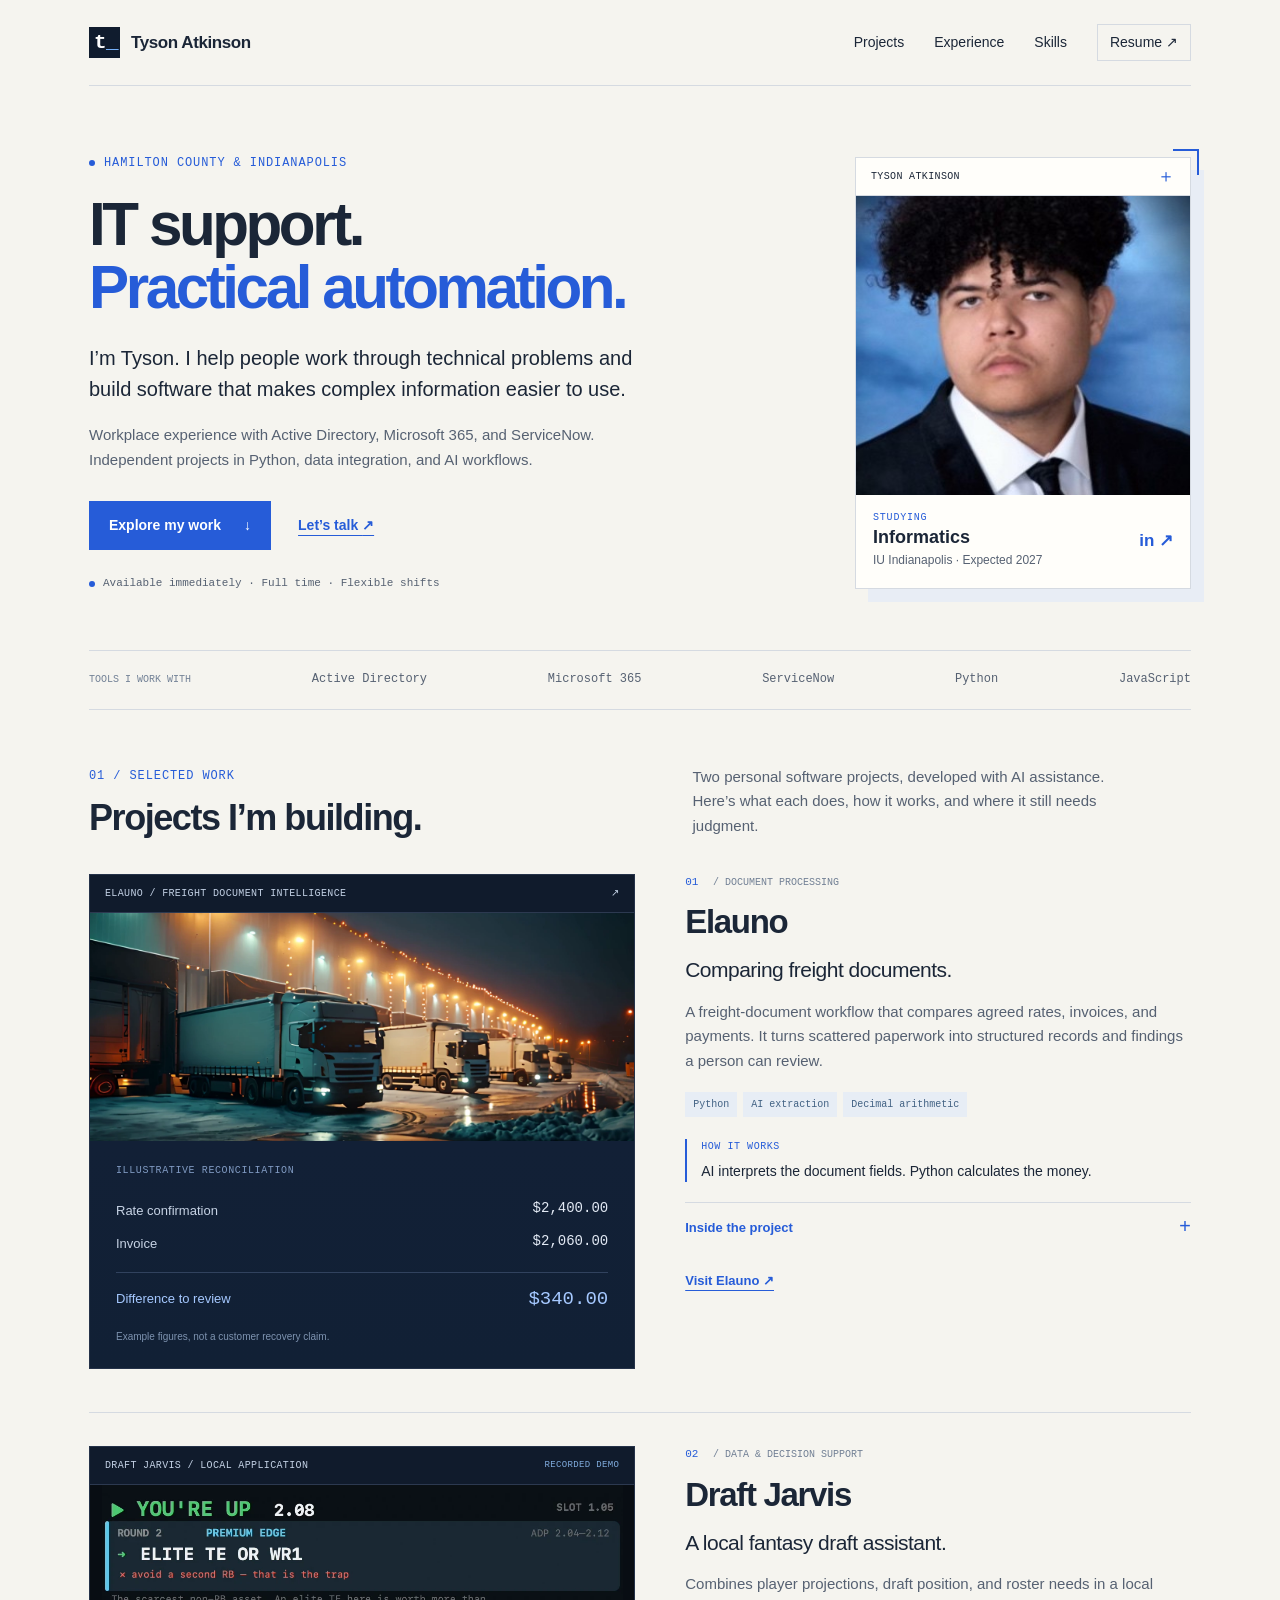
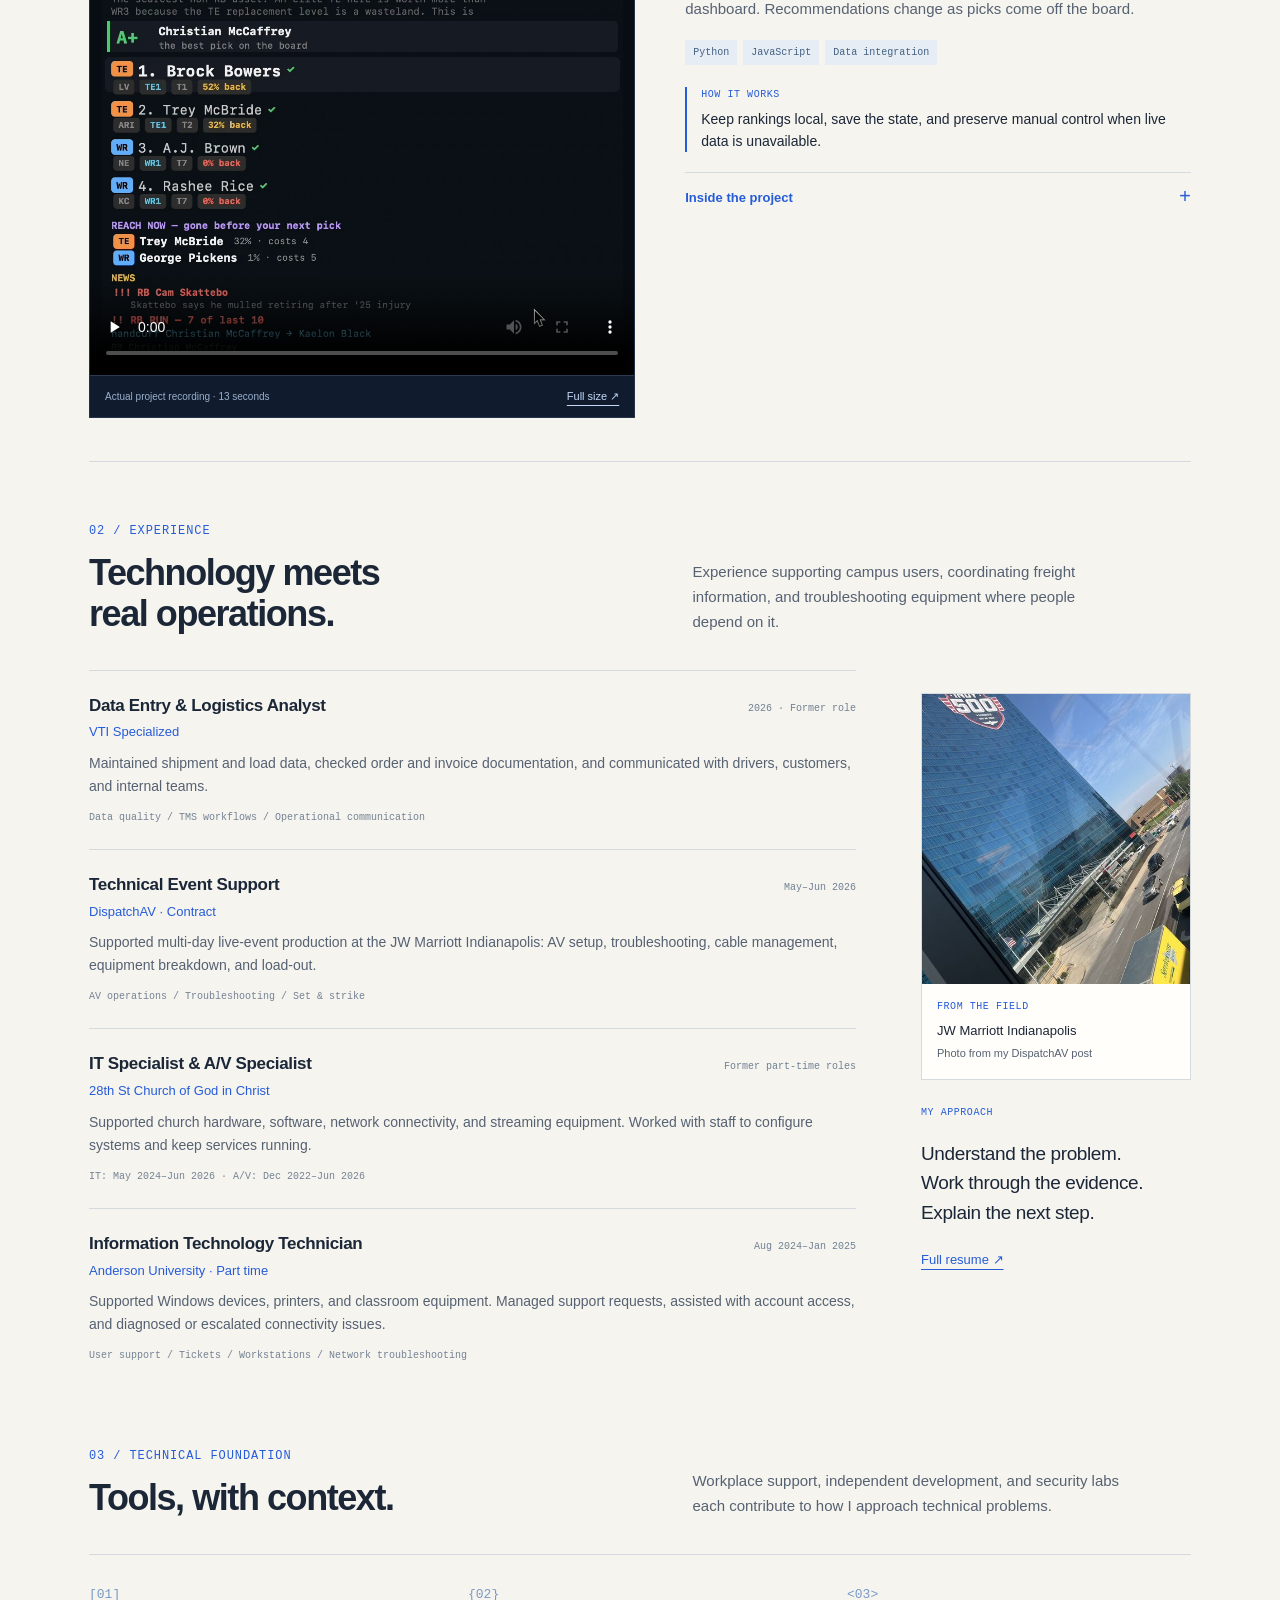
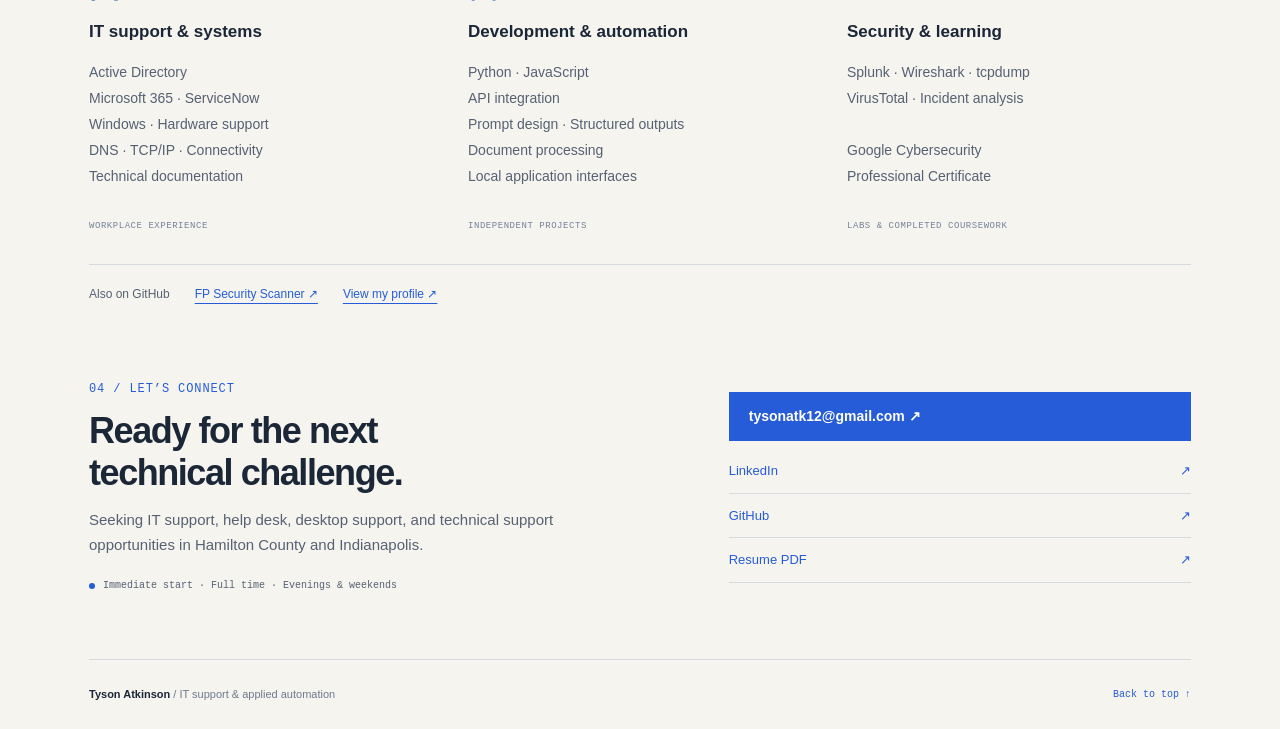
==== commit d7941185: "Remove unready Kairos showcase and simplify project descriptions" ====
--- a/index.html
+++ b/index.html
@@ -3,7 +3,7 @@
 <head>
 <meta charset="utf-8"><meta name="viewport" content="width=device-width,initial-scale=1">
 <title>Tyson Atkinson — IT Support & Applied Automation</title>
-<meta name="description" content="IT support, practical automation, and Informatics. Explore Tyson Atkinson's work with Elauno, Draft Jarvis, and Kairos, alongside university and operational experience.">
+<meta name="description" content="IT support, practical automation, and Informatics. Explore Tyson Atkinson's work with Elauno and Draft Jarvis, alongside university and operational experience.">
 <link rel="icon" href="assets/favicon.svg" type="image/svg+xml">
 <link rel="stylesheet" href="style.css">
 </head>
@@ -17,11 +17,10 @@
 <aside class="profile-card"><div class="window-label"><span>TYSON ATKINSON</span><span class="crosshair" aria-hidden="true">＋</span></div><div class="portrait"><img src="assets/tyson-portrait.jpg" width="800" height="800" alt="Tyson Atkinson wearing a suit and tie" fetchpriority="high"></div><div class="profile-meta"><div><span class="meta-label">STUDYING</span><strong>Informatics</strong><span>IU Indianapolis · Expected 2027</span></div><a href="https://www.linkedin.com/in/tysonatkinson/" aria-label="Tyson Atkinson on LinkedIn">in ↗</a></div></aside>
 </header>
 <div class="tools-strip" aria-label="Selected workplace and project tools"><span class="strip-label">TOOLS I WORK WITH</span><span>Active Directory</span><span>Microsoft 365</span><span>ServiceNow</span><span>Python</span><span>JavaScript</span></div>
-<section id="work"><div class="section-heading"><div><div class="eyebrow">01 / Selected work</div><h2>From a problem<br>to a working system.</h2></div><p>Three independent projects developed with AI assistance, each with a different problem to solve and a clear set of technical decisions.</p></div>
+<section id="work"><div class="section-heading"><div><div class="eyebrow">01 / Selected work</div><h2>Projects I’m building.</h2></div><p>Two personal software projects, developed with AI assistance. Here’s what each does, how it works, and where it still needs judgment.</p></div>
 <article class="project featured" id="elauno"><div class="project-media elauno-media"><div class="window-label dark"><span>ELAUNO / FREIGHT DOCUMENT INTELLIGENCE</span><span aria-hidden="true">↗</span></div><img class="freight-image" src="assets/elauno-freight.webp" width="1400" height="788" alt="Trucks outside a warehouse at night, from Elauno’s existing brand visual" loading="lazy"><div class="reconciliation"><div class="demo-label">ILLUSTRATIVE RECONCILIATION</div><div class="amount-row"><span>Rate confirmation</span><strong>$2,400.00</strong></div><div class="amount-row"><span>Invoice</span><strong>$2,060.00</strong></div><div class="amount-row result"><span>Difference to review</span><strong>$340.00</strong></div><p>Example figures, not a customer recovery claim.</p></div></div>
-<div class="project-copy"><div class="project-index">01 <span>/ DOCUMENT PROCESSING</span></div><h3>Elauno</h3><p class="project-lead">Find the discrepancy.<br>Show the evidence.</p><p>A freight-document workflow that compares agreed rates, invoices, and payments. It turns scattered paperwork into structured records and findings a person can review.</p><div class="tags"><span>Python</span><span>AI extraction</span><span>Decimal arithmetic</span></div><div class="technical-decision"><span class="tiny-label">THE TECHNICAL DECISION</span><p>AI interprets the document fields. Python calculates the money.</p></div><details><summary>Inside the project <span aria-hidden="true">+</span></summary><div class="case-body"><h4>Inputs that need different treatment</h4><p>Text PDFs use text extraction. Scanned PDFs and images take a vision path. Missing or uncertain fields remain visible for review.</p><h4>Structured output, traceable findings</h4><p>The workflow separates document interpretation, reconciliation, discrepancy records, and review controls. Findings need to be checked against their source evidence.</p><h4>What this shows</h4><p>Document processing, API integration, workflow design, and choosing where deterministic logic belongs in an AI application.</p></div></details><a class="project-link" href="https://elauno.io" target="_blank" rel="noopener">Visit Elauno <span aria-hidden="true">↗</span></a></div></article>
-<article class="project" id="draft-jarvis"><div class="project-media draft-media"><div class="window-label dark"><span>DRAFT JARVIS / LOCAL APPLICATION</span><span class="tiny-light">RECORDED DEMO</span></div><video controls playsinline preload="none" poster="assets/draft-jarvis.webp" aria-label="Recorded Draft Jarvis dashboard demonstration"><source src="assets/draft-jarvis-demo.mp4" type="video/mp4"><p><a href="assets/draft-jarvis-demo.mp4">Watch the Draft Jarvis recording</a></p></video><div class="media-footer"><span>Actual project recording · 13 seconds</span><a href="assets/draft-jarvis-demo.mp4" target="_blank" rel="noopener">Full size ↗</a></div></div><div class="project-copy"><div class="project-index">02 <span>/ DATA & DECISION SUPPORT</span></div><h3>Draft Jarvis</h3><p class="project-lead">A changing draft board.<br>A usable local workflow.</p><p>Combines player projections, draft position, and roster needs in a local dashboard. Recommendations change as picks come off the board.</p><div class="tags"><span>Python</span><span>JavaScript</span><span>Data integration</span></div><div class="technical-decision"><span class="tiny-label">THE TECHNICAL DECISION</span><p>Keep rankings local, save the state, and preserve manual control when live data is unavailable.</p></div><details><summary>Inside the project <span aria-hidden="true">+</span></summary><div class="case-body"><h4>Data into decisions</h4><p>The project combines projection sources and ranking logic with read-only live pick synchronization where accessible. The dashboard uses browser storage and supports undo.</p><h4>Handling unavailable data</h4><p>Manual entry keeps the board usable when the live reader cannot connect. Projection and survival estimates depend on assumptions; they are decision aids, not guaranteed outcomes.</p><h4>What this shows</h4><p>State management, fallback behavior, data integration, and interface design for time-sensitive decisions.</p></div></details></div></article>
-<article class="project" id="kairos"><div class="project-media kairos-media"><div class="window-label dark"><span>KAIROS / RESEARCH CONSOLE</span><span class="tiny-light">SAMPLE DATA</span></div><div class="iframe-stage"><iframe src="assets/kairos-preview.html" title="Kairos interface preview using synthetic example data" loading="lazy" sandbox="allow-scripts" tabindex="-1"></iframe></div><div class="media-footer"><span>Actual interface code · Synthetic data</span><a href="assets/kairos-preview.html" target="_blank" rel="noopener">Try the preview ↗</a></div></div><div class="project-copy"><div class="project-index">03 <span>/ AI RESEARCH & EVALUATION</span></div><h3>Kairós</h3><p class="project-lead">Structure the research.<br>Keep uncertainty visible.</p><p>A local prediction-market research application that separates market screening, structured AI analysis, and forecast evaluation.</p><div class="tags"><span>Python</span><span>Market data APIs</span><span>JSON schema</span></div><div class="technical-decision"><span class="tiny-label">THE TECHNICAL DECISION</span><p>Separate a candidate signal from a researched conclusion—and evaluate forecasts over time.</p></div><details><summary>Inside the project <span aria-hidden="true">+</span></summary><div class="case-body"><h4>A defined research workflow</h4><p>Market data becomes a research packet. AI responses follow a defined schema, with paper-trading and forecast-scoring components available for evaluation.</p><h4>Clear boundaries</h4><p>The project is for research and decision support. Orders remain a manual handoff. No profitability or predictive advantage is claimed.</p><h4>What this shows</h4><p>API integration, structured AI outputs, uncertainty handling, and thinking beyond a single model response.</p></div></details></div></article>
+<div class="project-copy"><div class="project-index">01 <span>/ DOCUMENT PROCESSING</span></div><h3>Elauno</h3><p class="project-lead">Comparing freight documents.</p><p>A freight-document workflow that compares agreed rates, invoices, and payments. It turns scattered paperwork into structured records and findings a person can review.</p><div class="tags"><span>Python</span><span>AI extraction</span><span>Decimal arithmetic</span></div><div class="technical-decision"><span class="tiny-label">HOW IT WORKS</span><p>AI interprets the document fields. Python calculates the money.</p></div><details><summary>Inside the project <span aria-hidden="true">+</span></summary><div class="case-body"><h4>Inputs that need different treatment</h4><p>Text PDFs use text extraction. Scanned PDFs and images take a vision path. Missing or uncertain fields remain visible for review.</p><h4>Structured output, traceable findings</h4><p>The workflow separates document interpretation, reconciliation, discrepancy records, and review controls. Findings need to be checked against their source evidence.</p><h4>Engineering focus</h4><p>Document processing, API integration, workflow design, and choosing where deterministic logic belongs in an AI application.</p></div></details><a class="project-link" href="https://elauno.io" target="_blank" rel="noopener">Visit Elauno <span aria-hidden="true">↗</span></a></div></article>
+<article class="project" id="draft-jarvis"><div class="project-media draft-media"><div class="window-label dark"><span>DRAFT JARVIS / LOCAL APPLICATION</span><span class="tiny-light">RECORDED DEMO</span></div><video controls playsinline preload="none" poster="assets/draft-jarvis.webp" aria-label="Recorded Draft Jarvis dashboard demonstration"><source src="assets/draft-jarvis-demo.mp4" type="video/mp4"><p><a href="assets/draft-jarvis-demo.mp4">Watch the Draft Jarvis recording</a></p></video><div class="media-footer"><span>Actual project recording · 13 seconds</span><a href="assets/draft-jarvis-demo.mp4" target="_blank" rel="noopener">Full size ↗</a></div></div><div class="project-copy"><div class="project-index">02 <span>/ DATA & DECISION SUPPORT</span></div><h3>Draft Jarvis</h3><p class="project-lead">A local fantasy draft assistant.</p><p>Combines player projections, draft position, and roster needs in a local dashboard. Recommendations change as picks come off the board.</p><div class="tags"><span>Python</span><span>JavaScript</span><span>Data integration</span></div><div class="technical-decision"><span class="tiny-label">HOW IT WORKS</span><p>Keep rankings local, save the state, and preserve manual control when live data is unavailable.</p></div><details><summary>Inside the project <span aria-hidden="true">+</span></summary><div class="case-body"><h4>Data into decisions</h4><p>The project combines projection sources and ranking logic with read-only live pick synchronization where accessible. The dashboard uses browser storage and supports undo.</p><h4>Handling unavailable data</h4><p>Manual entry keeps the board usable when the live reader cannot connect. Projection and survival estimates depend on assumptions; they are decision aids, not guaranteed outcomes.</p><h4>Engineering focus</h4><p>State management, fallback behavior, data integration, and interface design for time-sensitive decisions.</p></div></details></div></article>
 </section>
 <section id="experience"><div class="section-heading"><div><div class="eyebrow">02 / Experience</div><h2>Technology meets<br>real operations.</h2></div><p>Experience supporting campus users, coordinating freight information, and troubleshooting equipment where people depend on it.</p></div><div class="experience-layout"><div class="timeline">
 <article class="job"><div class="job-top"><h3>Data Entry & Logistics Analyst</h3><span>2026 · Former role</span></div><div class="organization">VTI Specialized</div><p>Maintained shipment and load data, checked order and invoice documentation, and communicated with drivers, customers, and internal teams.</p><div class="job-skills">Data quality / TMS workflows / Operational communication</div></article>
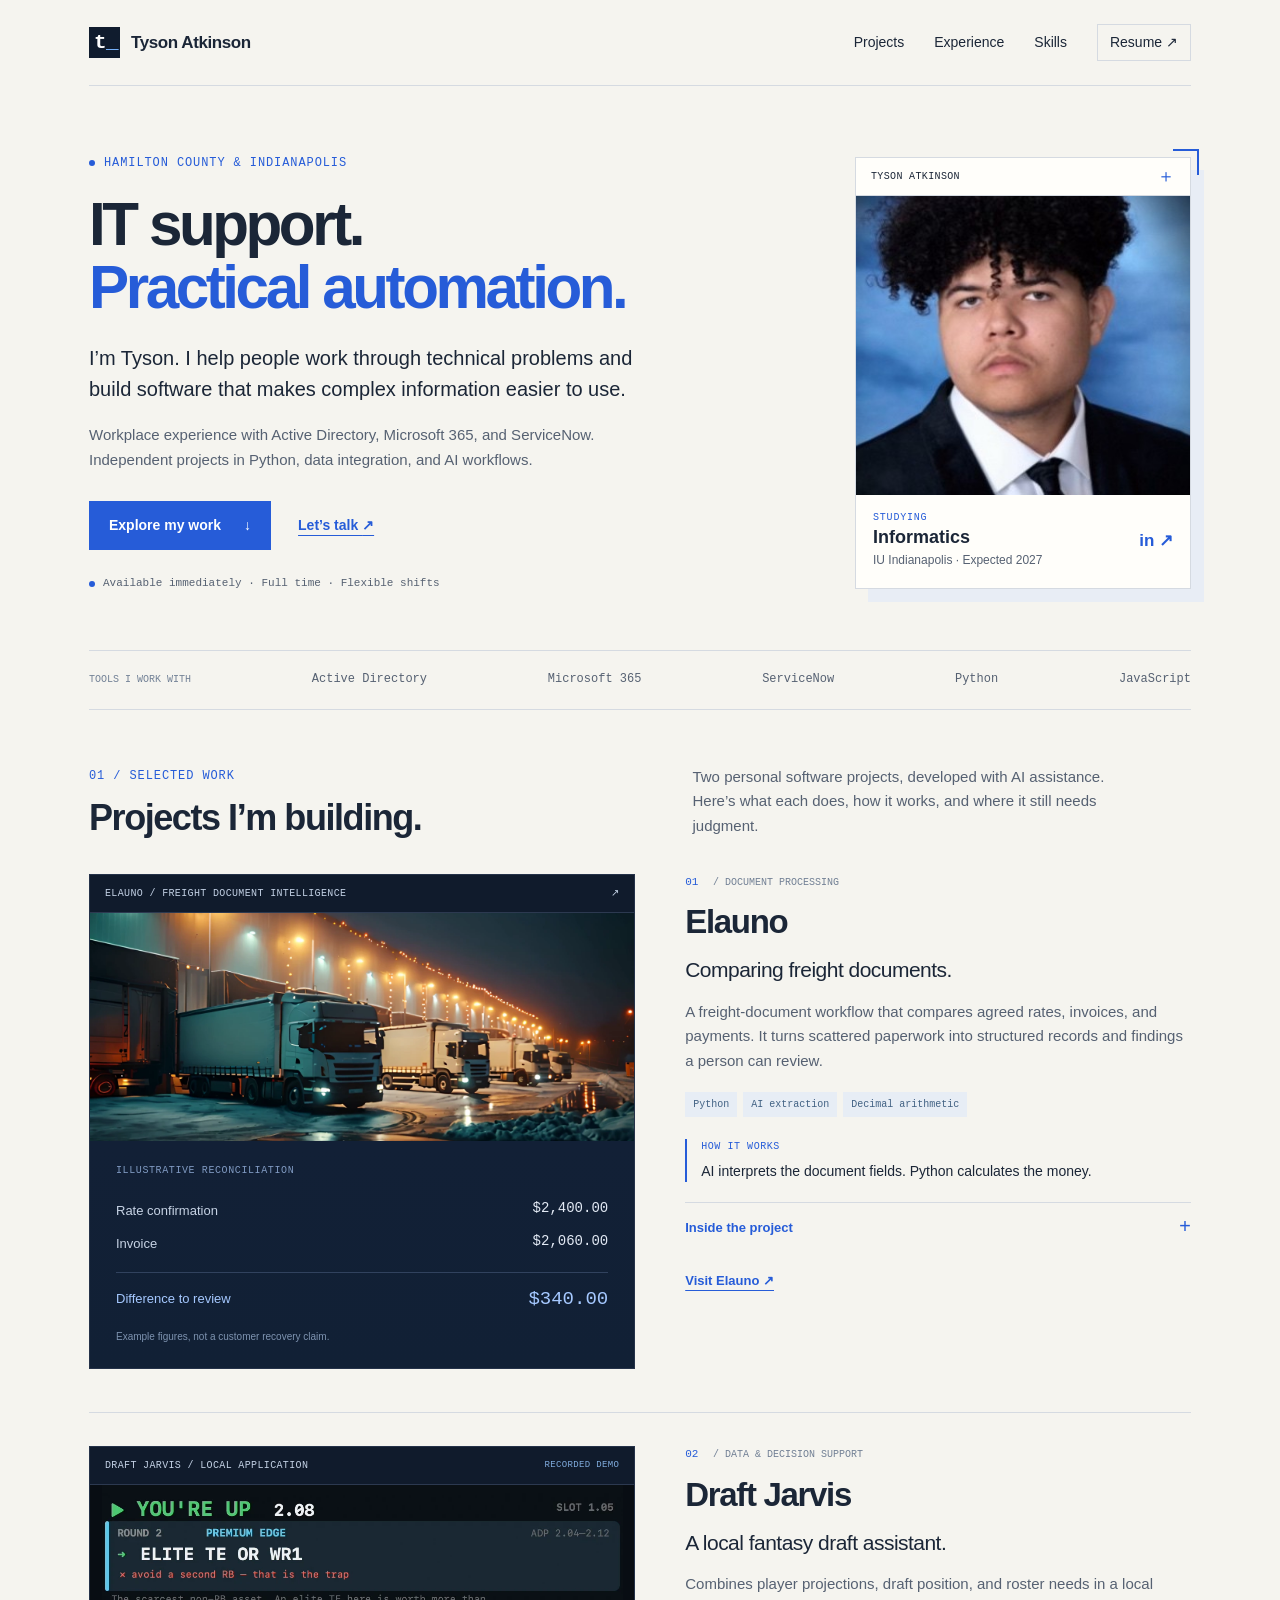
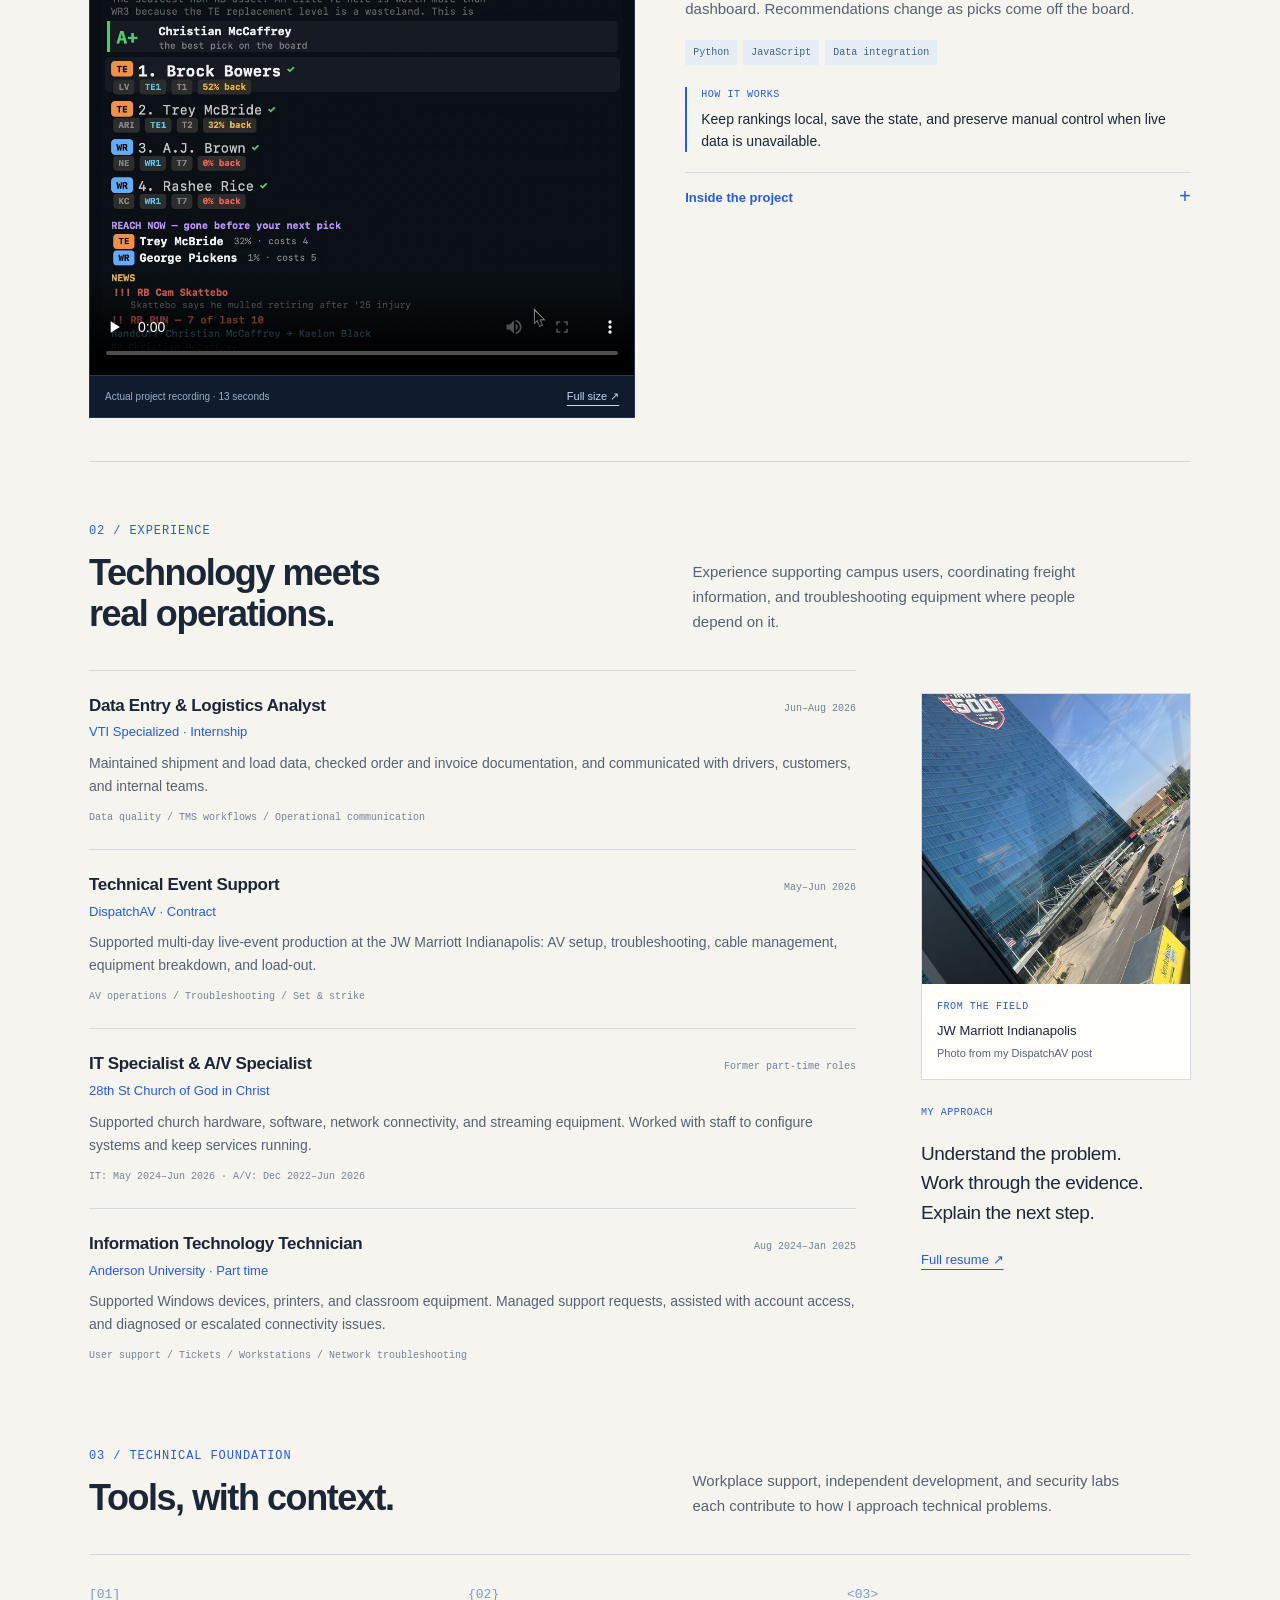
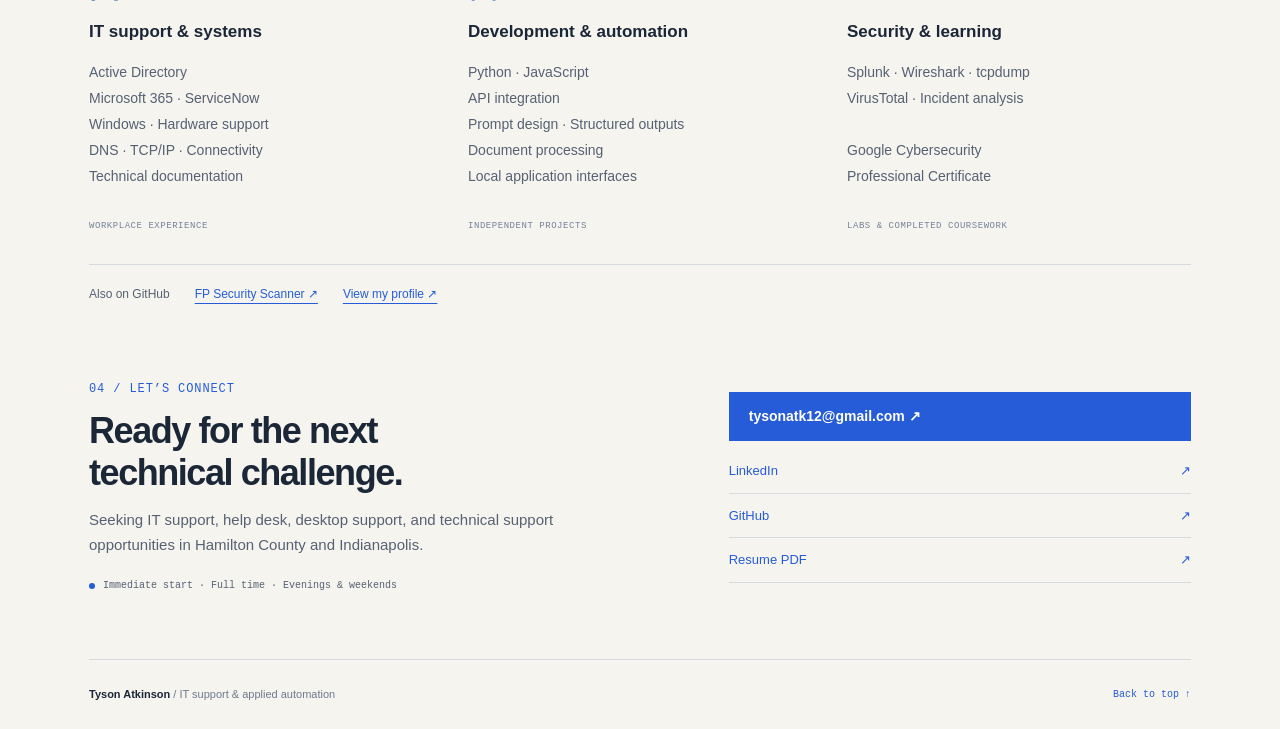
==== commit d5e64e86: "Correct VTI internship dates to June through August 2026" ====
--- a/index.html
+++ b/index.html
@@ -23,7 +23,7 @@
 <article class="project" id="draft-jarvis"><div class="project-media draft-media"><div class="window-label dark"><span>DRAFT JARVIS / LOCAL APPLICATION</span><span class="tiny-light">RECORDED DEMO</span></div><video controls playsinline preload="none" poster="assets/draft-jarvis.webp" aria-label="Recorded Draft Jarvis dashboard demonstration"><source src="assets/draft-jarvis-demo.mp4" type="video/mp4"><p><a href="assets/draft-jarvis-demo.mp4">Watch the Draft Jarvis recording</a></p></video><div class="media-footer"><span>Actual project recording · 13 seconds</span><a href="assets/draft-jarvis-demo.mp4" target="_blank" rel="noopener">Full size ↗</a></div></div><div class="project-copy"><div class="project-index">02 <span>/ DATA & DECISION SUPPORT</span></div><h3>Draft Jarvis</h3><p class="project-lead">A local fantasy draft assistant.</p><p>Combines player projections, draft position, and roster needs in a local dashboard. Recommendations change as picks come off the board.</p><div class="tags"><span>Python</span><span>JavaScript</span><span>Data integration</span></div><div class="technical-decision"><span class="tiny-label">HOW IT WORKS</span><p>Keep rankings local, save the state, and preserve manual control when live data is unavailable.</p></div><details><summary>Inside the project <span aria-hidden="true">+</span></summary><div class="case-body"><h4>Data into decisions</h4><p>The project combines projection sources and ranking logic with read-only live pick synchronization where accessible. The dashboard uses browser storage and supports undo.</p><h4>Handling unavailable data</h4><p>Manual entry keeps the board usable when the live reader cannot connect. Projection and survival estimates depend on assumptions; they are decision aids, not guaranteed outcomes.</p><h4>Engineering focus</h4><p>State management, fallback behavior, data integration, and interface design for time-sensitive decisions.</p></div></details></div></article>
 </section>
 <section id="experience"><div class="section-heading"><div><div class="eyebrow">02 / Experience</div><h2>Technology meets<br>real operations.</h2></div><p>Experience supporting campus users, coordinating freight information, and troubleshooting equipment where people depend on it.</p></div><div class="experience-layout"><div class="timeline">
-<article class="job"><div class="job-top"><h3>Data Entry & Logistics Analyst</h3><span>2026 · Former role</span></div><div class="organization">VTI Specialized</div><p>Maintained shipment and load data, checked order and invoice documentation, and communicated with drivers, customers, and internal teams.</p><div class="job-skills">Data quality / TMS workflows / Operational communication</div></article>
+<article class="job"><div class="job-top"><h3>Data Entry & Logistics Analyst</h3><span>Jun–Aug 2026</span></div><div class="organization">VTI Specialized · Internship</div><p>Maintained shipment and load data, checked order and invoice documentation, and communicated with drivers, customers, and internal teams.</p><div class="job-skills">Data quality / TMS workflows / Operational communication</div></article>
 <article class="job"><div class="job-top"><h3>Technical Event Support</h3><span>May–Jun 2026</span></div><div class="organization">DispatchAV · Contract</div><p>Supported multi-day live-event production at the JW Marriott Indianapolis: AV setup, troubleshooting, cable management, equipment breakdown, and load-out.</p><div class="job-skills">AV operations / Troubleshooting / Set & strike</div></article>
 <article class="job"><div class="job-top"><h3>IT Specialist & A/V Specialist</h3><span>Former part-time roles</span></div><div class="organization">28th St Church of God in Christ</div><p>Supported church hardware, software, network connectivity, and streaming equipment. Worked with staff to configure systems and keep services running.</p><div class="job-dates">IT: May 2024–Jun 2026 · A/V: Dec 2022–Jun 2026</div></article>
 <article class="job"><div class="job-top"><h3>Information Technology Technician</h3><span>Aug 2024–Jan 2025</span></div><div class="organization">Anderson University · Part time</div><p>Supported Windows devices, printers, and classroom equipment. Managed support requests, assisted with account access, and diagnosed or escalated connectivity issues.</p><div class="job-skills">User support / Tickets / Workstations / Network troubleshooting</div></article>
